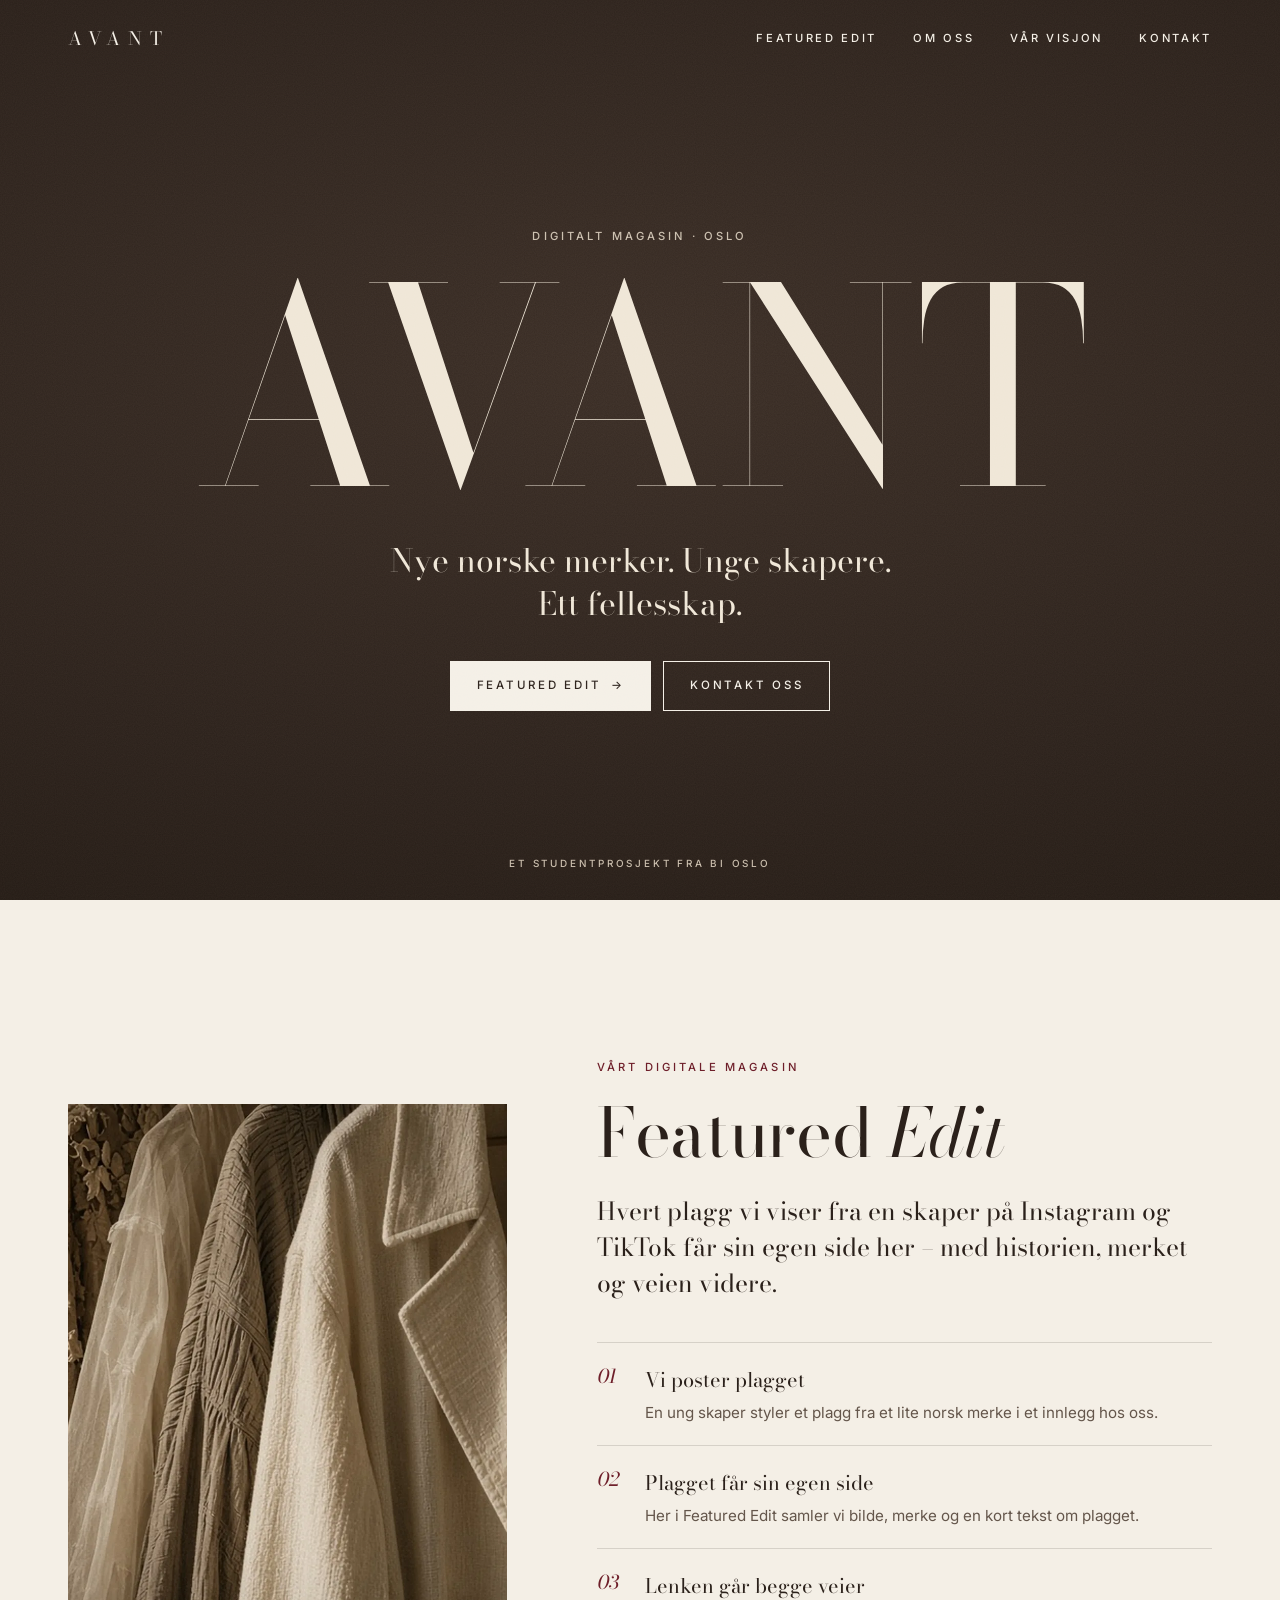
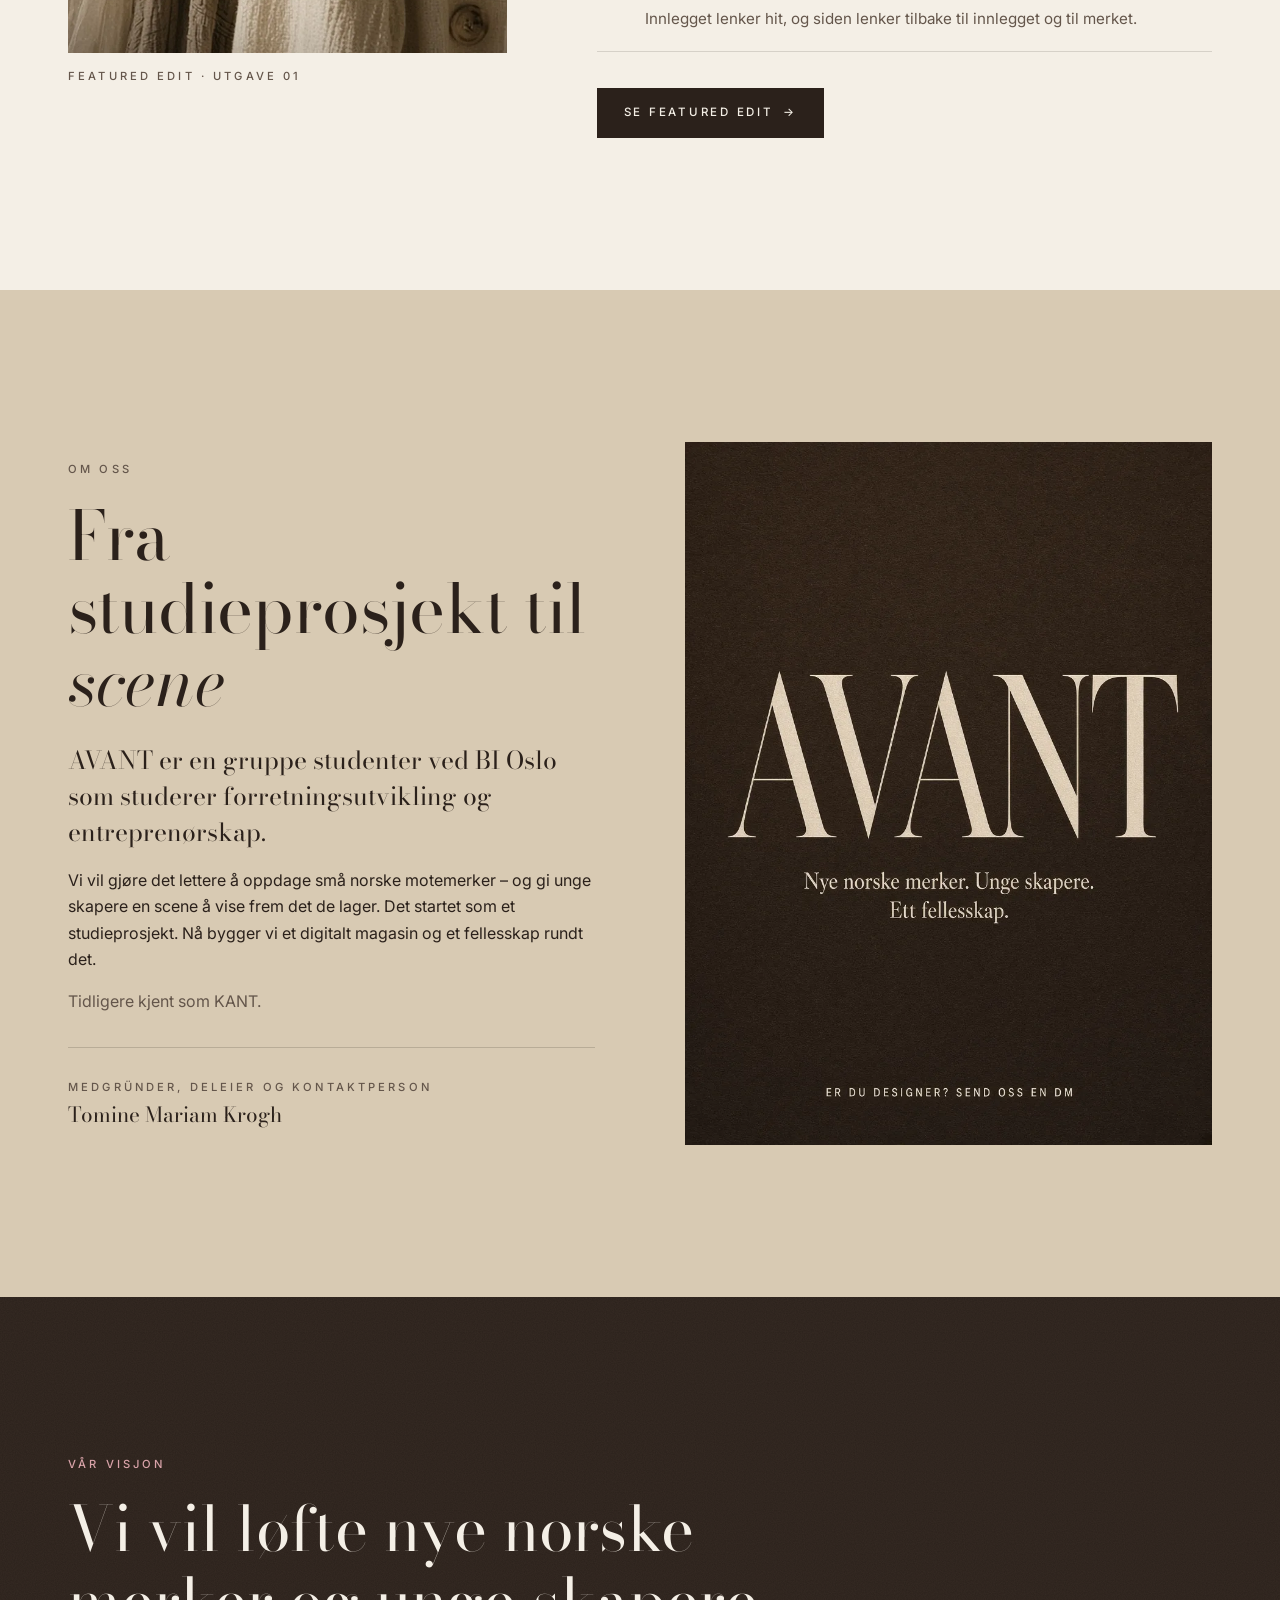
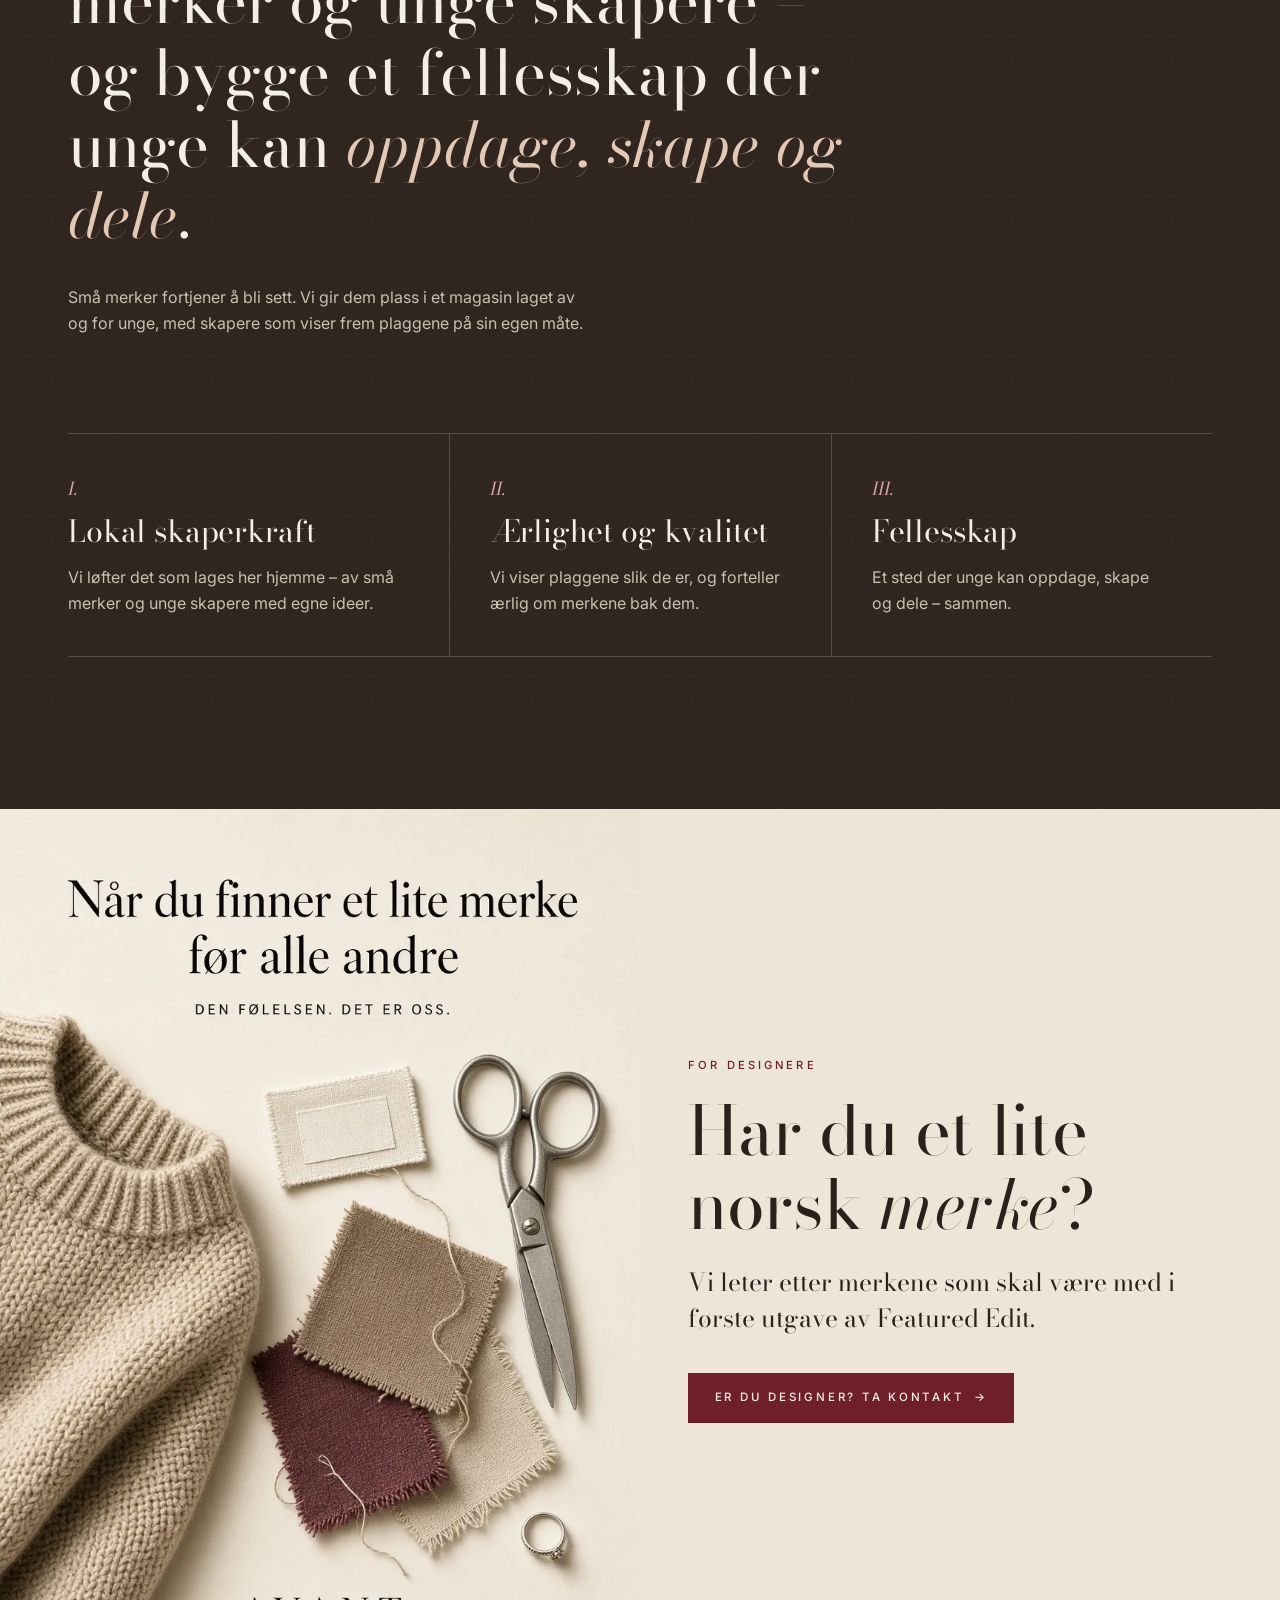
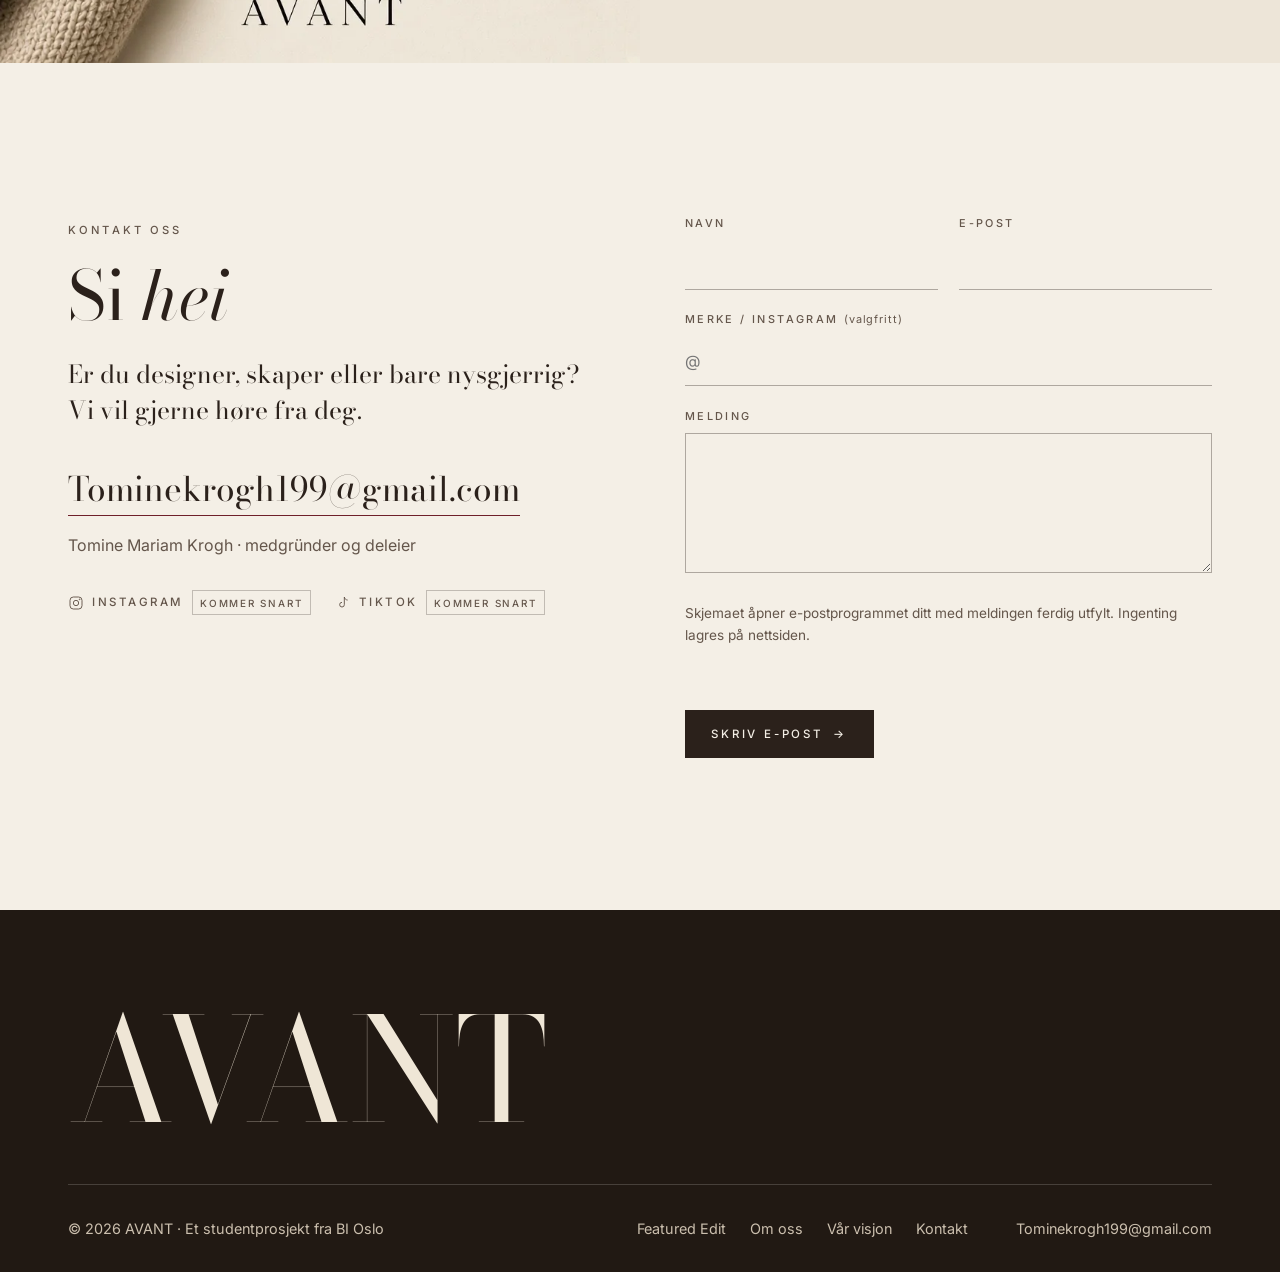
==== index.html @ 55a19618 "AVANT-nettside: forside, Featured Edit, om oss, visjon, kontakt" ====
<!doctype html>
<html lang="no" class="no-js">
<head>
  <meta charset="utf-8">
  <meta name="viewport" content="width=device-width, initial-scale=1, viewport-fit=cover">
  <meta name="theme-color" content="#2B211B">
  <link rel="icon" href="assets/favicon.svg" type="image/svg+xml">
  <link rel="icon" href="assets/favicon-32.png" sizes="32x32" type="image/png">
  <link rel="apple-touch-icon" href="assets/apple-touch-icon.png">
  <link rel="preconnect" href="https://fonts.googleapis.com">
  <link rel="preconnect" href="https://fonts.gstatic.com" crossorigin>
  <link rel="stylesheet" href="https://fonts.googleapis.com/css2?family=Bodoni+Moda:ital,opsz,wght@0,6..96,400..600;1,6..96,400..500&family=Inter:wght@400;500&display=swap">
  <link rel="stylesheet" href="css/style.css">
  <meta property="og:type" content="website">
  <meta property="og:site_name" content="AVANT">
  <meta property="og:locale" content="nb_NO">
  <meta property="og:image" content="https://tominekrogh199-creator.github.io/avant/assets/img/og.jpg">
  <meta property="og:image:width" content="1200">
  <meta property="og:image:height" content="630">
  <meta property="og:image:alt" content="AVANT – Nye norske merker. Unge skapere. Ett fellesskap.">
  <meta name="twitter:card" content="summary_large_image">
  <meta name="twitter:image" content="https://tominekrogh199-creator.github.io/avant/assets/img/og.jpg">
  <script>document.documentElement.classList.remove("no-js")</script>
  <title>AVANT – Nye norske merker. Unge skapere. Ett fellesskap.</title>
  <meta name="description" content="AVANT er et digitalt magasin og et kreativt fellesskap som løfter små og nye norske motemerker og unge skapere. Et studentprosjekt fra BI Oslo.">
  <meta property="og:title" content="AVANT – Nye norske merker. Unge skapere. Ett fellesskap.">
  <meta property="og:description" content="Et digitalt magasin og et kreativt fellesskap for små norske motemerker og unge skapere.">
  <meta property="og:url" content="https://tominekrogh199-creator.github.io/avant/">
  <link rel="canonical" href="https://tominekrogh199-creator.github.io/avant/">
</head>
<body>
  <a class="skip" href="#innhold">Hopp til innhold</a>
  <header class="topp " id="topp">
    <div class="wrap topp__inner">
      <a class="ordmerke-lite" href="index.html" aria-label="AVANT – til forsiden">AVANT</a>
      <button class="meny-knapp" type="button" aria-expanded="false" aria-controls="meny" aria-label="Åpne meny"><span></span></button>
      <nav class="meny" id="meny" aria-label="Hovedmeny">
        <ul>
          <li><a href="featured.html">Featured Edit</a></li>
          <li><a href="index.html#om-oss">Om oss</a></li>
          <li><a href="index.html#visjon">Vår visjon</a></li>
          <li><a href="index.html#kontakt">Kontakt</a></li>
        </ul>
      </nav>
    </div>
  </header>

  <main id="innhold">
    <section class="hero mork papir" aria-labelledby="hero-tittel">
      <div class="wrap">
        <p class="kicker vis">Digitalt magasin · Oslo</p>
        <h1 class="ordmerke vis forsinket-1" id="hero-tittel">AVANT</h1>
        <p class="hero__under vis forsinket-2">Nye norske merker. Unge skapere.<br> Ett fellesskap.</p>
        <div class="knapper vis forsinket-3">
          <a class="knapp knapp--fylt" href="featured.html">Featured Edit <span class="pil" aria-hidden="true">→</span></a>
          <a class="knapp knapp--linje" href="#kontakt">Kontakt oss</a>
        </div>
      </div>
      <div class="hero__fot"><span class="smaa">Et studentprosjekt fra BI Oslo</span></div>
    </section>

    <section class="seksjon lys" id="featured-edit" aria-labelledby="fe-tittel">
      <div class="wrap delt delt--5-7">
        <figure class="vis" style="margin:0">
          <div class="bilde-ramme" style="aspect-ratio:4/5">
            <img src="assets/img/rail-crop.webp" width="872" height="1078" loading="lazy" decoding="async" alt="Lyse plagg i lin, blonder og ull henger på et stativ i varmt lys.">
          </div>
          <figcaption class="bildetekst smaa">Featured Edit · Utgave 01</figcaption>
        </figure>
        <div class="vis forsinket-1">
          <p class="kicker kicker--aksent">Vårt digitale magasin</p>
          <h2 id="fe-tittel">Featured <em>Edit</em></h2>
          <p class="ingress">Hvert plagg vi viser fra en skaper på Instagram og TikTok får sin egen side her – med historien, merket og veien videre.</p>
          <ol class="steg">
            <li><div><strong>Vi poster plagget</strong><span>En ung skaper styler et plagg fra et lite norsk merke i et innlegg hos oss.</span></div></li>
            <li><div><strong>Plagget får sin egen side</strong><span>Her i Featured Edit samler vi bilde, merke og en kort tekst om plagget.</span></div></li>
            <li><div><strong>Lenken går begge veier</strong><span>Innlegget lenker hit, og siden lenker tilbake til innlegget og til merket.</span></div></li>
          </ol>
          <div class="knapper">
            <a class="knapp knapp--mork" href="featured.html">Se Featured Edit <span class="pil" aria-hidden="true">→</span></a>
          </div>
        </div>
      </div>
    </section>

    <section class="seksjon sand" id="om-oss" aria-labelledby="om-tittel">
      <div class="wrap delt delt--snu">
        <figure class="vis" style="margin:0">
          <div class="bilde-ramme" style="aspect-ratio:3/4">
            <img src="assets/img/avant-intro.webp" width="864" height="1152" loading="lazy" decoding="async" alt="AVANT-plakat på mørk brun bakgrunn: Nye norske merker. Unge skapere. Ett fellesskap.">
          </div>
        </figure>
        <div class="vis forsinket-1">
          <p class="kicker">Om oss</p>
          <h2 id="om-tittel">Fra studieprosjekt til <em>scene</em></h2>
          <p class="ingress">AVANT er en gruppe studenter ved BI Oslo som studerer forretningsutvikling og entreprenørskap.</p>
          <p>Vi vil gjøre det lettere å oppdage små norske motemerker – og gi unge skapere en scene å vise frem det de lager. Det startet som et studieprosjekt. Nå bygger vi et digitalt magasin og et fellesskap rundt det.</p>
          <p class="dempet">Tidligere kjent som KANT.</p>
          <div class="signatur">
            <span class="smaa dempet">Medgründer, deleier og kontaktperson</span>
            <strong>Tomine Mariam Krogh</strong>
          </div>
        </div>
      </div>
    </section>

    <section class="seksjon mork papir" id="visjon" aria-labelledby="visjon-tittel">
      <div class="wrap">
        <p class="kicker kicker--aksent vis">Vår visjon</p>
        <h2 class="sr" id="visjon-tittel">Vår visjon</h2>
        <p class="visjon__tekst vis forsinket-1">Vi vil løfte nye norske merker og unge skapere – og bygge et fellesskap der unge kan <em>oppdage, skape og dele</em>.</p>
        <p class="dempet vis forsinket-2" style="max-width:52ch;margin-top:2rem">Små merker fortjener å bli sett. Vi gir dem plass i et magasin laget av og for unge, med skapere som viser frem plaggene på sin egen måte.</p>
        <div class="verdier">
          <div class="verdi vis">
            <span class="verdi__nr">I.</span>
            <h3>Lokal skaperkraft</h3>
            <p>Vi løfter det som lages her hjemme – av små merker og unge skapere med egne ideer.</p>
          </div>
          <div class="verdi vis forsinket-1">
            <span class="verdi__nr">II.</span>
            <h3>Ærlighet og kvalitet</h3>
            <p>Vi viser plaggene slik de er, og forteller ærlig om merkene bak dem.</p>
          </div>
          <div class="verdi vis forsinket-2">
            <span class="verdi__nr">III.</span>
            <h3>Fellesskap</h3>
            <p>Et sted der unge kan oppdage, skape og dele – sammen.</p>
          </div>
        </div>
      </div>
    </section>

    <section class="baand" aria-labelledby="designer-tittel">
      <div class="baand__bilde bilde-ramme">
        <img src="assets/img/craft-poster.webp" width="864" height="1152" loading="lazy" decoding="async" alt="Strikkegenser, stoffprøver og saks med teksten «Når du finner et lite merke før alle andre – den følelsen. Det er oss.»">
      </div>
      <div class="baand__tekst vis">
        <p class="kicker kicker--aksent">For designere</p>
        <h2 id="designer-tittel">Har du et lite norsk <em>merke</em>?</h2>
        <p class="ingress">Vi leter etter merkene som skal være med i første utgave av Featured Edit.</p>
        <div class="knapper lys">
          <a class="knapp knapp--aksent" href="#kontakt">Er du designer? Ta kontakt <span class="pil" aria-hidden="true">→</span></a>
        </div>
      </div>
    </section>

    <section class="seksjon lys" id="kontakt" aria-labelledby="kontakt-tittel">
      <div class="wrap delt" style="align-items:start">
        <div class="vis">
          <p class="kicker">Kontakt oss</p>
          <h2 id="kontakt-tittel">Si <em>hei</em></h2>
          <p class="ingress">Er du designer, skaper eller bare nysgjerrig? Vi vil gjerne høre fra deg.</p>
          <p style="margin-top:2rem"><a class="kontakt-epost" href="mailto:Tominekrogh199@gmail.com">Tominekrogh199@gmail.com</a></p>
          <p class="dempet">Tomine Mariam Krogh · medgründer og deleier</p>
          <div class="sosiale">
            <span data-sosial="instagram" data-navn="Instagram"><svg class="ikon" viewBox="0 0 24 24" aria-hidden="true"><rect x="3" y="3" width="18" height="18" rx="5"/><circle cx="12" cy="12" r="4"/><circle cx="17.5" cy="6.5" r=".6"/></svg> Instagram</span>
            <span data-sosial="tiktok" data-navn="TikTok"><svg class="ikon" viewBox="0 0 24 24" aria-hidden="true"><path d="M14 3v11.5a3.5 3.5 0 1 1-3.5-3.5M14 3c.4 2.6 2.2 4.4 5 4.6"/></svg> TikTok</span>
          </div>
        </div>
        <form class="skjema vis forsinket-1" id="kontaktskjema" novalidate>
          <div class="skjema__rad">
            <div class="felt"><label for="navn">Navn</label><input id="navn" name="navn" type="text" autocomplete="name" required></div>
            <div class="felt"><label for="epost">E-post</label><input id="epost" name="epost" type="email" autocomplete="email" required></div>
          </div>
          <div class="felt"><label for="merke">Merke / Instagram <span>(valgfritt)</span></label><input id="merke" name="merke" type="text" placeholder="@"></div>
          <div class="felt"><label for="melding">Melding</label><textarea id="melding" name="melding" required></textarea></div>
          <p class="skjema__note">Skjemaet åpner e-postprogrammet ditt med meldingen ferdig utfylt. Ingenting lagres på nettsiden.</p>
          <p class="skjema__status" id="skjema-status" role="status" aria-live="polite"></p>
          <div><button class="knapp knapp--mork" type="submit">Skriv e-post <span class="pil" aria-hidden="true">→</span></button></div>
        </form>
      </div>
    </section>
  </main>

  <footer class="bunn">
    <div class="wrap">
      <p class="bunn__ordmerke">AVANT</p>
      <div class="bunn__rad">
        <p style="margin:0">© 2026 AVANT · Et studentprosjekt fra BI Oslo</p>
        <nav aria-label="Bunnmeny">
          <ul>
            <li><a href="featured.html">Featured Edit</a></li>
            <li><a href="index.html#om-oss">Om oss</a></li>
            <li><a href="index.html#visjon">Vår visjon</a></li>
            <li><a href="index.html#kontakt">Kontakt</a></li>
          </ul>
        </nav>
        <a href="mailto:Tominekrogh199@gmail.com">Tominekrogh199@gmail.com</a>
      </div>
    </div>
  </footer>
  <script src="js/config.js"></script>
  <script src="js/main.js"></script>
</body>
</html>
---- css/style.css ----
/* AVANT – stilark. Mobil først. */
:root {
  --krem: #F4EFE6;
  --krem-2: #EDE5D8;
  --sand: #D8CAB3;
  --sand-mork: #B9A88E;
  --espresso: #2B211B;
  --espresso-2: #3A2D25;
  --tekst: #2B211B;
  --tekst-dempet: #64564B;
  --krem-dempet: #CBBFAE;
  --burgunder: #6E1F2A;
  --burgunder-lys: #8A2C39;
  --serif: "Bodoni Moda", "Didot", "Bodoni 72", "Playfair Display", Georgia, serif;
  --sans: "Inter", "Helvetica Neue", Arial, sans-serif;
  --maks: 1240px;
  --pad: clamp(1.25rem, 5vw, 3rem);
  --ease: cubic-bezier(.2,.7,.2,1);
}

*, *::before, *::after { box-sizing: border-box; }
html { scroll-behavior: smooth; -webkit-text-size-adjust: 100%; }
@media (prefers-reduced-motion: reduce) { html { scroll-behavior: auto; } }
body {
  margin: 0;
  background: var(--krem);
  color: var(--tekst);
  font-family: var(--sans);
  font-size: 1rem;
  line-height: 1.65;
  font-weight: 400;
  -webkit-font-smoothing: antialiased;
  text-rendering: optimizeLegibility;
}
img { display: block; max-width: 100%; height: auto; }
a { color: inherit; }
::selection { background: var(--burgunder); color: var(--krem); }
:focus-visible { outline: 2px solid var(--burgunder); outline-offset: 3px; }
.mork :focus-visible { outline-color: var(--sand); }

.skip { position: absolute; left: -999px; top: 0; background: var(--espresso); color: var(--krem); padding: .75rem 1rem; z-index: 100; }
.skip:focus { left: 1rem; top: 1rem; }

.wrap { width: 100%; max-width: var(--maks); margin: 0 auto; padding: 0 var(--pad); }

/* Typografi */
.kicker, .smaa {
  font-family: var(--sans);
  font-size: .7rem;
  font-weight: 500;
  letter-spacing: .28em;
  text-transform: uppercase;
}
.kicker { display: inline-block; margin: 0 0 1.25rem; color: var(--tekst-dempet); }
.mork .kicker { color: var(--krem-dempet); }
.kicker--aksent { color: var(--burgunder); }
.mork .kicker--aksent { color: #D9A3A9; }

h1, h2, h3 { font-family: var(--serif); font-weight: 400; line-height: 1.08; margin: 0; letter-spacing: -.005em; }
h2 { font-size: clamp(2.2rem, 7vw, 4.25rem); }
h2 em, h1 em { font-style: italic; }
h3 { font-size: clamp(1.4rem, 3.4vw, 1.9rem); }
.ingress { font-family: var(--serif); font-size: clamp(1.2rem, 3vw, 1.55rem); line-height: 1.45; margin: 1.5rem 0 0; }
p { margin: 1rem 0 0; }
.dempet { color: var(--tekst-dempet); }
.mork .dempet { color: var(--krem-dempet); }

/* Knapper og lenker */
.knapper { display: flex; flex-wrap: wrap; gap: .75rem; margin-top: 2.25rem; }
.knapp {
  display: inline-flex; align-items: center; justify-content: center; gap: .6rem;
  min-height: 48px; padding: .9rem 1.6rem;
  font-family: var(--sans); font-size: .72rem; font-weight: 500; letter-spacing: .24em; text-transform: uppercase;
  text-decoration: none; border: 1px solid currentColor; border-radius: 0; background: transparent; color: inherit;
  cursor: pointer; transition: background-color .35s var(--ease), color .35s var(--ease), border-color .35s var(--ease);
}
.knapp--fylt { background: var(--krem); color: var(--espresso); border-color: var(--krem); }
.knapp--fylt:hover { background: transparent; color: var(--krem); }
.knapp--linje:hover { background: var(--krem); color: var(--espresso); border-color: var(--krem); }
.lys .knapp--fylt, .knapp--mork { background: var(--espresso); color: var(--krem); border-color: var(--espresso); }
.lys .knapp--fylt:hover, .knapp--mork:hover { background: transparent; color: var(--espresso); }
.lys .knapp--linje:hover { background: var(--espresso); color: var(--krem); border-color: var(--espresso); }
.knapp--aksent { background: var(--burgunder); color: var(--krem); border-color: var(--burgunder); }
.knapp--aksent:hover { background: var(--burgunder-lys); border-color: var(--burgunder-lys); }
.pil { transition: transform .35s var(--ease); }
.knapp:hover .pil, .lenke:hover .pil { transform: translateX(4px); }

.lenke {
  display: inline-flex; align-items: center; gap: .5rem;
  font-size: .72rem; font-weight: 500; letter-spacing: .22em; text-transform: uppercase; text-decoration: none;
  background-image: linear-gradient(currentColor, currentColor); background-size: 100% 1px; background-repeat: no-repeat; background-position: 0 100%;
  padding-bottom: .3rem; transition: background-size .4s var(--ease), color .3s;
}
.lenke:hover { background-size: 35% 1px; }

/* Header */
.topp {
  position: fixed; inset: 0 0 auto 0; z-index: 50;
  color: var(--krem);
  transition: background-color .4s var(--ease), color .4s var(--ease), box-shadow .4s var(--ease);
}
.topp.scrollet, .topp.apen { background: rgba(244,239,230,.96); color: var(--espresso); box-shadow: 0 1px 0 rgba(43,33,27,.08); }
@supports (backdrop-filter: blur(8px)) { .topp.scrollet { background: rgba(244,239,230,.85); backdrop-filter: blur(10px); } }
.topp--lys { color: var(--espresso); }
.topp__inner { display: flex; align-items: center; justify-content: space-between; height: 64px; }
.ordmerke-lite {
  font-family: var(--serif); font-size: 1.15rem; font-weight: 400; letter-spacing: .42em; text-decoration: none; padding-left: .42em; margin-left: -.42em;
}
.meny-knapp {
  appearance: none; border: 0; background: transparent; color: inherit; cursor: pointer;
  width: 48px; height: 48px; margin-right: -12px; display: grid; place-items: center;
}
.meny-knapp span, .meny-knapp span::before, .meny-knapp span::after { display: block; width: 22px; height: 1px; background: currentColor; position: relative; transition: transform .35s var(--ease), background-color .2s; }
.meny-knapp span::before, .meny-knapp span::after { content: ""; position: absolute; left: 0; }
.meny-knapp span::before { top: -7px; } .meny-knapp span::after { top: 7px; }
.apen .meny-knapp span { background: transparent; }
.apen .meny-knapp span::before { transform: translateY(7px) rotate(45deg); }
.apen .meny-knapp span::after { transform: translateY(-7px) rotate(-45deg); }

.meny { display: none; }
.apen .meny {
  display: block; position: absolute; top: 64px; left: 0; right: 0; height: calc(100vh - 64px); height: calc(100dvh - 64px);
  background: var(--krem); padding: 2rem var(--pad);
}
.meny ul { list-style: none; margin: 0; padding: 0; }
.meny li + li { border-top: 1px solid rgba(43,33,27,.12); }
.meny a { display: block; padding: 1.1rem 0; font-family: var(--serif); font-size: 1.9rem; text-decoration: none; }
.meny a[aria-current="page"] { font-style: italic; }

@media (min-width: 880px) {
  .topp__inner { height: 76px; }
  .meny-knapp { display: none; }
  .meny, .apen .meny { display: block; position: static; height: auto; background: none; padding: 0; }
  .meny ul { display: flex; gap: 2.25rem; }
  .meny li + li { border: 0; }
  .meny a {
    padding: .4rem 0; font-family: var(--sans); font-size: .7rem; font-weight: 500; letter-spacing: .24em; text-transform: uppercase;
    background-image: linear-gradient(currentColor, currentColor); background-size: 0 1px; background-repeat: no-repeat; background-position: 0 100%;
    transition: background-size .4s var(--ease);
  }
  .meny a:hover, .meny a[aria-current="page"] { background-size: 100% 1px; font-style: normal; }
}

/* Seksjoner */
.seksjon { padding: clamp(5rem, 14vw, 9.5rem) 0; position: relative; }
.mork { background: var(--espresso); color: var(--krem); }
.sand { background: var(--sand); }
.krem-2 { background: var(--krem-2); }
.papir::before {
  content: ""; position: absolute; inset: 0; pointer-events: none; opacity: .5; mix-blend-mode: soft-light;
  background-image: url("data:image/svg+xml,%3Csvg xmlns='http://www.w3.org/2000/svg' width='160' height='160'%3E%3Cfilter id='n'%3E%3CfeTurbulence type='fractalNoise' baseFrequency='.9' numOctaves='2' stitchTiles='stitch'/%3E%3CfeColorMatrix values='0 0 0 0 1 0 0 0 0 1 0 0 0 0 1 0 0 0 .35 0'/%3E%3C/filter%3E%3Crect width='100%25' height='100%25' filter='url(%23n)'/%3E%3C/svg%3E");
}
.seksjon > .wrap { position: relative; }

/* Hero */
.hero {
  min-height: 100vh; min-height: 100svh; display: flex; flex-direction: column; justify-content: center; align-items: center;
  text-align: center; padding: 6.5rem 0 4.5rem; position: relative; overflow: hidden;
  background: radial-gradient(120% 80% at 50% 40%, #3A2D25 0%, var(--espresso) 60%, #211913 100%);
}
.ordmerke {
  font-family: var(--serif); font-weight: 400; font-optical-sizing: auto; font-variation-settings: "opsz" 96;
  font-size: clamp(5rem, 25vw, 17rem); line-height: .9; letter-spacing: -.01em; margin: 0;
  color: #EFE6D6; text-transform: uppercase;
}
.hero__under { font-family: var(--serif); font-size: clamp(1.25rem, 4.2vw, 2rem); line-height: 1.35; margin: 1.75rem auto 0; max-width: none; color: #EFE6D6; }
.hero .knapper { justify-content: center; }
.hero__fot { position: absolute; bottom: 1.6rem; left: 0; right: 0; color: var(--krem-dempet); }
.hero__fot .smaa { font-size: .62rem; }

/* Animasjon ved inntreden */
.vis { opacity: 0; transform: translateY(18px); transition: opacity 1.1s var(--ease), transform 1.1s var(--ease); }
.vis.synlig { opacity: 1; transform: none; }
.hero .vis { transition-duration: 1.6s; }
.forsinket-1 { transition-delay: .15s !important; } .forsinket-2 { transition-delay: .3s !important; } .forsinket-3 { transition-delay: .45s !important; }
@media (prefers-reduced-motion: reduce) { .vis { opacity: 1; transform: none; transition: none; } }
.no-js .vis { opacity: 1; transform: none; }

/* Todelt layout */
.delt { display: grid; gap: 3rem; align-items: center; }
@media (min-width: 880px) {
  .delt { grid-template-columns: 1fr 1fr; gap: clamp(3rem, 7vw, 7rem); }
  .delt--snu > :first-child { order: 2; }
  .delt--5-7 { grid-template-columns: 5fr 7fr; }
}
.bilde-ramme { position: relative; overflow: hidden; background: var(--sand); }
.bilde-ramme img { width: 100%; height: 100%; object-fit: cover; transition: transform 1.6s var(--ease); }
.bilde-ramme:hover img { transform: scale(1.03); }
.bildetekst { margin-top: .9rem; color: var(--tekst-dempet); }
.mork .bildetekst { color: var(--krem-dempet); }

/* Steg */
.steg { list-style: none; margin: 2.5rem 0 0; padding: 0; counter-reset: steg; }
.steg li { counter-increment: steg; display: grid; grid-template-columns: 3rem 1fr; padding: 1.25rem 0; border-top: 1px solid rgba(43,33,27,.15); }
.steg li:last-child { border-bottom: 1px solid rgba(43,33,27,.15); }
.steg li::before { content: "0" counter(steg); font-family: var(--serif); font-style: italic; font-size: 1.2rem; color: var(--burgunder); line-height: 1.4; }
.steg strong { display: block; font-family: var(--serif); font-weight: 400; font-size: 1.25rem; }
.steg span { display: block; color: var(--tekst-dempet); margin-top: .25rem; font-size: .95rem; }

/* Om oss */
.sitat { font-family: var(--serif); font-style: italic; font-size: clamp(1.5rem, 4vw, 2.2rem); line-height: 1.3; margin: 2.5rem 0 0; padding-left: 1.25rem; border-left: 1px solid var(--burgunder); }
.signatur { margin-top: 2rem; padding-top: 1.5rem; border-top: 1px solid rgba(43,33,27,.18); }
.signatur strong { display: block; font-family: var(--serif); font-weight: 400; font-size: 1.3rem; }

/* Visjon */
.visjon__tekst { font-family: var(--serif); font-size: clamp(1.9rem, 6vw, 3.9rem); line-height: 1.15; max-width: 20ch; margin: 0; }
.visjon__tekst em { color: #E3C9B5; }
.verdier { display: grid; gap: 0; margin-top: clamp(3.5rem, 8vw, 6rem); border-top: 1px solid rgba(244,239,230,.2); }
.verdi { padding: 2rem 0; border-bottom: 1px solid rgba(244,239,230,.2); }
.verdi__nr { font-family: var(--serif); font-style: italic; color: #D9A3A9; font-size: 1.1rem; }
.verdi h3 { margin-top: .75rem; }
.verdi p { color: var(--krem-dempet); max-width: 38ch; }
@media (min-width: 880px) {
  .verdier { grid-template-columns: repeat(3, 1fr); border-bottom: 1px solid rgba(244,239,230,.2); }
  .verdi { padding: 2.5rem 2.5rem 2.5rem 0; border-bottom: 0; }
  .verdi + .verdi { padding-left: 2.5rem; border-left: 1px solid rgba(244,239,230,.2); }
}

/* Designer-bånd */
.baand { display: grid; background: var(--krem-2); }
.baand__bilde { min-height: 340px; }
.baand__bilde img { width: 100%; height: 100%; object-fit: cover; object-position: 50% 0; }
.baand__tekst { padding: clamp(3.5rem, 9vw, 7rem) var(--pad); align-self: center; max-width: 620px; }
@media (min-width: 880px) { .baand { grid-template-columns: 1fr 1fr; } .baand__bilde { min-height: 560px; } }

/* Kontakt */
.kontakt-epost { font-family: var(--serif); font-size: clamp(1.25rem, 4.6vw, 2.1rem); text-decoration: none; word-break: break-word;
  background-image: linear-gradient(var(--burgunder), var(--burgunder)); background-size: 100% 1px; background-repeat: no-repeat; background-position: 0 100%; padding-bottom: .15rem; transition: color .3s; }
.kontakt-epost:hover { color: var(--burgunder); }
.sosiale { display: flex; flex-wrap: wrap; gap: 1.5rem; margin-top: 2rem; }
.sosial-kommer { display: inline-flex; align-items: center; gap: .5rem; font-size: .72rem; font-weight: 500; letter-spacing: .22em; text-transform: uppercase; color: var(--tekst-dempet); }
.sosial-kommer small { font-size: .62rem; letter-spacing: .18em; border: 1px solid rgba(43,33,27,.25); padding: .2rem .45rem; }
.ikon { width: 16px; height: 16px; fill: none; stroke: currentColor; stroke-width: 1.4; }

.skjema { display: grid; gap: 1.35rem; }
.felt label { display: block; font-size: .68rem; font-weight: 500; letter-spacing: .22em; text-transform: uppercase; color: var(--tekst-dempet); margin-bottom: .45rem; }
.felt label span { letter-spacing: .08em; text-transform: none; font-weight: 400; }
.felt input, .felt textarea {
  width: 100%; font: inherit; font-size: 1rem; color: var(--tekst); background: transparent;
  border: 0; border-bottom: 1px solid rgba(43,33,27,.35); border-radius: 0; padding: .7rem 0; transition: border-color .3s;
}
.felt textarea { min-height: 140px; resize: vertical; border: 1px solid rgba(43,33,27,.35); padding: .8rem; }
.felt input:focus, .felt textarea:focus { outline: none; border-color: var(--burgunder); }
.felt input:focus-visible, .felt textarea:focus-visible { box-shadow: 0 2px 0 -1px var(--burgunder); }
.skjema__note { font-size: .85rem; color: var(--tekst-dempet); margin: 0; }
.skjema__status { font-size: .9rem; color: var(--burgunder); margin: 0; min-height: 1.4em; }
@media (min-width: 640px) { .skjema__rad { display: grid; grid-template-columns: 1fr 1fr; gap: 1.35rem; } }
.skjema__rad { display: grid; gap: 1.35rem; }

/* Footer */
.bunn { background: #211913; color: var(--krem); padding: clamp(4rem, 10vw, 6rem) 0 2rem; }
.bunn__ordmerke { font-family: var(--serif); font-size: clamp(3.5rem, 16vw, 9rem); line-height: .9; margin: 0; color: #EFE6D6; }
.bunn__rad { display: grid; gap: 1.5rem; margin-top: 3rem; padding-top: 2rem; border-top: 1px solid rgba(244,239,230,.18); color: var(--krem-dempet); font-size: .9rem; }
.bunn__rad a { text-decoration: none; } .bunn__rad a:hover { color: var(--krem); text-decoration: underline; text-underline-offset: 4px; }
.bunn nav ul { list-style: none; margin: 0; padding: 0; display: flex; flex-wrap: wrap; gap: .5rem 1.5rem; }
@media (min-width: 880px) { .bunn__rad { grid-template-columns: 1fr auto auto; align-items: center; gap: 3rem; } }

/* ============ FEATURED EDIT ============ */
.mag-hero { padding: 8.5rem 0 4rem; background: var(--krem); }
.mag-hero__topp { display: flex; justify-content: space-between; gap: 1rem; flex-wrap: wrap; padding-bottom: 1.1rem; border-bottom: 1px solid var(--espresso); }
.mag-tittel { font-family: var(--serif); font-weight: 400; font-size: clamp(3.6rem, 15vw, 11.5rem); line-height: .9; letter-spacing: -.02em; margin: 2.5rem 0 0; }
.mag-tittel em { font-style: italic; }
.mag-intro { display: grid; gap: 2.5rem; margin-top: 3rem; }
@media (min-width: 880px) { .mag-intro { grid-template-columns: 5fr 7fr; gap: 6rem; } }
.mag-intro .ingress { margin-top: 0; }

.rutenett { display: grid; gap: 3.5rem 2rem; grid-template-columns: 1fr; }
@media (min-width: 640px) { .rutenett { grid-template-columns: repeat(2, 1fr); } }
@media (min-width: 1040px) {
  .rutenett { grid-template-columns: repeat(12, 1fr); gap: 5rem 2.5rem; }
  .kort { grid-column: span 4; }
  .kort:nth-child(4n+1) { grid-column: 1 / span 7; }
  .kort:nth-child(4n+2) { grid-column: 9 / span 4; margin-top: 8rem; }
  .kort:nth-child(4n+3) { grid-column: 2 / span 4; }
  .kort:nth-child(4n+4) { grid-column: 7 / span 6; margin-top: -4rem; }
}
.kort { position: relative; scroll-margin-top: 110px; }
.kort__bilde { aspect-ratio: 4 / 5; }
.kort__flate {
  aspect-ratio: 4 / 5; display: flex; flex-direction: column; justify-content: space-between; padding: 1.75rem;
  background: var(--espresso); color: var(--krem); overflow: hidden; position: relative;
  transition: transform 1.2s var(--ease);
}
.kort__flate--sand { background: var(--sand); color: var(--espresso); }
.kort__flate--burgunder { background: var(--burgunder); color: var(--krem); }
.kort__flate .stor { font-family: var(--serif); font-size: clamp(2.4rem, 7vw, 3.6rem); line-height: 1; }
.kort__flate .stor em { font-style: italic; }
.kort__flate .smaa { opacity: .85; }
.kort__meta { display: flex; justify-content: space-between; gap: 1rem; margin-top: 1.25rem; padding-top: .9rem; border-top: 1px solid rgba(43,33,27,.25); color: var(--tekst-dempet); }
.kort h3 { margin-top: .9rem; }
.kort__merke { font-family: var(--serif); font-style: italic; font-size: 1.1rem; margin: .35rem 0 0; color: var(--tekst-dempet); }
.kort__tekst { margin-top: .9rem; max-width: 46ch; }
.kort__lenker { display: flex; flex-wrap: wrap; gap: 1rem 1.5rem; margin-top: 1.4rem; }
.kopier { appearance: none; border: 0; background-color: transparent; color: var(--tekst-dempet); cursor: pointer; font-family: var(--sans); }
.kort.fremhevet .kort__bilde, .kort.fremhevet .kort__flate { outline: 1px solid var(--burgunder); outline-offset: 10px; }
.merkelapp { position: absolute; top: 1rem; left: 1rem; z-index: 2; background: var(--krem); color: var(--espresso); padding: .4rem .65rem; font-size: .6rem; }
.laster, .feilmelding { grid-column: 1 / -1; color: var(--tekst-dempet); }

.mag-cta { text-align: center; }
.mag-cta h2 { max-width: 16ch; margin: 0 auto; }
.mag-cta p { max-width: 52ch; margin-left: auto; margin-right: auto; }
.mag-cta .knapper { justify-content: center; }

.poster { max-width: 420px; margin: 0 auto; box-shadow: 0 30px 60px -30px rgba(0,0,0,.6); }
.sr { position: absolute; width: 1px; height: 1px; overflow: hidden; clip: rect(0 0 0 0); white-space: nowrap; }
.topp.apen { background: var(--krem); backdrop-filter: none; }
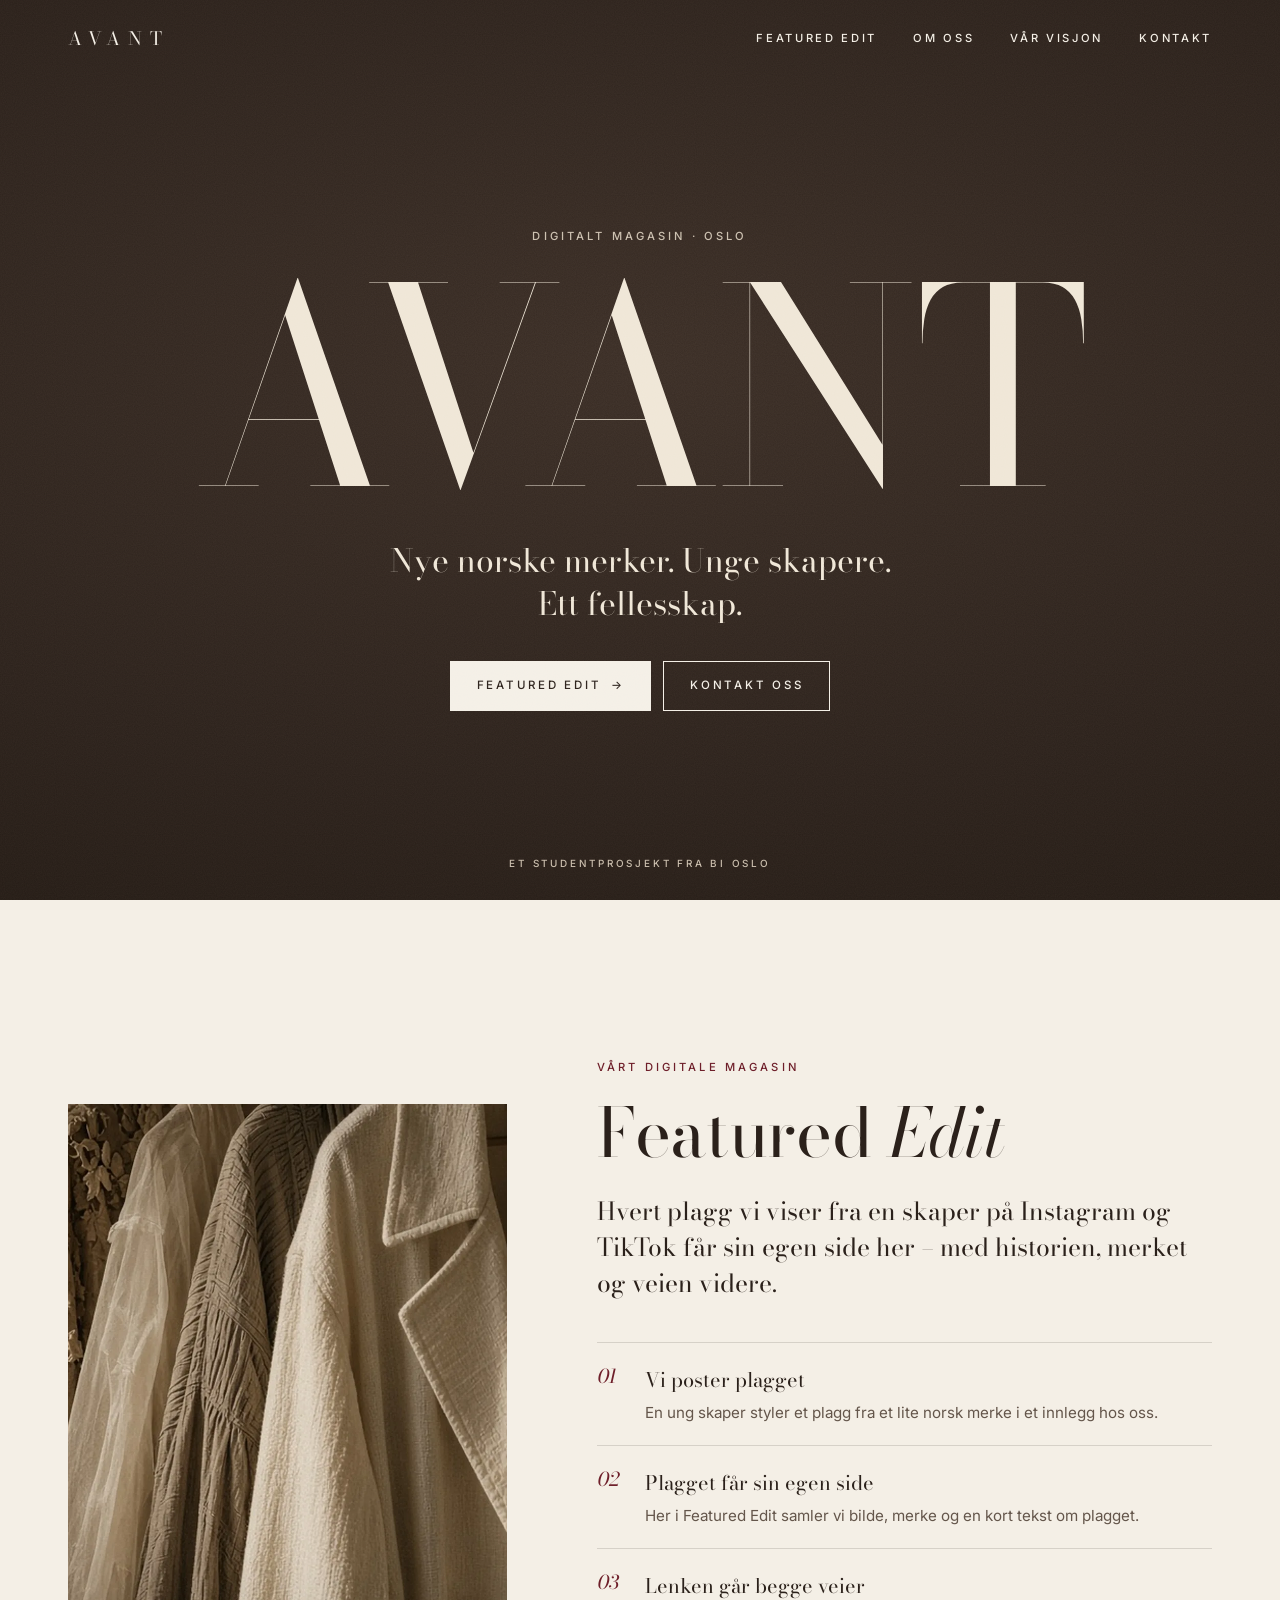
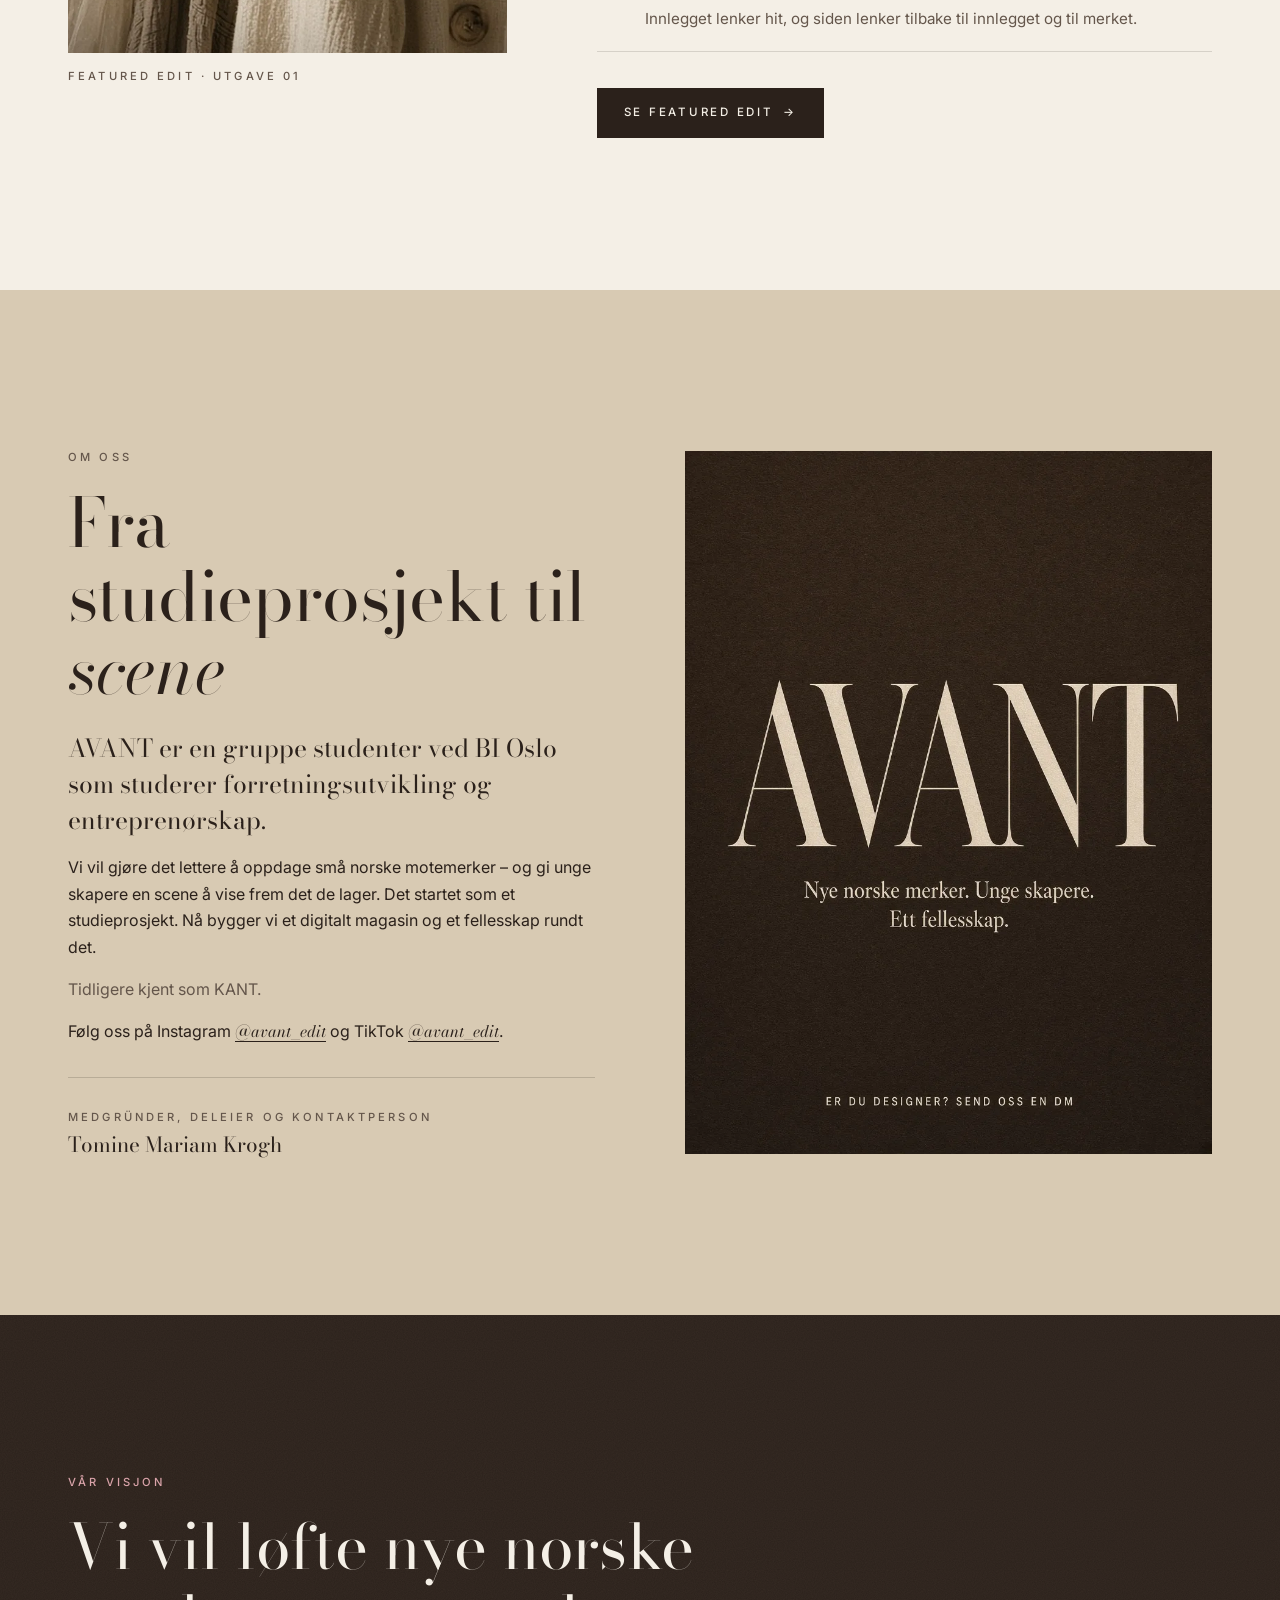
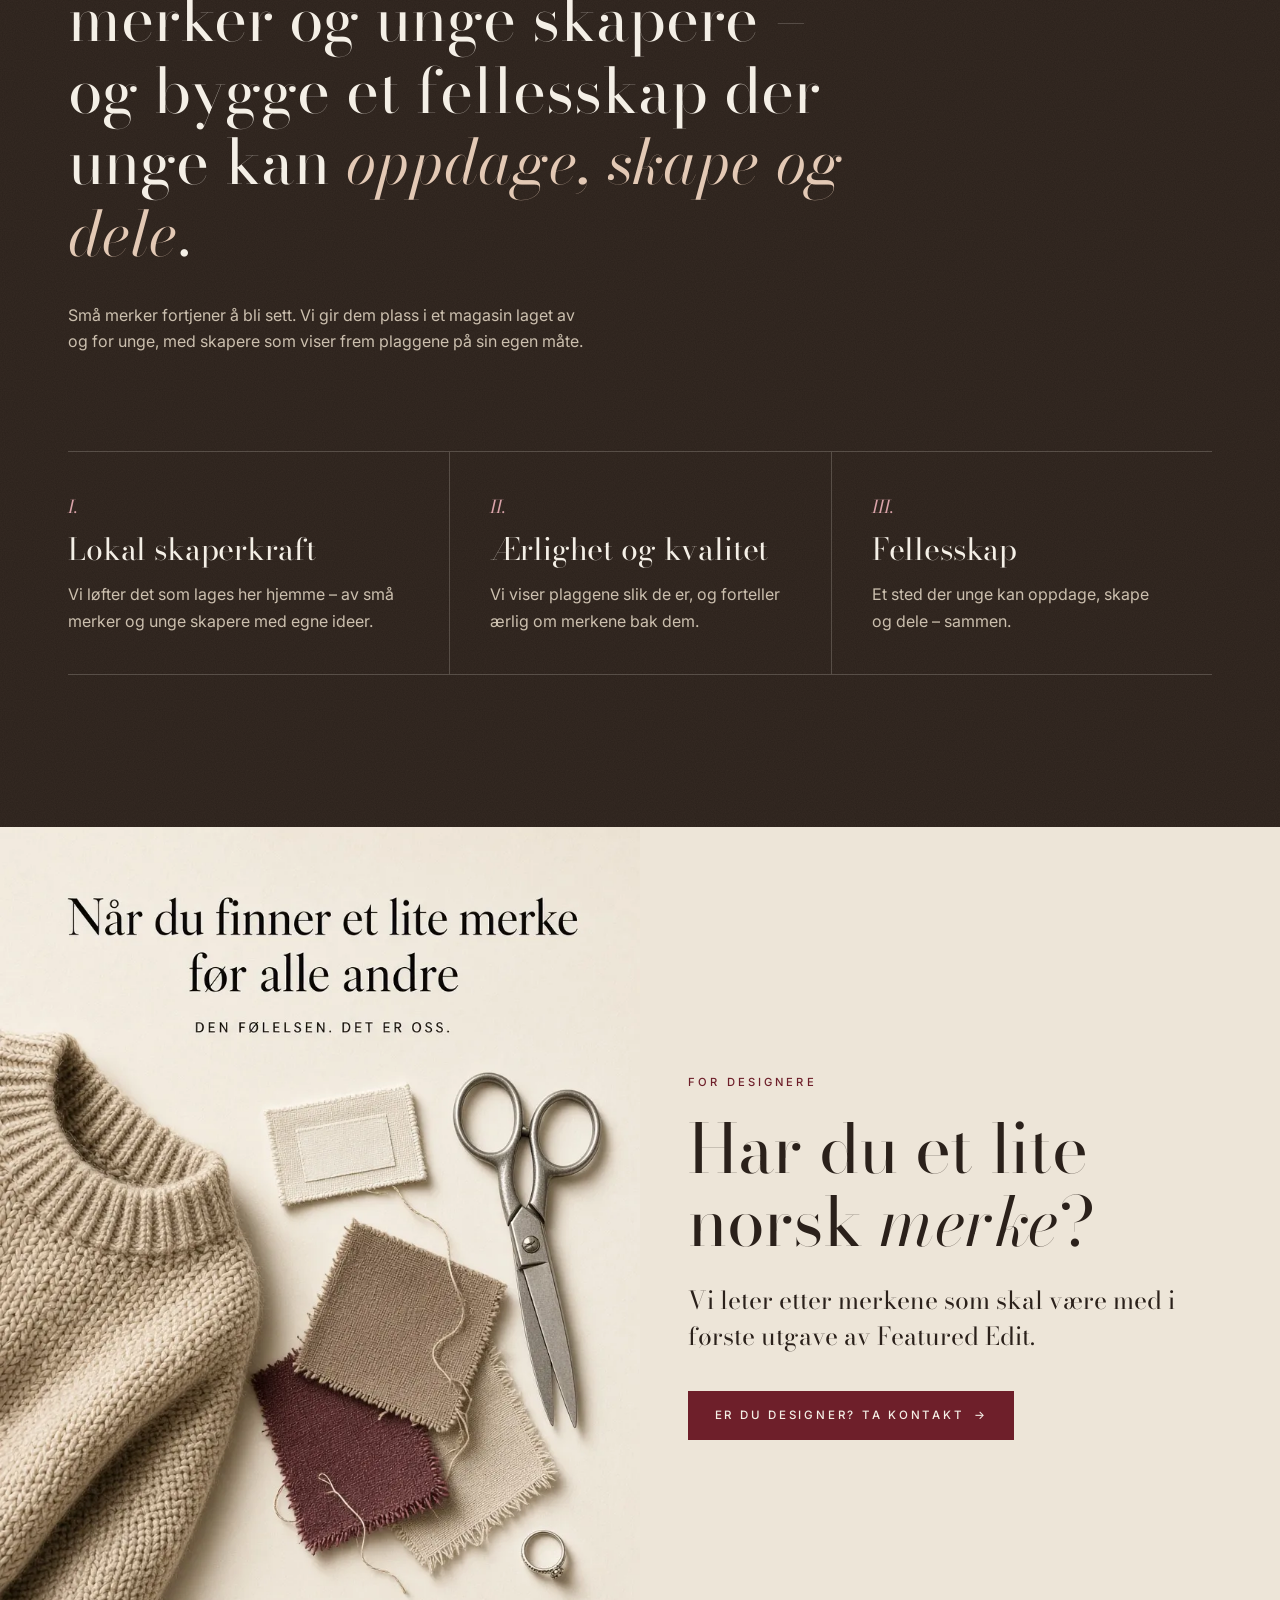
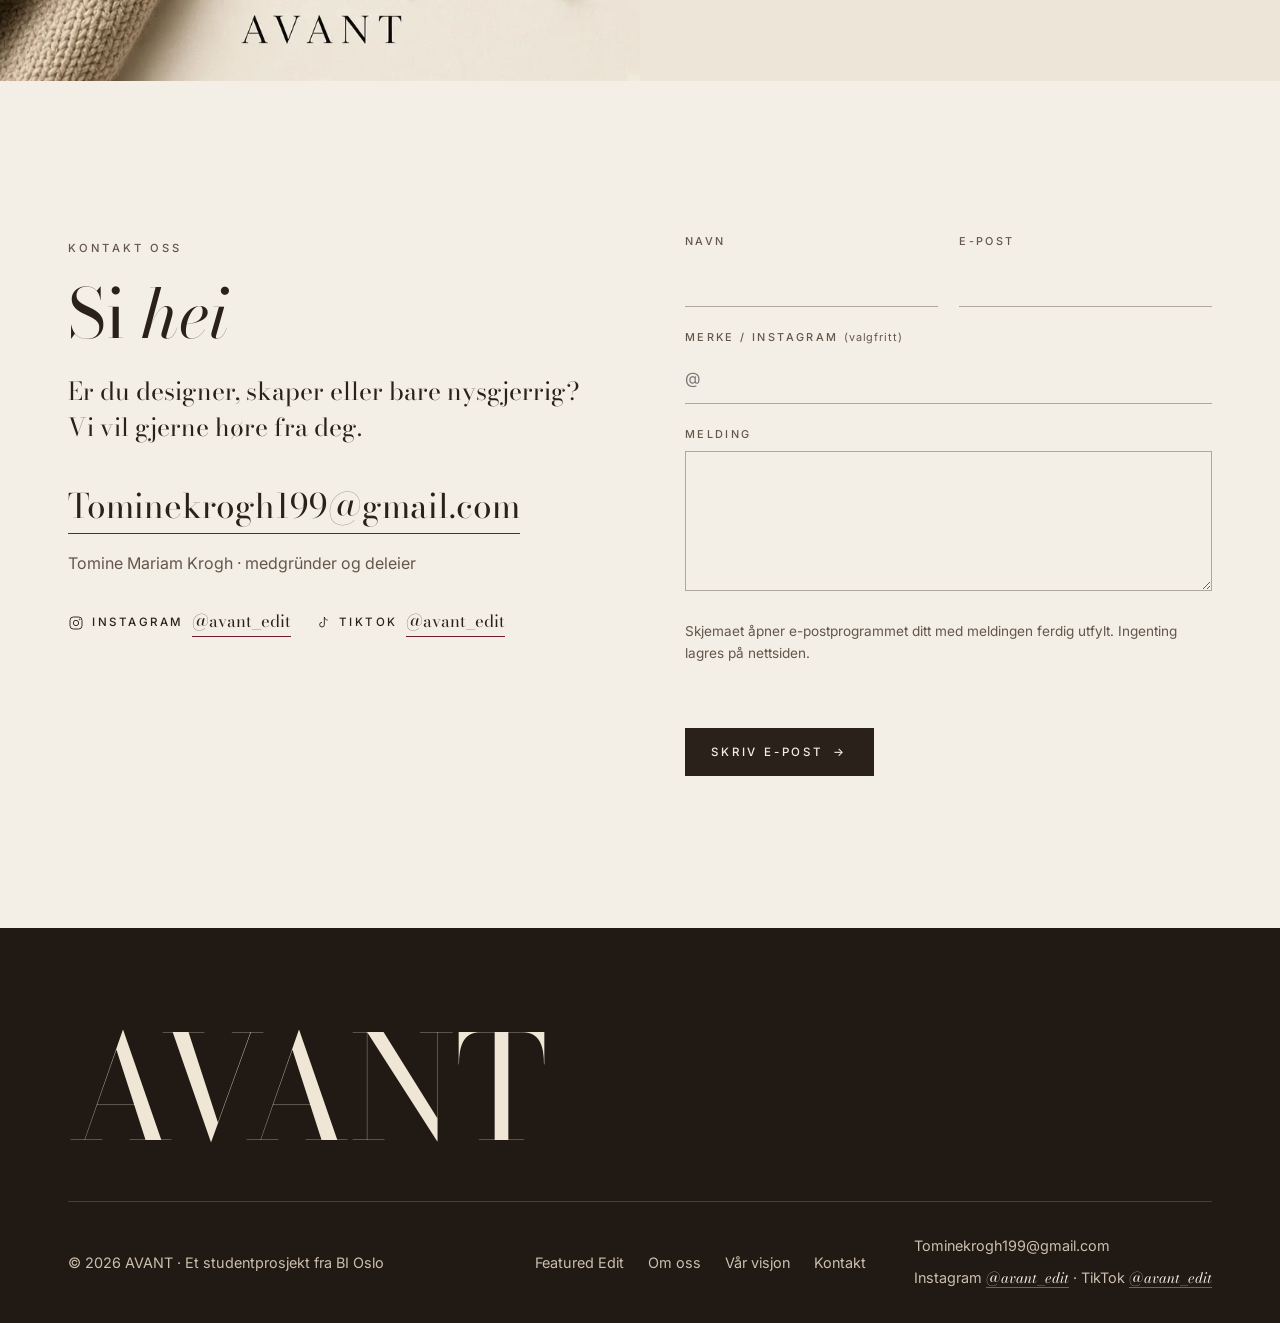
==== commit 79842e15: "Legg inn @avant_edit (Instagram/TikTok) som lenker og bytt til domenet avantedit.no - js/config.js: " ====
--- a/index.html
+++ b/index.html
@@ -14,19 +14,19 @@
   <meta property="og:type" content="website">
   <meta property="og:site_name" content="AVANT">
   <meta property="og:locale" content="nb_NO">
-  <meta property="og:image" content="https://tominekrogh199-creator.github.io/avant/assets/img/og.jpg">
+  <meta property="og:image" content="https://avantedit.no/assets/img/og.jpg">
   <meta property="og:image:width" content="1200">
   <meta property="og:image:height" content="630">
   <meta property="og:image:alt" content="AVANT – Nye norske merker. Unge skapere. Ett fellesskap.">
   <meta name="twitter:card" content="summary_large_image">
-  <meta name="twitter:image" content="https://tominekrogh199-creator.github.io/avant/assets/img/og.jpg">
+  <meta name="twitter:image" content="https://avantedit.no/assets/img/og.jpg">
   <script>document.documentElement.classList.remove("no-js")</script>
   <title>AVANT – Nye norske merker. Unge skapere. Ett fellesskap.</title>
   <meta name="description" content="AVANT er et digitalt magasin og et kreativt fellesskap som løfter små og nye norske motemerker og unge skapere. Et studentprosjekt fra BI Oslo.">
   <meta property="og:title" content="AVANT – Nye norske merker. Unge skapere. Ett fellesskap.">
   <meta property="og:description" content="Et digitalt magasin og et kreativt fellesskap for små norske motemerker og unge skapere.">
-  <meta property="og:url" content="https://tominekrogh199-creator.github.io/avant/">
-  <link rel="canonical" href="https://tominekrogh199-creator.github.io/avant/">
+  <meta property="og:url" content="https://avantedit.no/">
+  <link rel="canonical" href="https://avantedit.no/">
 </head>
 <body>
   <a class="skip" href="#innhold">Hopp til innhold</a>
@@ -96,6 +96,7 @@
           <p class="ingress">AVANT er en gruppe studenter ved BI Oslo som studerer forretningsutvikling og entreprenørskap.</p>
           <p>Vi vil gjøre det lettere å oppdage små norske motemerker – og gi unge skapere en scene å vise frem det de lager. Det startet som et studieprosjekt. Nå bygger vi et digitalt magasin og et fellesskap rundt det.</p>
           <p class="dempet">Tidligere kjent som KANT.</p>
+          <p class="om-sosial">Følg oss på Instagram <a class="handle" data-sosial="instagram" href="https://www.instagram.com/avant_edit/" target="_blank" rel="noopener" aria-label="@avant_edit på Instagram (åpnes i ny fane)">@avant_edit</a> og TikTok <a class="handle" data-sosial="tiktok" href="https://www.tiktok.com/@avant_edit" target="_blank" rel="noopener" aria-label="@avant_edit på TikTok (åpnes i ny fane)">@avant_edit</a>.</p>
           <div class="signatur">
             <span class="smaa dempet">Medgründer, deleier og kontaktperson</span>
             <strong>Tomine Mariam Krogh</strong>
@@ -153,8 +154,8 @@
           <p style="margin-top:2rem"><a class="kontakt-epost" href="mailto:Tominekrogh199@gmail.com">Tominekrogh199@gmail.com</a></p>
           <p class="dempet">Tomine Mariam Krogh · medgründer og deleier</p>
           <div class="sosiale">
-            <span data-sosial="instagram" data-navn="Instagram"><svg class="ikon" viewBox="0 0 24 24" aria-hidden="true"><rect x="3" y="3" width="18" height="18" rx="5"/><circle cx="12" cy="12" r="4"/><circle cx="17.5" cy="6.5" r=".6"/></svg> Instagram</span>
-            <span data-sosial="tiktok" data-navn="TikTok"><svg class="ikon" viewBox="0 0 24 24" aria-hidden="true"><path d="M14 3v11.5a3.5 3.5 0 1 1-3.5-3.5M14 3c.4 2.6 2.2 4.4 5 4.6"/></svg> TikTok</span>
+            <a class="sosial" data-sosial="instagram" href="https://www.instagram.com/avant_edit/" target="_blank" rel="noopener" aria-label="AVANT på Instagram: @avant_edit (åpnes i ny fane)"><svg class="ikon" viewBox="0 0 24 24" aria-hidden="true"><rect x="3" y="3" width="18" height="18" rx="5"/><circle cx="12" cy="12" r="4"/><circle cx="17.5" cy="6.5" r=".6"/></svg> <span class="sosial__navn">Instagram</span> <span class="sosial__handle">@avant_edit</span></a>
+            <a class="sosial" data-sosial="tiktok" href="https://www.tiktok.com/@avant_edit" target="_blank" rel="noopener" aria-label="AVANT på TikTok: @avant_edit (åpnes i ny fane)"><svg class="ikon" viewBox="0 0 24 24" aria-hidden="true"><path d="M14 3v11.5a3.5 3.5 0 1 1-3.5-3.5M14 3c.4 2.6 2.2 4.4 5 4.6"/></svg> <span class="sosial__navn">TikTok</span> <span class="sosial__handle">@avant_edit</span></a>
           </div>
         </div>
         <form class="skjema vis forsinket-1" id="kontaktskjema" novalidate>
@@ -185,7 +186,10 @@
             <li><a href="index.html#kontakt">Kontakt</a></li>
           </ul>
         </nav>
-        <a href="mailto:Tominekrogh199@gmail.com">Tominekrogh199@gmail.com</a>
+        <div class="bunn__kontakt">
+          <a href="mailto:Tominekrogh199@gmail.com">Tominekrogh199@gmail.com</a>
+          <p class="bunn__sosial">Instagram <a class="handle" data-sosial="instagram" href="https://www.instagram.com/avant_edit/" target="_blank" rel="noopener" aria-label="@avant_edit på Instagram (åpnes i ny fane)">@avant_edit</a> <span aria-hidden="true">·</span> TikTok <a class="handle" data-sosial="tiktok" href="https://www.tiktok.com/@avant_edit" target="_blank" rel="noopener" aria-label="@avant_edit på TikTok (åpnes i ny fane)">@avant_edit</a></p>
+        </div>
       </div>
     </div>
   </footer>
--- a/css/style.css
+++ b/css/style.css
@@ -228,8 +228,6 @@
   background-image: linear-gradient(var(--burgunder), var(--burgunder)); background-size: 100% 1px; background-repeat: no-repeat; background-position: 0 100%; padding-bottom: .15rem; transition: color .3s; }
 .kontakt-epost:hover { color: var(--burgunder); }
 .sosiale { display: flex; flex-wrap: wrap; gap: 1.5rem; margin-top: 2rem; }
-.sosial-kommer { display: inline-flex; align-items: center; gap: .5rem; font-size: .72rem; font-weight: 500; letter-spacing: .22em; text-transform: uppercase; color: var(--tekst-dempet); }
-.sosial-kommer small { font-size: .62rem; letter-spacing: .18em; border: 1px solid rgba(43,33,27,.25); padding: .2rem .45rem; }
 .ikon { width: 16px; height: 16px; fill: none; stroke: currentColor; stroke-width: 1.4; }
 
 .skjema { display: grid; gap: 1.35rem; }
@@ -304,3 +302,17 @@
 .poster { max-width: 420px; margin: 0 auto; box-shadow: 0 30px 60px -30px rgba(0,0,0,.6); }
 .sr { position: absolute; width: 1px; height: 1px; overflow: hidden; clip: rect(0 0 0 0); white-space: nowrap; }
 .topp.apen { background: var(--krem); backdrop-filter: none; }
+
+/* Sosiale lenker og @avant_edit-håndtak */
+.sosial { display: inline-flex; align-items: center; gap: .5rem; font-size: .72rem; font-weight: 500; letter-spacing: .22em; text-transform: uppercase; text-decoration: none; transition: color .3s; }
+.sosial__handle { font-family: var(--serif); font-size: 1.05rem; letter-spacing: 0; text-transform: none; font-weight: 400;
+  background-image: linear-gradient(var(--burgunder), var(--burgunder)); background-size: 100% 1px; background-repeat: no-repeat; background-position: 0 100%; padding-bottom: .1rem; transition: background-size .35s var(--ease); }
+.sosial:hover { color: var(--burgunder); }
+.sosial:hover .sosial__handle { background-size: 35% 1px; }
+.handle { font-family: var(--serif); font-style: italic; text-decoration: underline; text-decoration-thickness: 1px; text-underline-offset: 4px; transition: color .3s; }
+.handle:hover { color: var(--burgunder); }
+.om-sosial { margin-top: 1rem; }
+.bunn__kontakt { display: grid; gap: .5rem; }
+.bunn__sosial { margin: 0; }
+.bunn__rad .bunn__sosial a.handle { text-decoration: underline; text-decoration-color: rgba(244,239,230,.35); color: var(--krem); }
+.bunn__rad .bunn__sosial a.handle:hover { text-decoration-color: currentColor; color: #fff; }
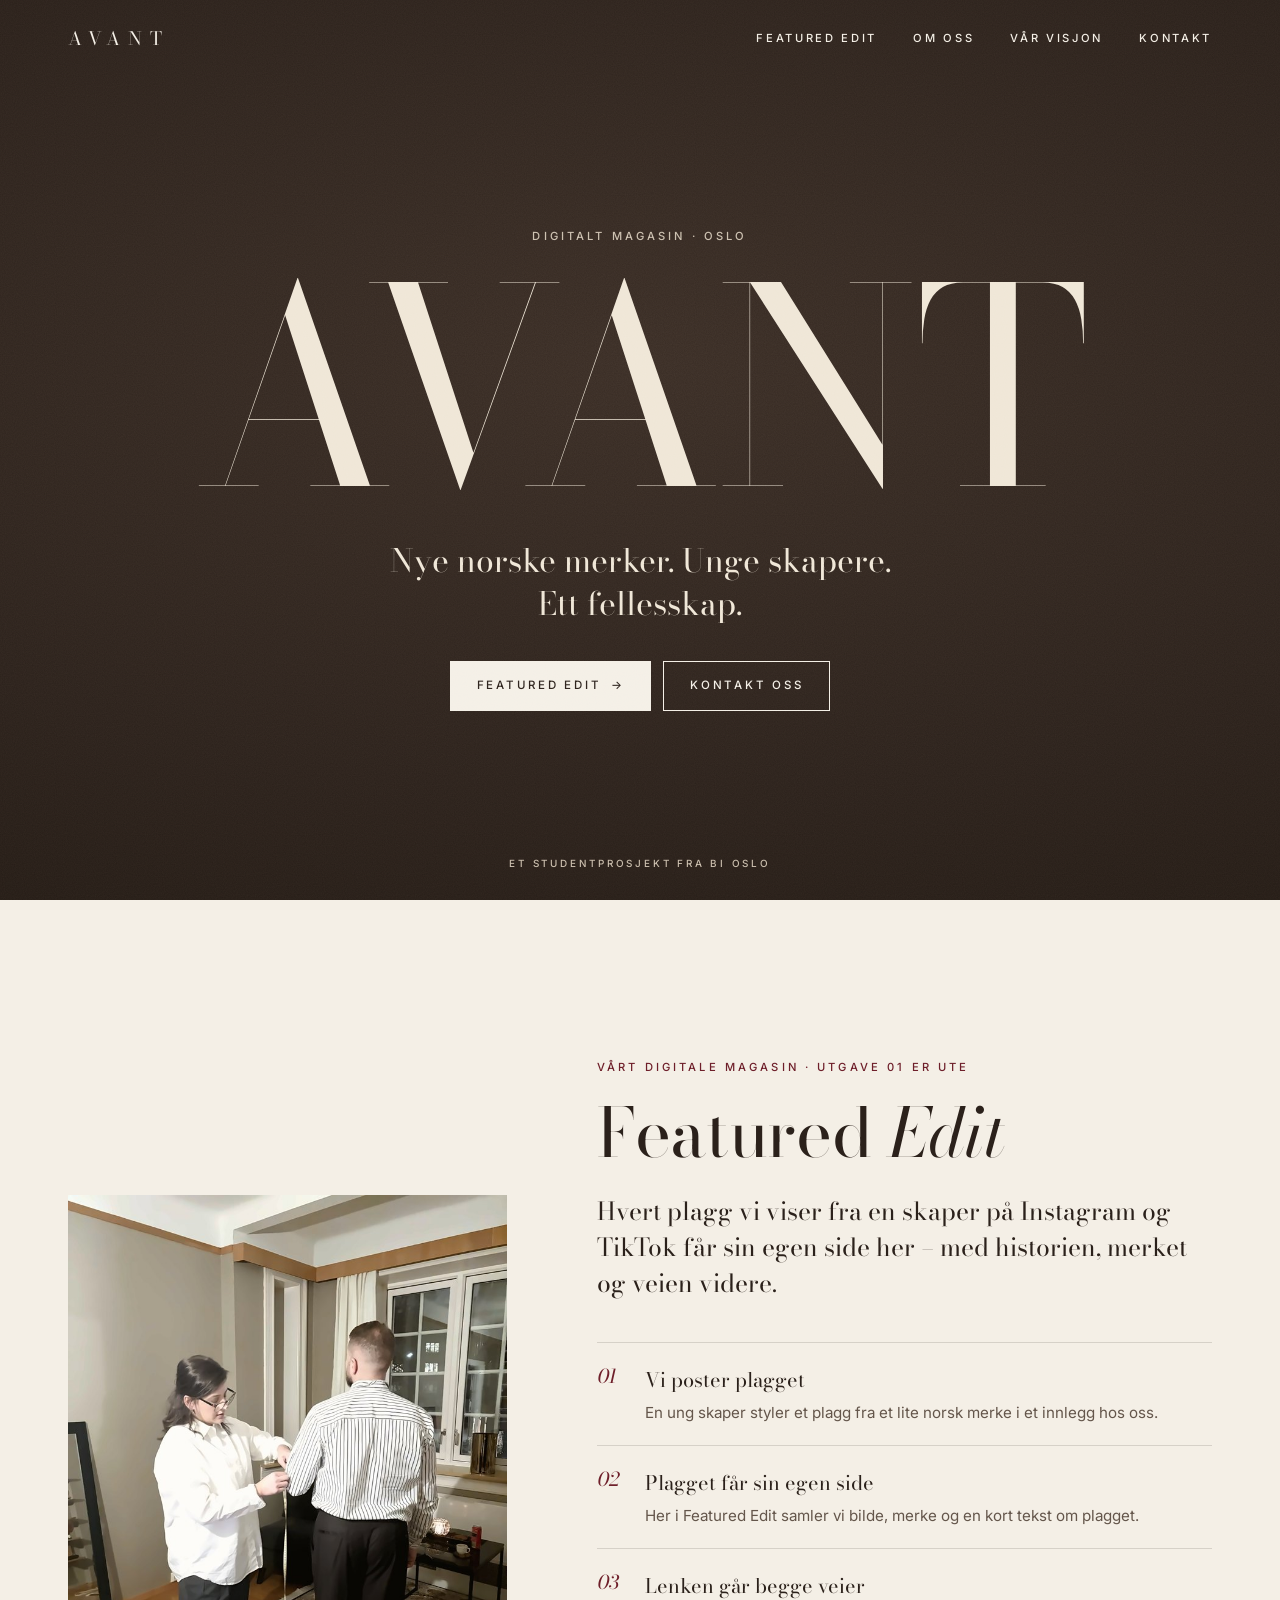
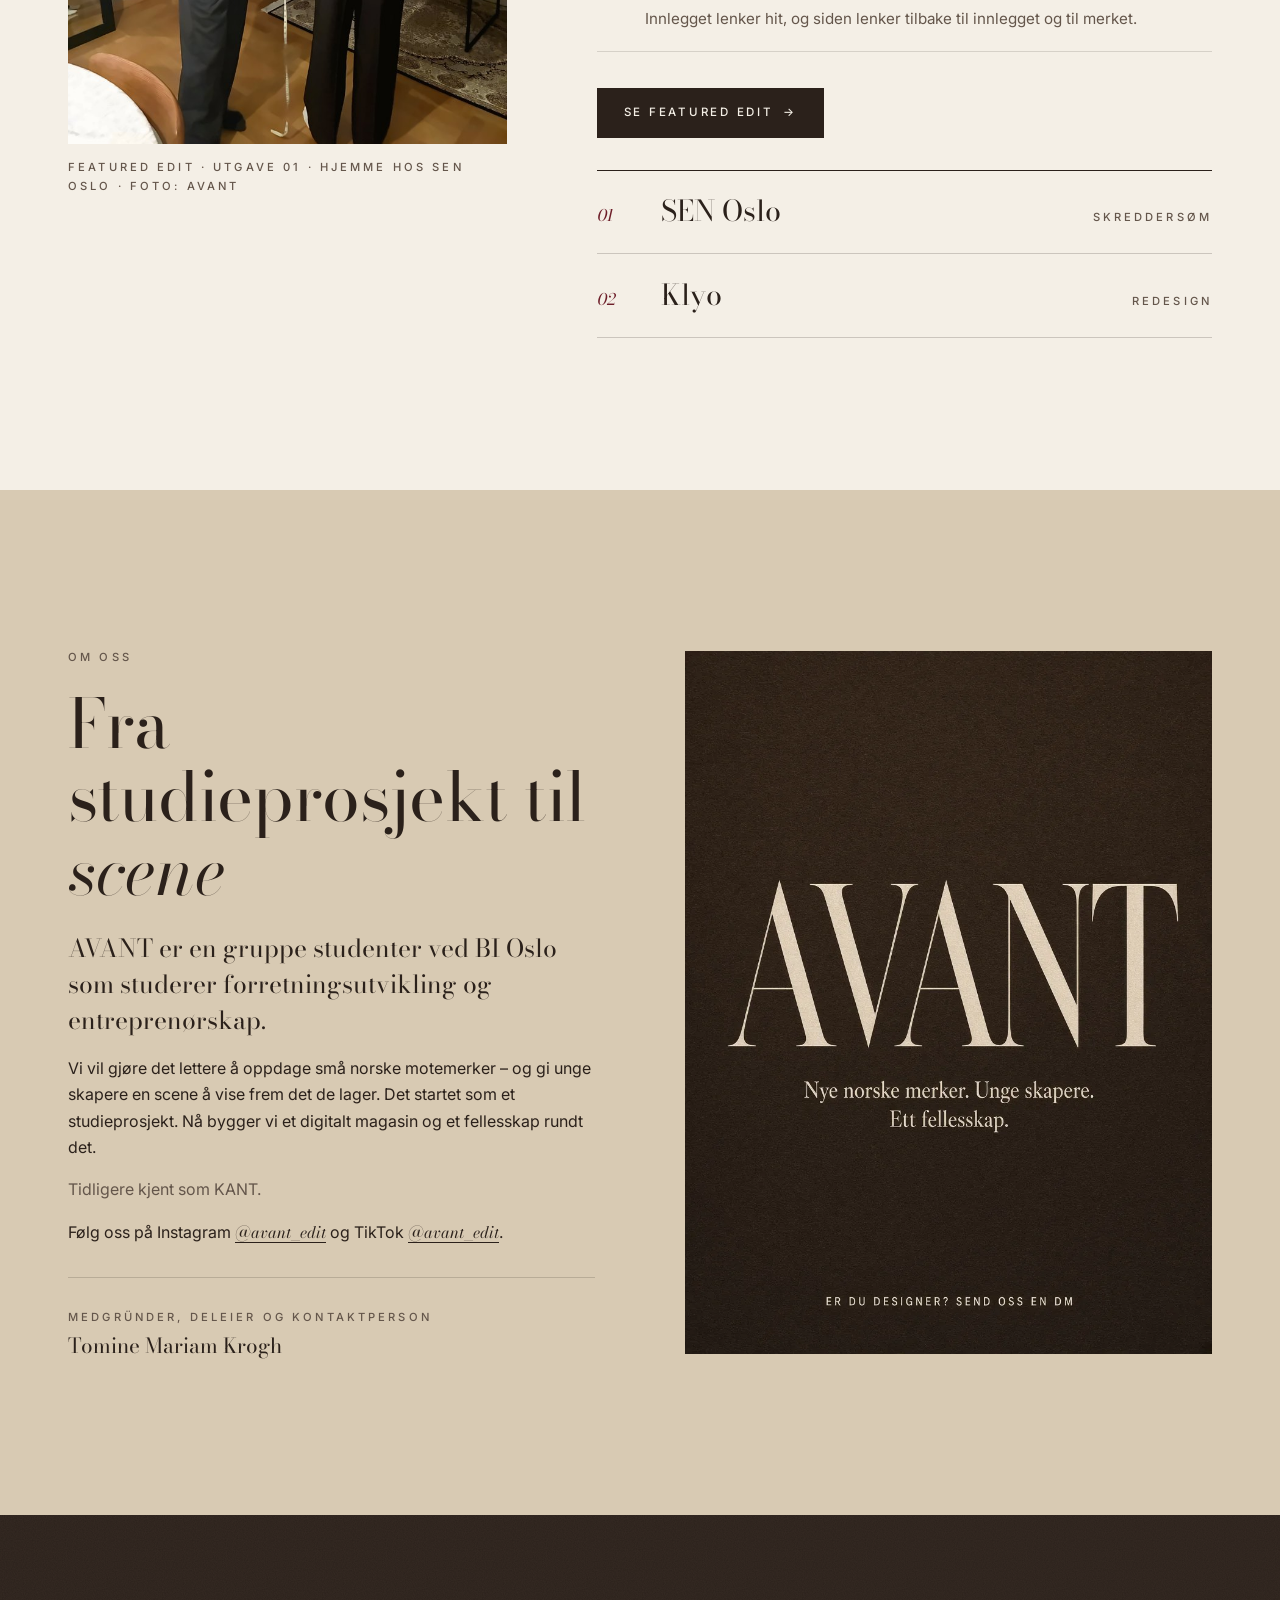
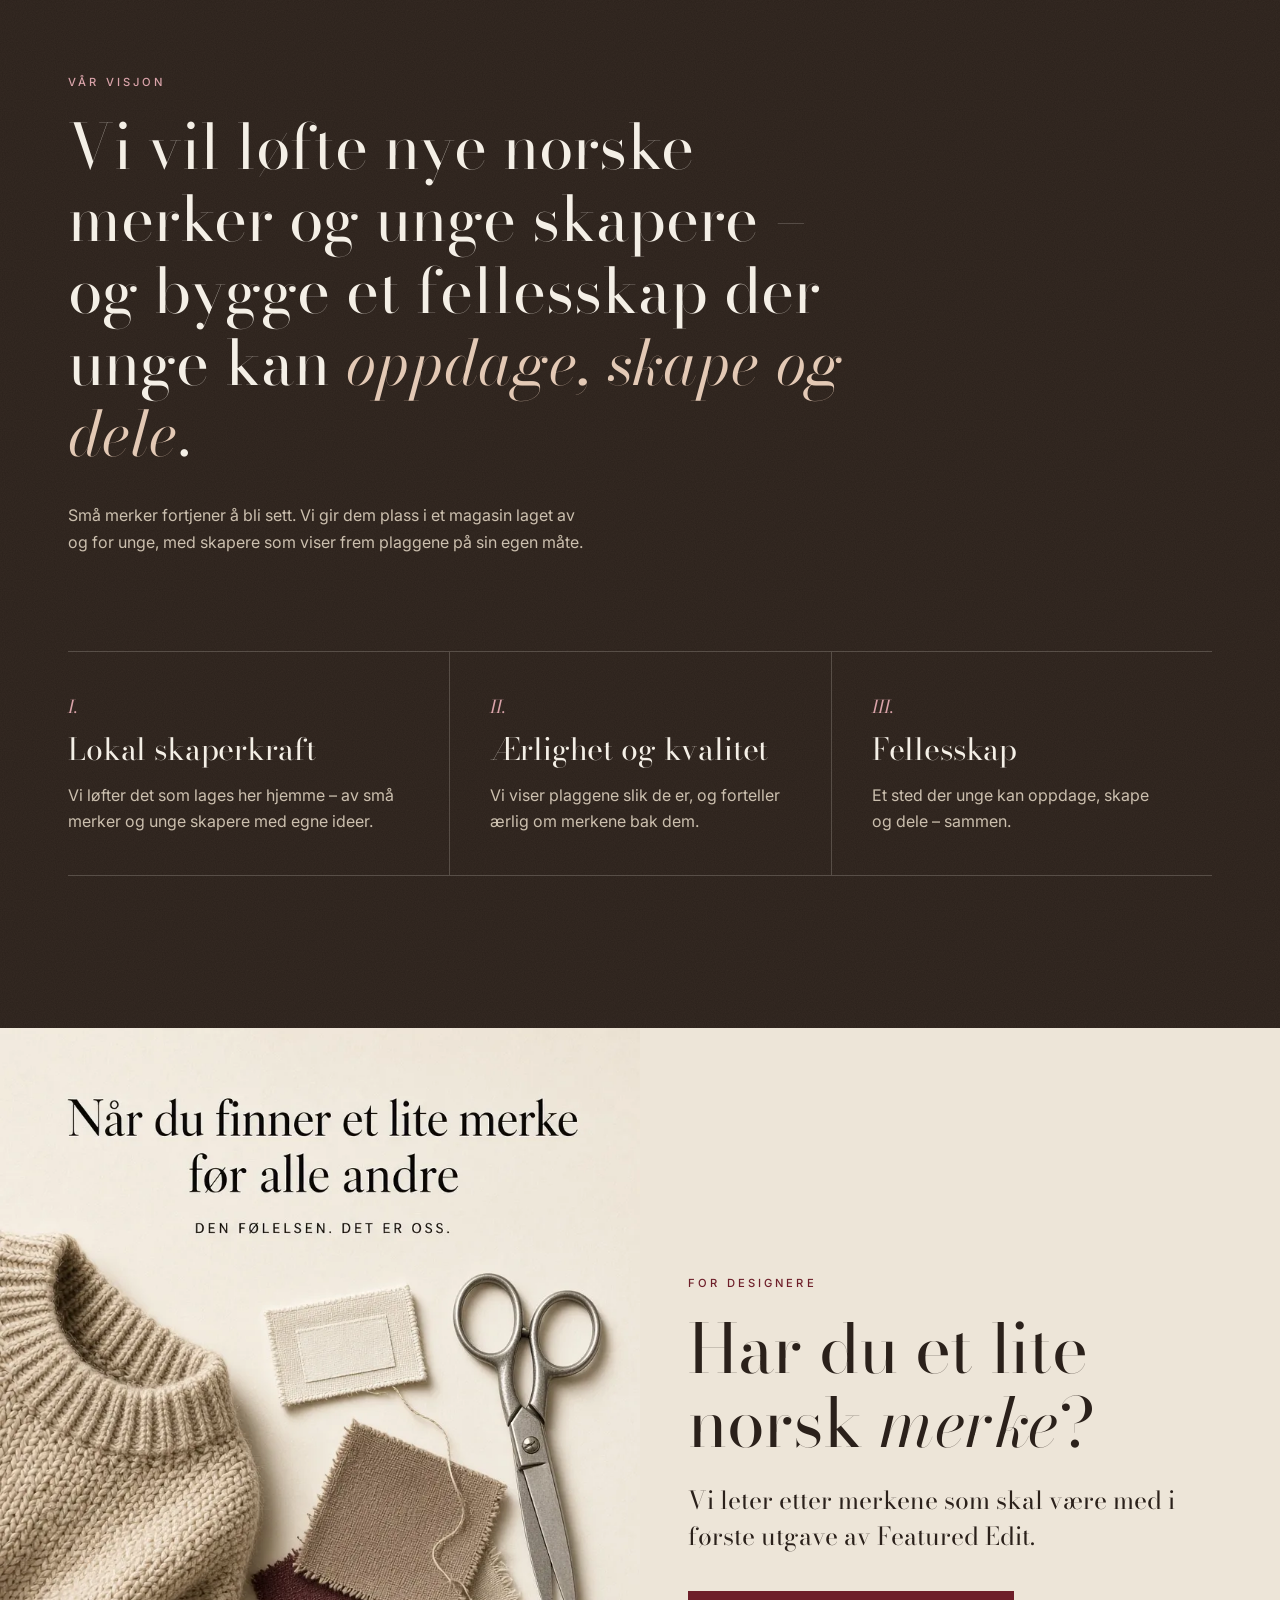
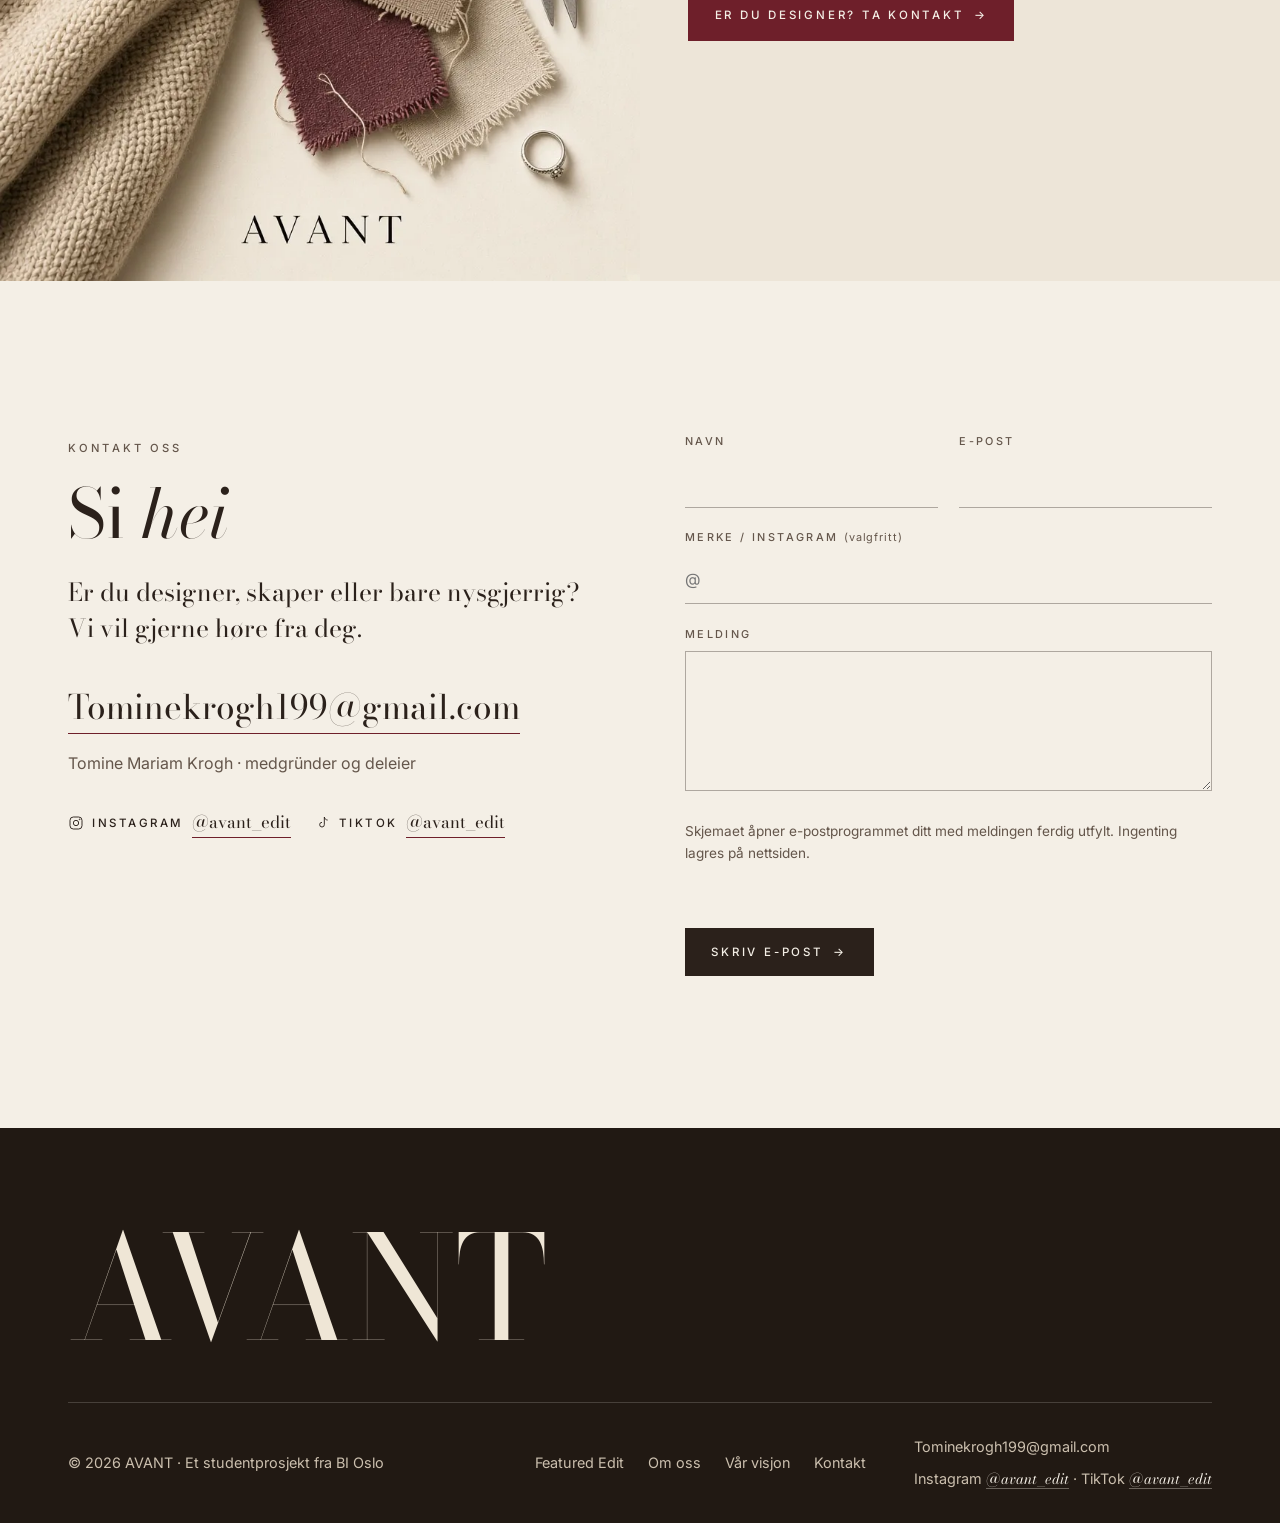
==== commit d0360a67: "Featured Edit utgave 01: SEN Oslo og Klyo med egne bilder" ====
--- a/index.html
+++ b/index.html
@@ -63,12 +63,12 @@
       <div class="wrap delt delt--5-7">
         <figure class="vis" style="margin:0">
           <div class="bilde-ramme" style="aspect-ratio:4/5">
-            <img src="assets/img/rail-crop.webp" width="872" height="1078" loading="lazy" decoding="async" alt="Lyse plagg i lin, blonder og ull henger på et stativ i varmt lys.">
-          </div>
-          <figcaption class="bildetekst smaa">Featured Edit · Utgave 01</figcaption>
+            <img src="assets/magasin/sen/sen-02-rom-900.jpg" srcset="assets/magasin/sen/sen-02-rom-900.jpg 720w, assets/magasin/sen/sen-02-rom.jpg 1600w" sizes="(min-width: 880px) 40vw, 100vw" width="1600" height="1999" loading="lazy" decoding="async" alt="Sheila Brox i SEN Oslo tar mål av en kunde i stua.">
+          </div>
+          <figcaption class="bildetekst smaa">Featured Edit · Utgave 01 · Hjemme hos SEN Oslo · Foto: AVANT</figcaption>
         </figure>
         <div class="vis forsinket-1">
-          <p class="kicker kicker--aksent">Vårt digitale magasin</p>
+          <p class="kicker kicker--aksent">Vårt digitale magasin · Utgave 01 er ute</p>
           <h2 id="fe-tittel">Featured <em>Edit</em></h2>
           <p class="ingress">Hvert plagg vi viser fra en skaper på Instagram og TikTok får sin egen side her – med historien, merket og veien videre.</p>
           <ol class="steg">
@@ -79,6 +79,10 @@
           <div class="knapper">
             <a class="knapp knapp--mork" href="featured.html">Se Featured Edit <span class="pil" aria-hidden="true">→</span></a>
           </div>
+          <ol class="innhold-liste" aria-label="I utgave 01">
+            <li><span class="nr">01</span><a href="featured-sen-oslo.html">SEN Oslo</a><span class="smaa dempet">Skreddersøm</span></li>
+            <li><span class="nr">02</span><a href="featured-klyo.html">Klyo</a><span class="smaa dempet">Redesign</span></li>
+          </ol>
         </div>
       </div>
     </section>
--- a/css/style.css
+++ b/css/style.css
@@ -316,3 +316,141 @@
 .bunn__sosial { margin: 0; }
 .bunn__rad .bunn__sosial a.handle { text-decoration: underline; text-decoration-color: rgba(244,239,230,.35); color: var(--krem); }
 .bunn__rad .bunn__sosial a.handle:hover { text-decoration-color: currentColor; color: #fff; }
+
+/* ============ MAGASIN · Featured Edit Utgave 01 ============ */
+.lesefremdrift { position: fixed; top: 0; left: 0; height: 2px; width: 100%; transform-origin: 0 50%; transform: scaleX(0); background: var(--burgunder); z-index: 60; pointer-events: none; }
+
+/* Åpningsoppslag */
+.mag-aapning { position: relative; min-height: 100vh; min-height: 100svh; display: flex; flex-direction: column; justify-content: space-between; color: #F7F2EA; background: var(--espresso); overflow: hidden; }
+.mag-aapning__bilde, .mag-aapning__bilde img, .mag-aapning__bilde picture { position: absolute; inset: 0; width: 100%; height: 100%; }
+.mag-aapning__bilde img { object-fit: cover; }
+.mag-aapning::after { content: ""; position: absolute; inset: 0; background: linear-gradient(180deg, rgba(33,25,19,.45) 0%, rgba(33,25,19,0) 28%, rgba(33,25,19,0) 45%, rgba(33,25,19,.82) 100%); pointer-events: none; }
+.mag-aapning > .wrap { position: relative; z-index: 1; }
+.mag-aapning__logo { font-family: var(--serif); font-weight: 400; font-variation-settings: "opsz" 96; font-size: clamp(4.2rem, 21vw, 14rem); line-height: .85; letter-spacing: .02em; margin: 0; padding-top: 5.5rem; text-align: center; color: #F7F2EA; }
+.mag-aapning__fot { padding-bottom: clamp(2.5rem, 7vw, 4.5rem); }
+.mag-aapning .kicker { color: #F7F2EA; opacity: .9; margin-bottom: 1rem; }
+.mag-aapning h1 { font-size: clamp(2.6rem, 9vw, 6.2rem); line-height: 1; max-width: 13ch; }
+.mag-aapning h1 em { font-style: italic; }
+.mag-aapning__meta { display: flex; justify-content: space-between; gap: 1rem; flex-wrap: wrap; margin-top: 1.75rem; padding-top: .9rem; border-top: 1px solid rgba(247,242,234,.55); }
+
+/* Ingress og byline */
+.mag-ingress { font-family: var(--serif); font-size: clamp(1.45rem, 4.2vw, 2.35rem); line-height: 1.3; max-width: 30ch; margin: 0; }
+.mag-ingress::first-letter { font-size: 3.1em; float: left; line-height: .82; padding: .06em .08em 0 0; color: var(--burgunder); }
+.byline { display: flex; flex-wrap: wrap; gap: .4rem 2rem; margin-top: 2.25rem; padding-top: 1rem; border-top: 1px solid rgba(43,33,27,.2); color: var(--tekst-dempet); }
+
+/* Tekstspalte */
+.spalte { max-width: 40rem; }
+.spalte p { font-size: 1.05rem; }
+.spalte h2 { font-size: clamp(2rem, 6vw, 3.2rem); }
+.mellomtittel { font-family: var(--serif); font-style: italic; font-size: clamp(1.35rem, 3.6vw, 1.75rem); line-height: 1.3; margin: 3rem 0 0; padding-top: 1.25rem; border-top: 1px solid rgba(43,33,27,.18); }
+.mellomtittel:first-of-type { margin-top: 2rem; }
+.mellomtittel + p { margin-top: .75rem; }
+.mag-sporsmal { list-style: none; margin: 0; padding: 0; }
+
+/* Bildeoppsett */
+.mag-figur { margin: 0; }
+.mag-figur .bilde-ramme img { aspect-ratio: inherit; }
+.mag-figur figcaption { margin-top: .8rem; color: var(--tekst-dempet); }
+.mag-par { display: grid; gap: 1.25rem; }
+.mag-par--forskjovet > :nth-child(2) { margin-top: 0; }
+@media (min-width: 720px) {
+  .mag-par { grid-template-columns: 1fr 1fr; gap: clamp(1.5rem, 3vw, 3rem); align-items: start; }
+  .mag-par--forskjovet > :nth-child(2) { margin-top: 18%; }
+  .mag-par--7-5 { grid-template-columns: 7fr 5fr; }
+}
+.mag-fullbredde { position: relative; }
+.mag-fullbredde img { width: 100%; height: auto; display: block; }
+.mag-fullbredde figcaption { padding: .8rem var(--pad) 0; color: var(--tekst-dempet); }
+
+/* Oppslag: tekst + bilde */
+.mag-oppslag { display: grid; gap: 2.5rem; align-items: start; }
+@media (min-width: 880px) {
+  .mag-oppslag { grid-template-columns: 6fr 5fr; gap: clamp(3rem, 7vw, 7rem); }
+  .mag-oppslag--snu > :first-child { order: 2; }
+  .mag-oppslag .klistre { position: sticky; top: 110px; }
+}
+
+/* Sitat oppå bilde (Emmas mal) */
+.sitat-bilde { position: relative; min-height: 88vh; min-height: 88svh; display: flex; align-items: flex-end; color: #F7F2EA; overflow: hidden; background: var(--espresso); }
+.sitat-bilde img { position: absolute; inset: 0; width: 100%; height: 100%; object-fit: cover; }
+.sitat-bilde::after { content: ""; position: absolute; inset: 0; background: linear-gradient(180deg, rgba(33,25,19,0) 35%, rgba(33,25,19,.78) 100%); }
+.sitat-bilde .wrap { position: relative; z-index: 1; padding-bottom: clamp(3rem, 8vw, 5.5rem); }
+.sitat-stor { font-family: var(--serif); font-style: italic; font-weight: 400; font-size: clamp(1.9rem, 6.2vw, 4.4rem); line-height: 1.12; margin: 0; max-width: 20ch; }
+.sitat-stor::after { content: ""; display: block; width: 4.5rem; height: 1px; background: currentColor; margin-top: 1.75rem; }
+.sitat-kilde { margin: 1rem 0 0; opacity: .85; }
+.sitat-lys { padding: clamp(4.5rem, 12vw, 8rem) 0; text-align: center; }
+.sitat-lys .sitat-stor { margin: 0 auto; color: var(--espresso); }
+.sitat-lys .sitat-stor::after { margin: 1.75rem auto 0; background: var(--burgunder); }
+
+/* Video */
+.mag-video { position: relative; background: var(--espresso); overflow: hidden; }
+.mag-video video { display: block; width: 100%; height: 100%; object-fit: cover; }
+
+/* Takeaways */
+.laerdom { list-style: none; margin: 2.5rem 0 0; padding: 0; counter-reset: laer; border-top: 1px solid rgba(244,239,230,.25); }
+.laerdom li { counter-increment: laer; display: grid; grid-template-columns: 3.25rem 1fr; gap: .25rem; padding: 1.6rem 0; border-bottom: 1px solid rgba(244,239,230,.25); }
+.laerdom li::before { content: counter(laer, upper-roman) "."; font-family: var(--serif); font-style: italic; color: #D9A3A9; font-size: 1.15rem; line-height: 1.5; }
+.laerdom strong { display: block; font-family: var(--serif); font-weight: 400; font-size: clamp(1.3rem, 3.4vw, 1.6rem); line-height: 1.25; }
+.laerdom span { display: block; margin-top: .4rem; color: var(--krem-dempet); }
+@media (min-width: 880px) { .laerdom { display: grid; grid-template-columns: 1fr 1fr; column-gap: 4rem; } }
+
+/* Stylingtips */
+.tips { text-align: center; }
+.tips__tekst { font-family: var(--serif); font-style: italic; font-size: clamp(2.6rem, 11vw, 7.5rem); line-height: 1; margin: .5rem 0 0; color: var(--burgunder); }
+.tips p:not(.tips__tekst):not(.kicker) { max-width: 46ch; margin-left: auto; margin-right: auto; }
+
+/* Galleri */
+.galleri { columns: 2; column-gap: .75rem; }
+.galleri figure { margin: 0 0 .75rem; break-inside: avoid; }
+.galleri figcaption { font-size: .6rem; margin-top: .45rem; color: var(--tekst-dempet); }
+@media (min-width: 880px) { .galleri { columns: 3; column-gap: 1.5rem; } .galleri figure { margin-bottom: 1.5rem; } }
+
+/* Kreditering og neste */
+.kreditering { display: grid; gap: 1.5rem; padding-top: 1.5rem; border-top: 1px solid rgba(43,33,27,.2); }
+.kreditering dl { margin: 0; display: grid; grid-template-columns: max-content 1fr; gap: .5rem 1.5rem; font-size: .95rem; }
+.kreditering dt { color: var(--tekst-dempet); }
+.kreditering dd { margin: 0; }
+.neste { display: grid; text-decoration: none; color: var(--krem); background: var(--espresso); position: relative; overflow: hidden; min-height: 70vh; align-items: end; }
+.neste img { position: absolute; inset: 0; width: 100%; height: 100%; object-fit: cover; opacity: .62; transition: transform 1.6s var(--ease), opacity .6s; }
+.neste:hover img { transform: scale(1.03); opacity: .72; }
+.neste .wrap { position: relative; z-index: 1; padding-top: 4rem; padding-bottom: clamp(3rem, 8vw, 5rem); }
+.neste__tittel { font-family: var(--serif); font-size: clamp(3rem, 12vw, 8rem); line-height: .95; margin: .5rem 0 0; }
+.neste__tittel em { font-style: italic; }
+
+/* Landing: innganger */
+.innganger { display: grid; gap: 4.5rem; }
+@media (min-width: 880px) { .innganger { grid-template-columns: 1fr 1fr; gap: clamp(2.5rem, 5vw, 5rem); } .innganger > :nth-child(2) { margin-top: 9rem; } }
+.inngang { display: block; text-decoration: none; }
+.inngang .bilde-ramme { aspect-ratio: 4 / 5; }
+.inngang__meta { display: flex; justify-content: space-between; margin-top: 1.1rem; padding-top: .8rem; border-top: 1px solid rgba(43,33,27,.3); color: var(--tekst-dempet); }
+.inngang h2 { font-size: clamp(2.6rem, 8vw, 4.6rem); margin-top: .8rem; }
+.inngang h2 em { font-style: italic; }
+.inngang p { max-width: 42ch; color: var(--tekst-dempet); }
+.inngang .lenke { margin-top: 1.25rem; }
+.inngang:hover .bilde-ramme img { transform: scale(1.03); }
+.filmstripe { display: grid; grid-template-columns: repeat(2, 1fr); gap: .75rem; }
+@media (min-width: 880px) { .filmstripe { grid-template-columns: repeat(4, 1fr); gap: 1.5rem; } }
+.filmstripe .bilde-ramme { aspect-ratio: 4 / 5; }
+.innhold-liste { list-style: none; margin: 2rem 0 0; padding: 0; border-top: 1px solid var(--espresso); }
+.innhold-liste li { display: grid; grid-template-columns: 3rem 1fr auto; gap: 1rem; align-items: baseline; padding: 1.1rem 0; border-bottom: 1px solid rgba(43,33,27,.2); }
+.innhold-liste a { font-family: var(--serif); font-size: clamp(1.3rem, 3.5vw, 1.8rem); text-decoration: none; }
+.innhold-liste a:hover { color: var(--burgunder); }
+.innhold-liste .nr { font-family: var(--serif); font-style: italic; color: var(--burgunder); }
+/* Åpningsoppslag: sterkere toning på mobil, todelt oppslag på desktop (Emmas omslag) */
+.mag-aapning::after { background: linear-gradient(180deg, rgba(33,25,19,.55) 0%, rgba(33,25,19,0) 26%, rgba(33,25,19,0) 38%, rgba(33,25,19,.9) 88%); }
+.sitat-bilde::after { background: linear-gradient(180deg, rgba(33,25,19,0) 30%, rgba(33,25,19,.86) 100%); }
+@media (min-width: 880px) {
+  .mag-aapning { display: grid; grid-template-columns: 7fr 5fr; grid-template-rows: auto 1fr; background: var(--krem); color: var(--espresso); }
+  .mag-aapning::after { display: none; }
+  .mag-aapning__bilde { position: relative; grid-column: 1; grid-row: 1 / span 2; min-height: 100vh; min-height: 100svh; }
+  .mag-aapning > .wrap { grid-column: 2; padding-left: clamp(2.5rem, 4vw, 4.5rem); padding-right: clamp(2rem, 4vw, 4rem); }
+  .mag-aapning__logo { color: var(--espresso); font-size: clamp(4rem, 9.5vw, 9.5rem); text-align: left; padding-top: 7rem; }
+  .mag-aapning__fot { align-self: end; }
+  .mag-aapning .kicker { color: var(--tekst-dempet); }
+  .mag-aapning h1 { font-size: clamp(2.6rem, 4.6vw, 4.6rem); }
+  .mag-aapning h1 em { color: var(--burgunder); }
+  .mag-aapning__meta { border-top-color: var(--espresso); }
+  .topp--magasin:not(.scrollet) .ordmerke-lite { color: #F7F2EA; }
+}
+@media (min-width: 880px) { .topp--magasin { color: var(--espresso); } }
+.sitat-bilde--mork::after { background: linear-gradient(180deg, rgba(33,25,19,.3) 0%, rgba(33,25,19,.45) 40%, rgba(33,25,19,.88) 100%); }
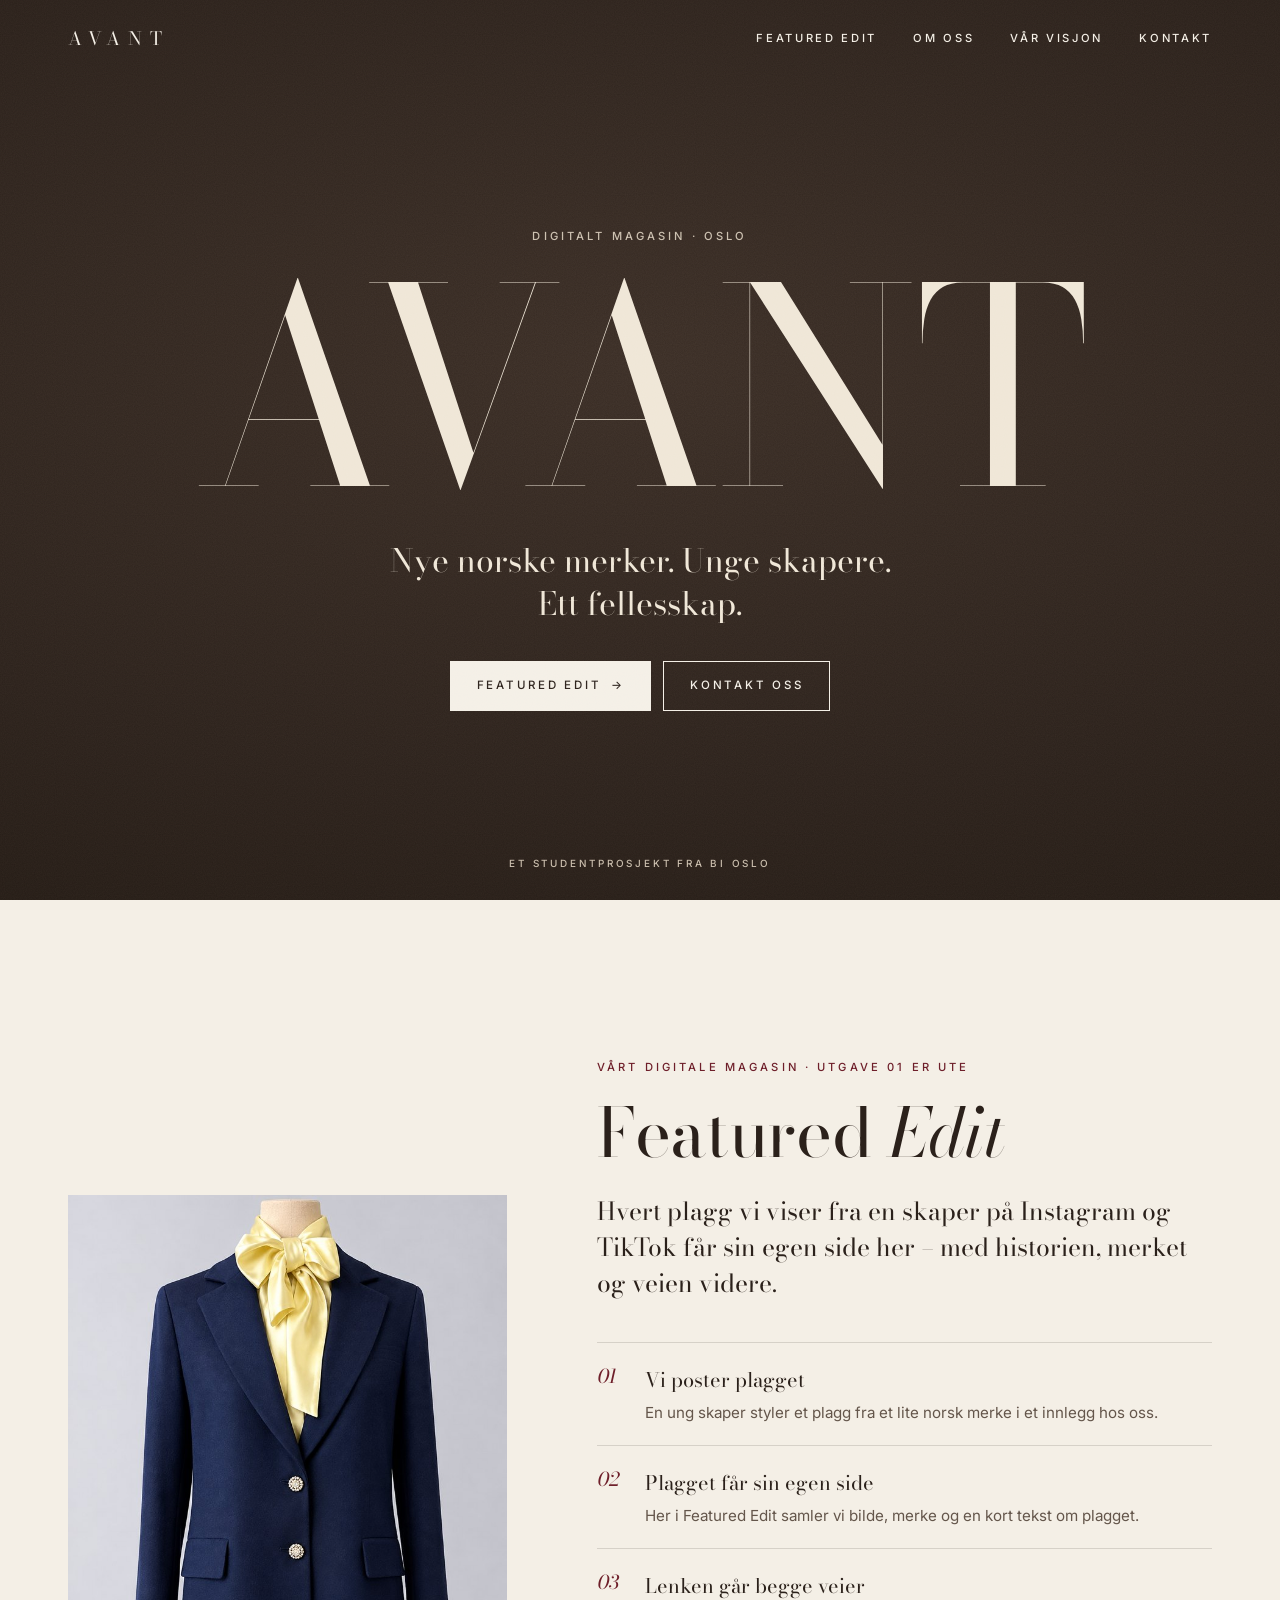
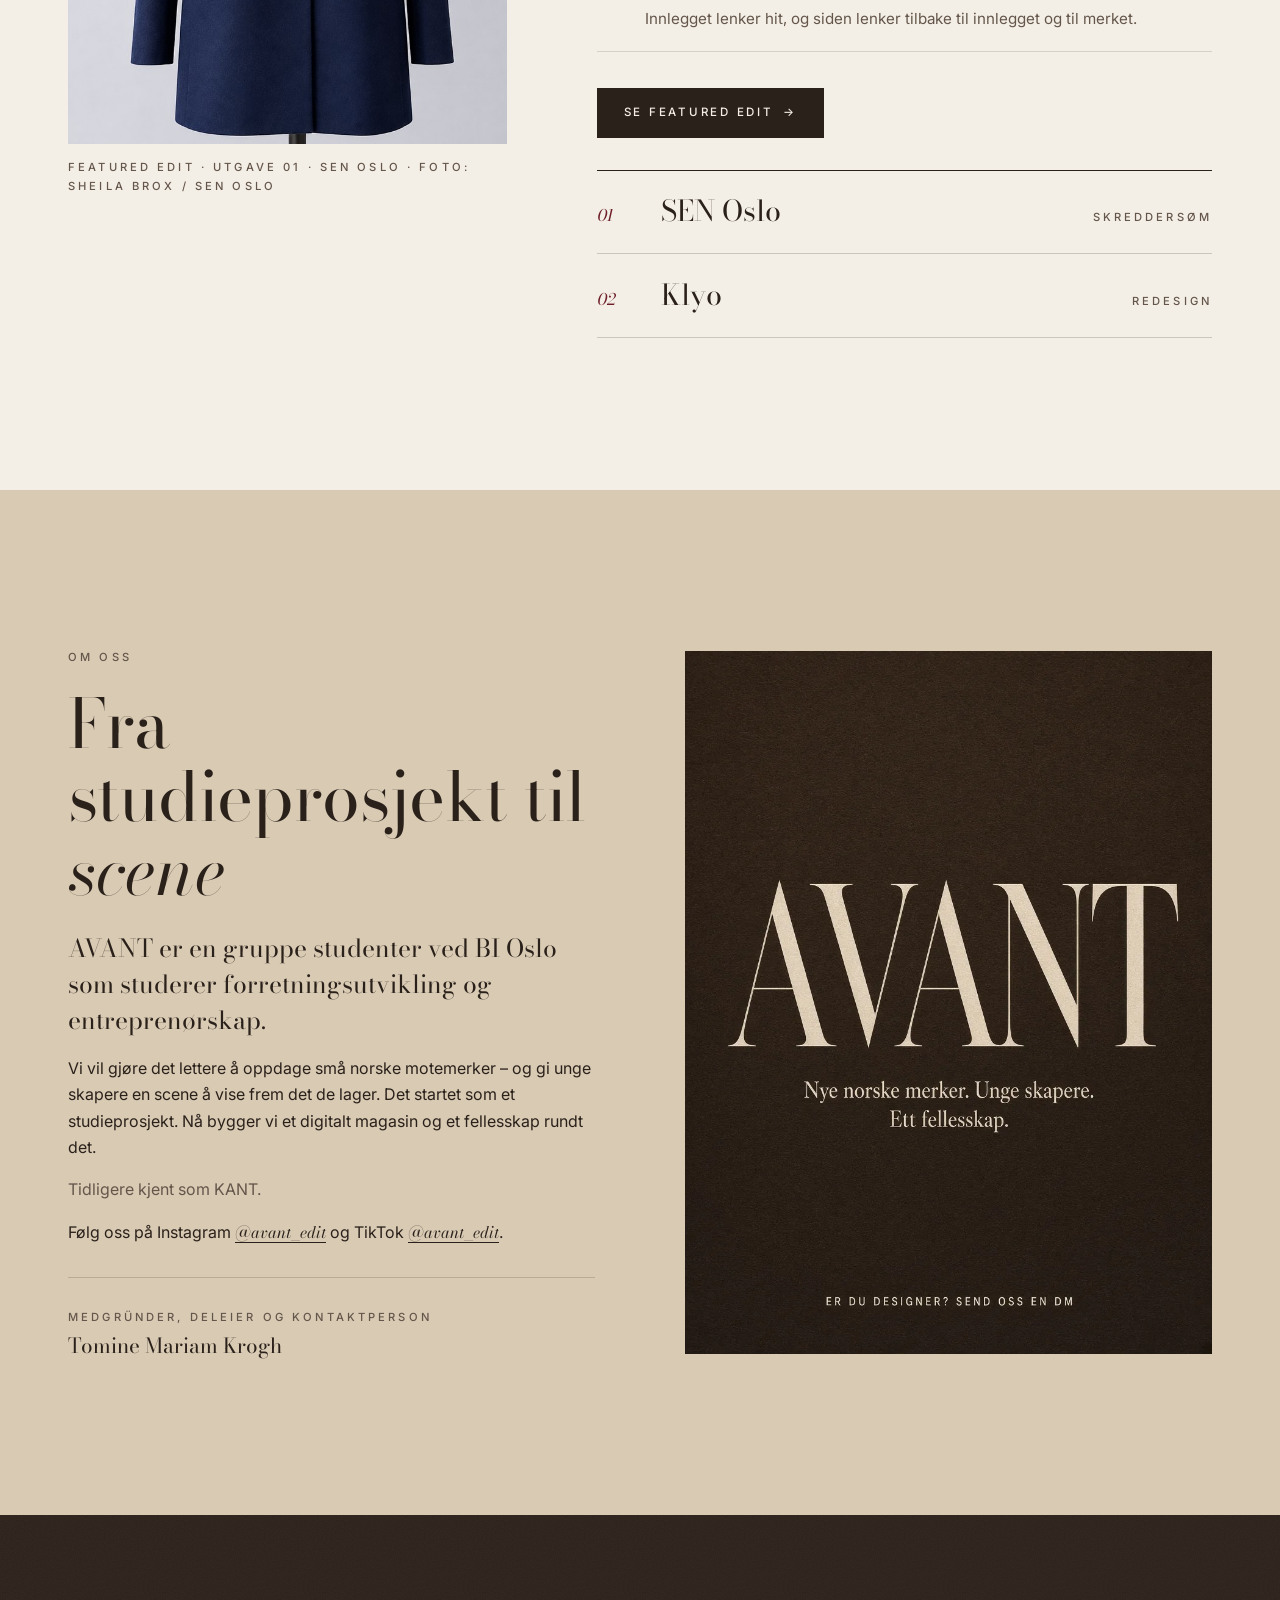
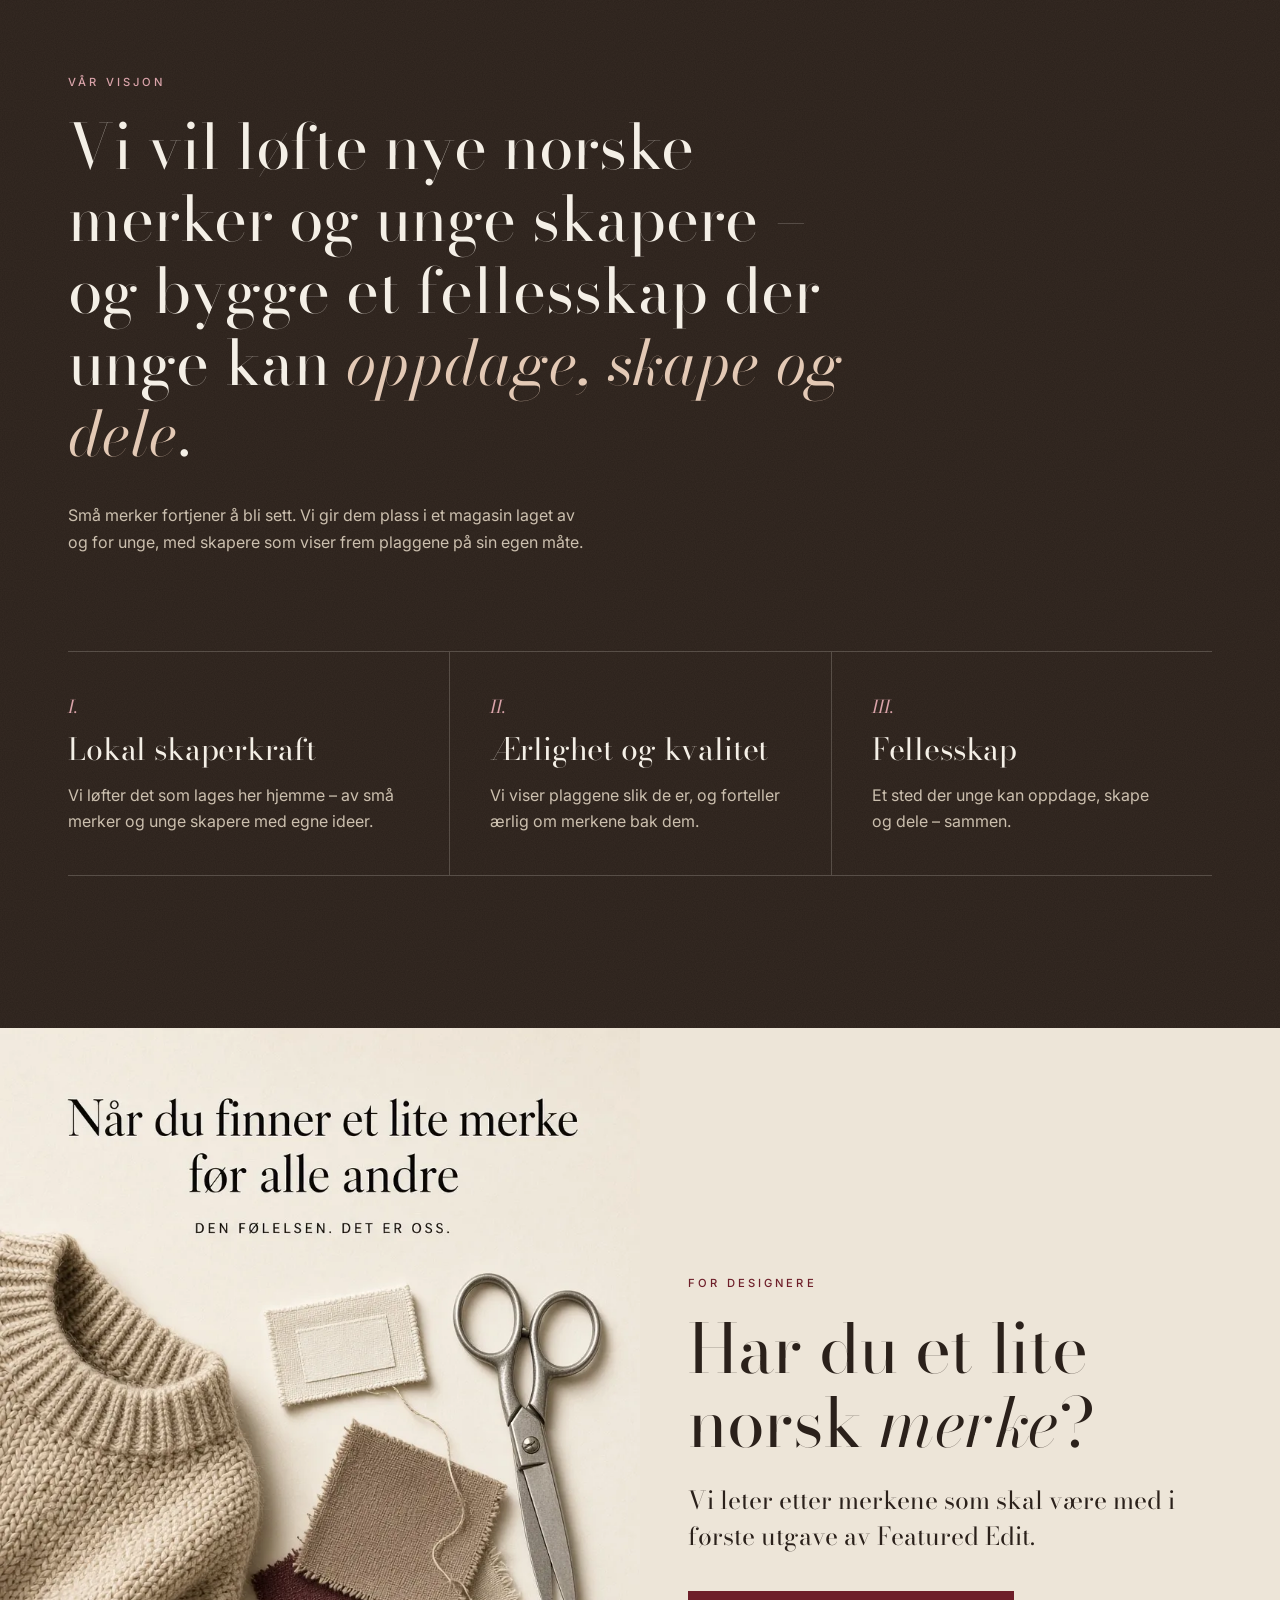
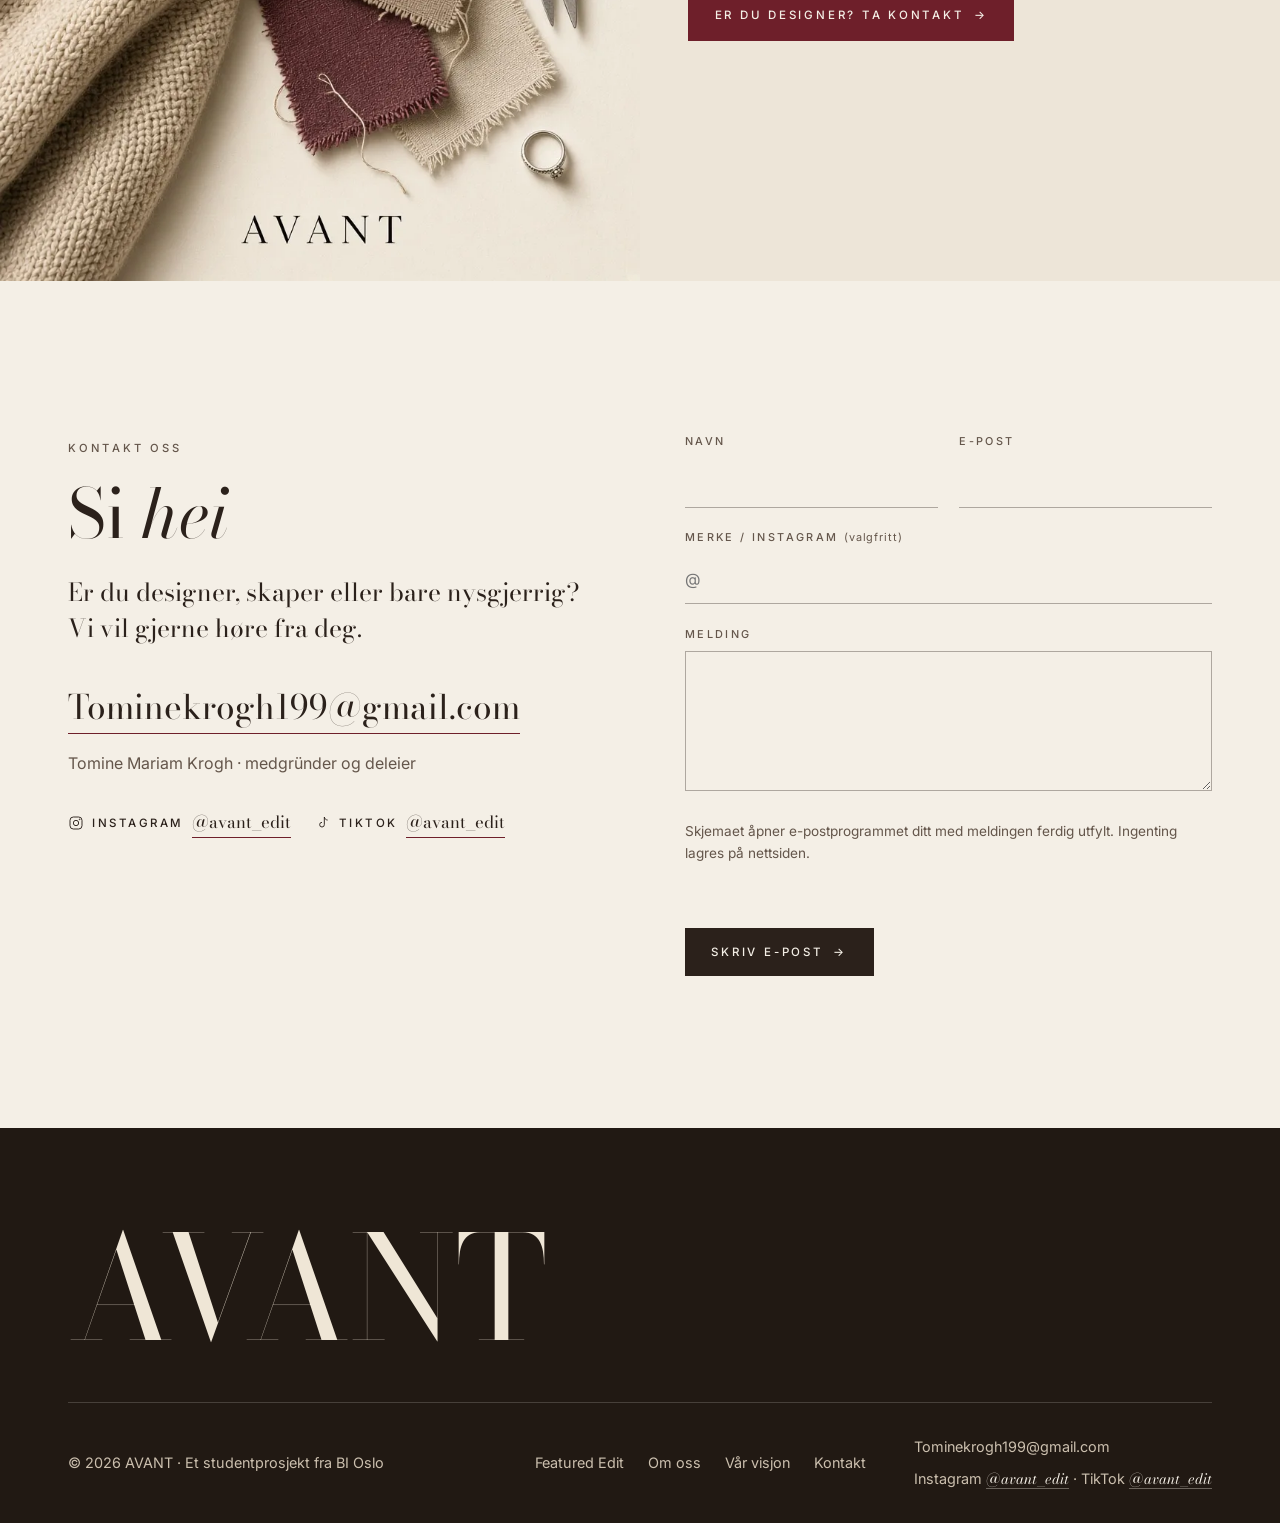
==== commit d28ae1ea: "SEN: dressen som hovedbilde, detaljer tidlig, sterkere retusj av hjemmeshooten" ====
--- a/index.html
+++ b/index.html
@@ -63,9 +63,9 @@
       <div class="wrap delt delt--5-7">
         <figure class="vis" style="margin:0">
           <div class="bilde-ramme" style="aspect-ratio:4/5">
-            <img src="assets/magasin/sen/sen-02-rom-900.jpg" srcset="assets/magasin/sen/sen-02-rom-900.jpg 720w, assets/magasin/sen/sen-02-rom.jpg 1600w" sizes="(min-width: 880px) 40vw, 100vw" width="1600" height="1999" loading="lazy" decoding="async" alt="Sheila Brox i SEN Oslo tar mål av en kunde i stua.">
-          </div>
-          <figcaption class="bildetekst smaa">Featured Edit · Utgave 01 · Hjemme hos SEN Oslo · Foto: AVANT</figcaption>
+            <img src="assets/magasin/sen/design-marine-sloyfe-900.jpg" srcset="assets/magasin/sen/design-marine-sloyfe-900.jpg 720w, assets/magasin/sen/design-marine-sloyfe.jpg 1086w" sizes="(min-width: 880px) 40vw, 100vw" width="1086" height="1357" loading="lazy" decoding="async" alt="Marineblå skreddersydd blazer med gul sløyfe fra SEN Oslo.">
+          </div>
+          <figcaption class="bildetekst smaa">Featured Edit · Utgave 01 · SEN Oslo · Foto: Sheila Brox / SEN Oslo</figcaption>
         </figure>
         <div class="vis forsinket-1">
           <p class="kicker kicker--aksent">Vårt digitale magasin · Utgave 01 er ute</p>
--- a/css/style.css
+++ b/css/style.css
@@ -454,3 +454,8 @@
 }
 @media (min-width: 880px) { .topp--magasin { color: var(--espresso); } }
 .sitat-bilde--mork::after { background: linear-gradient(180deg, rgba(33,25,19,.3) 0%, rgba(33,25,19,.45) 40%, rgba(33,25,19,.88) 100%); }
+/* Detaljene: plaggene først */
+.detaljer { display: grid; grid-template-columns: 1fr 1fr; gap: .75rem; }
+.detaljer > :first-child { grid-column: 1 / -1; }
+@media (min-width: 880px) { .detaljer { grid-template-columns: 1.3fr 1fr 1fr; gap: 1.5rem; } .detaljer > :first-child { grid-column: auto; } }
+.mag-aapning__bilde img { object-position: 50% 0; }
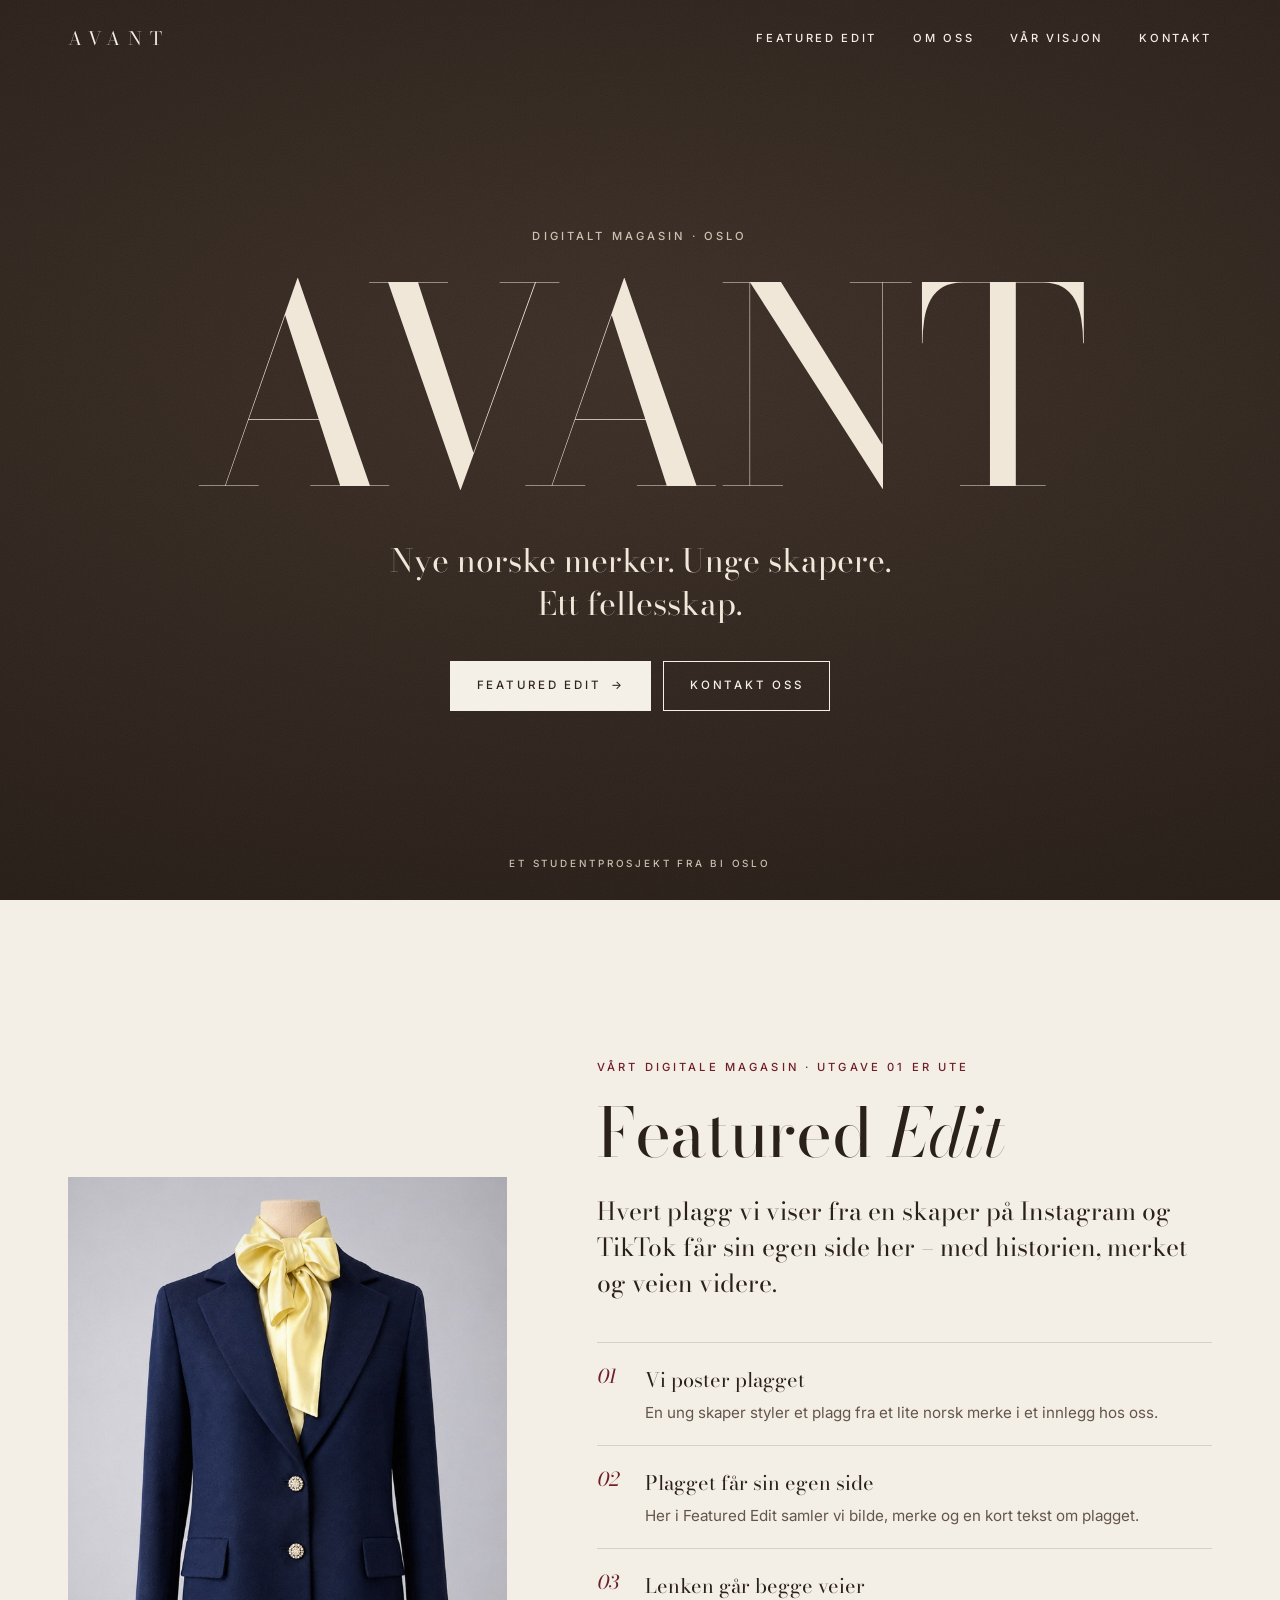
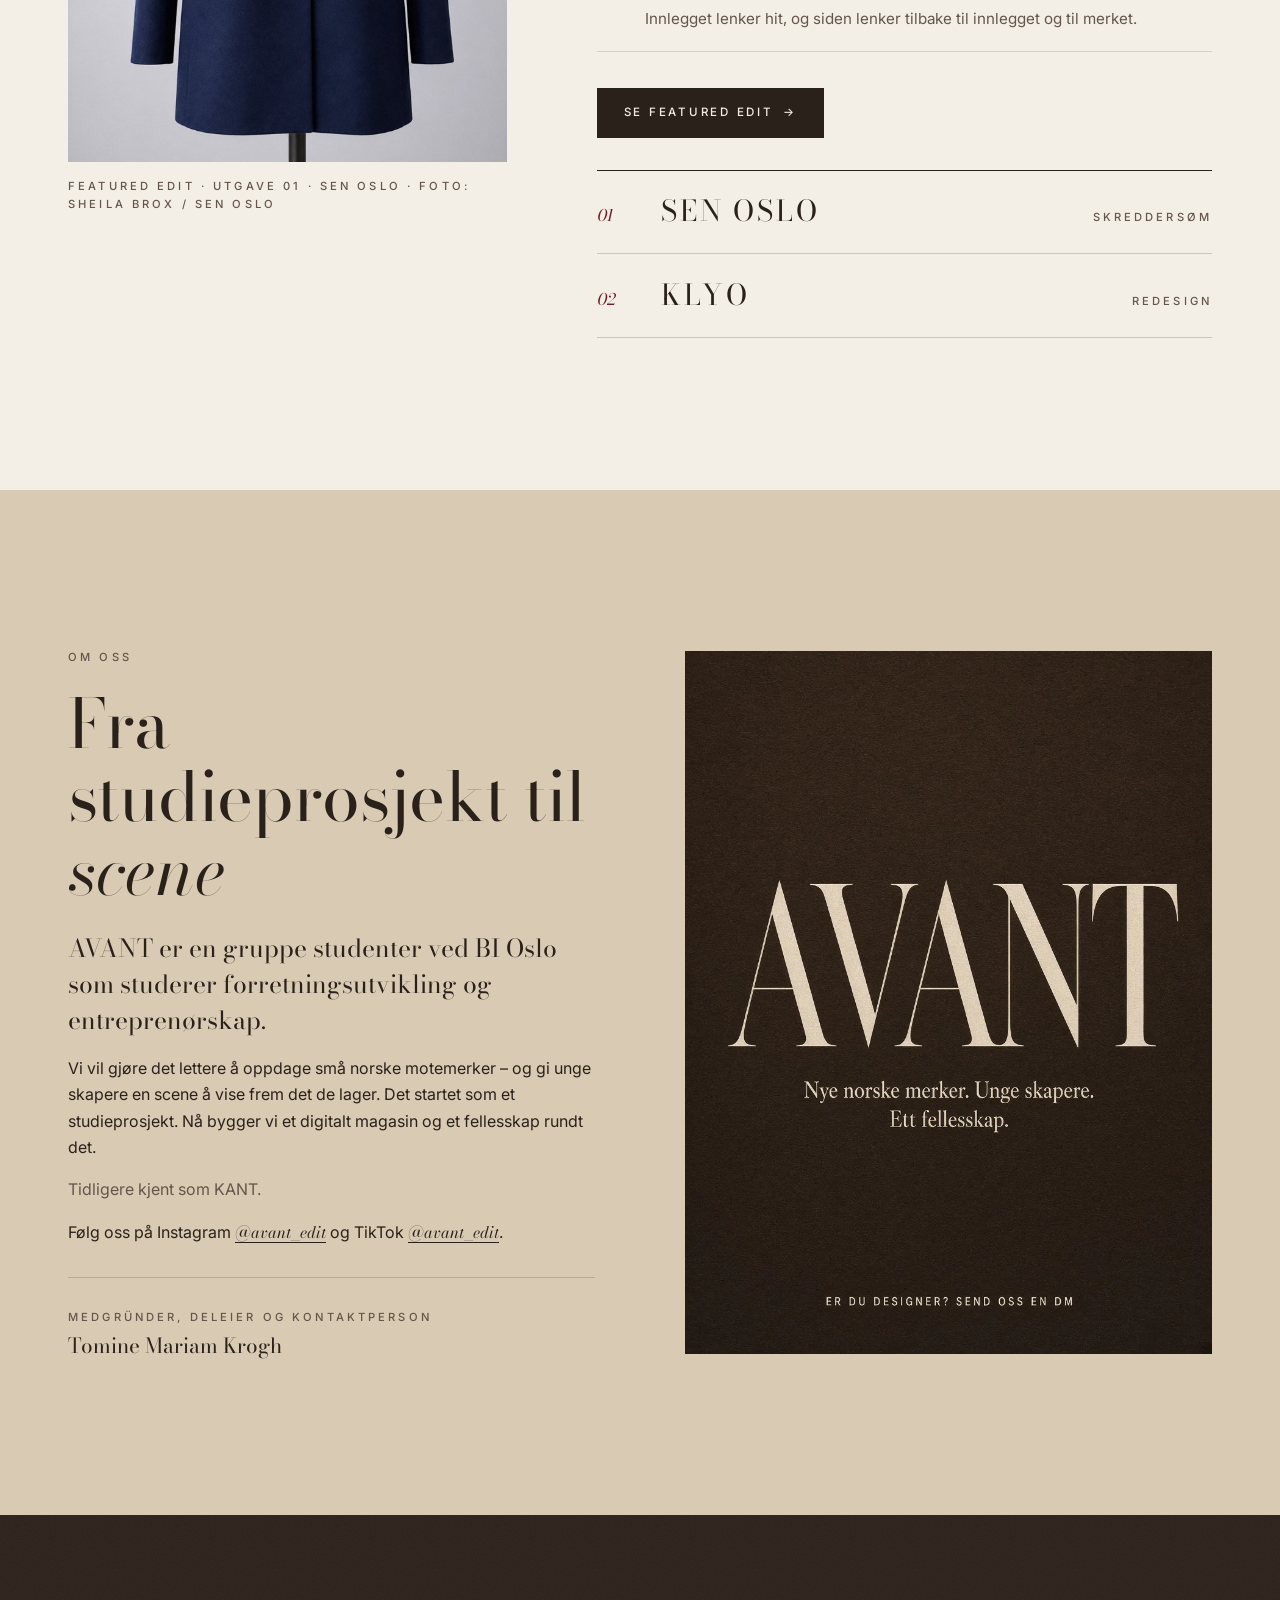
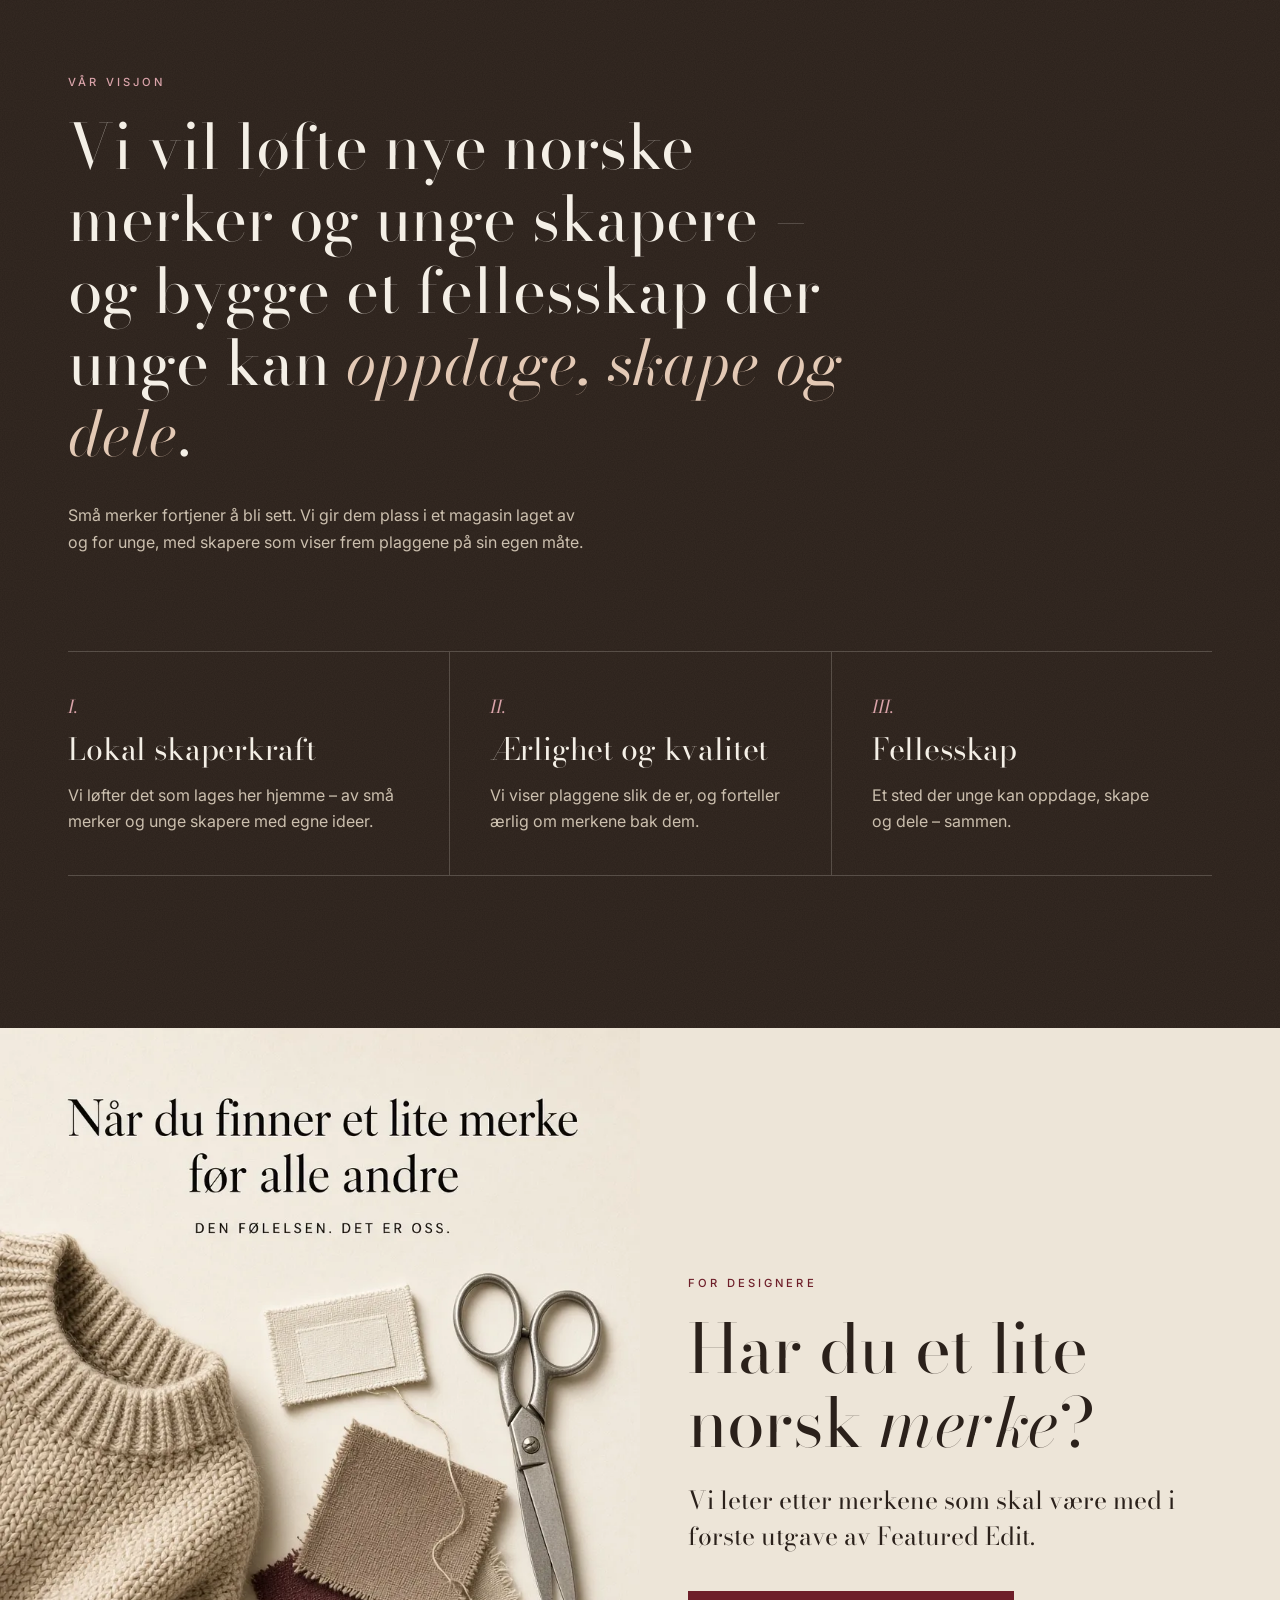
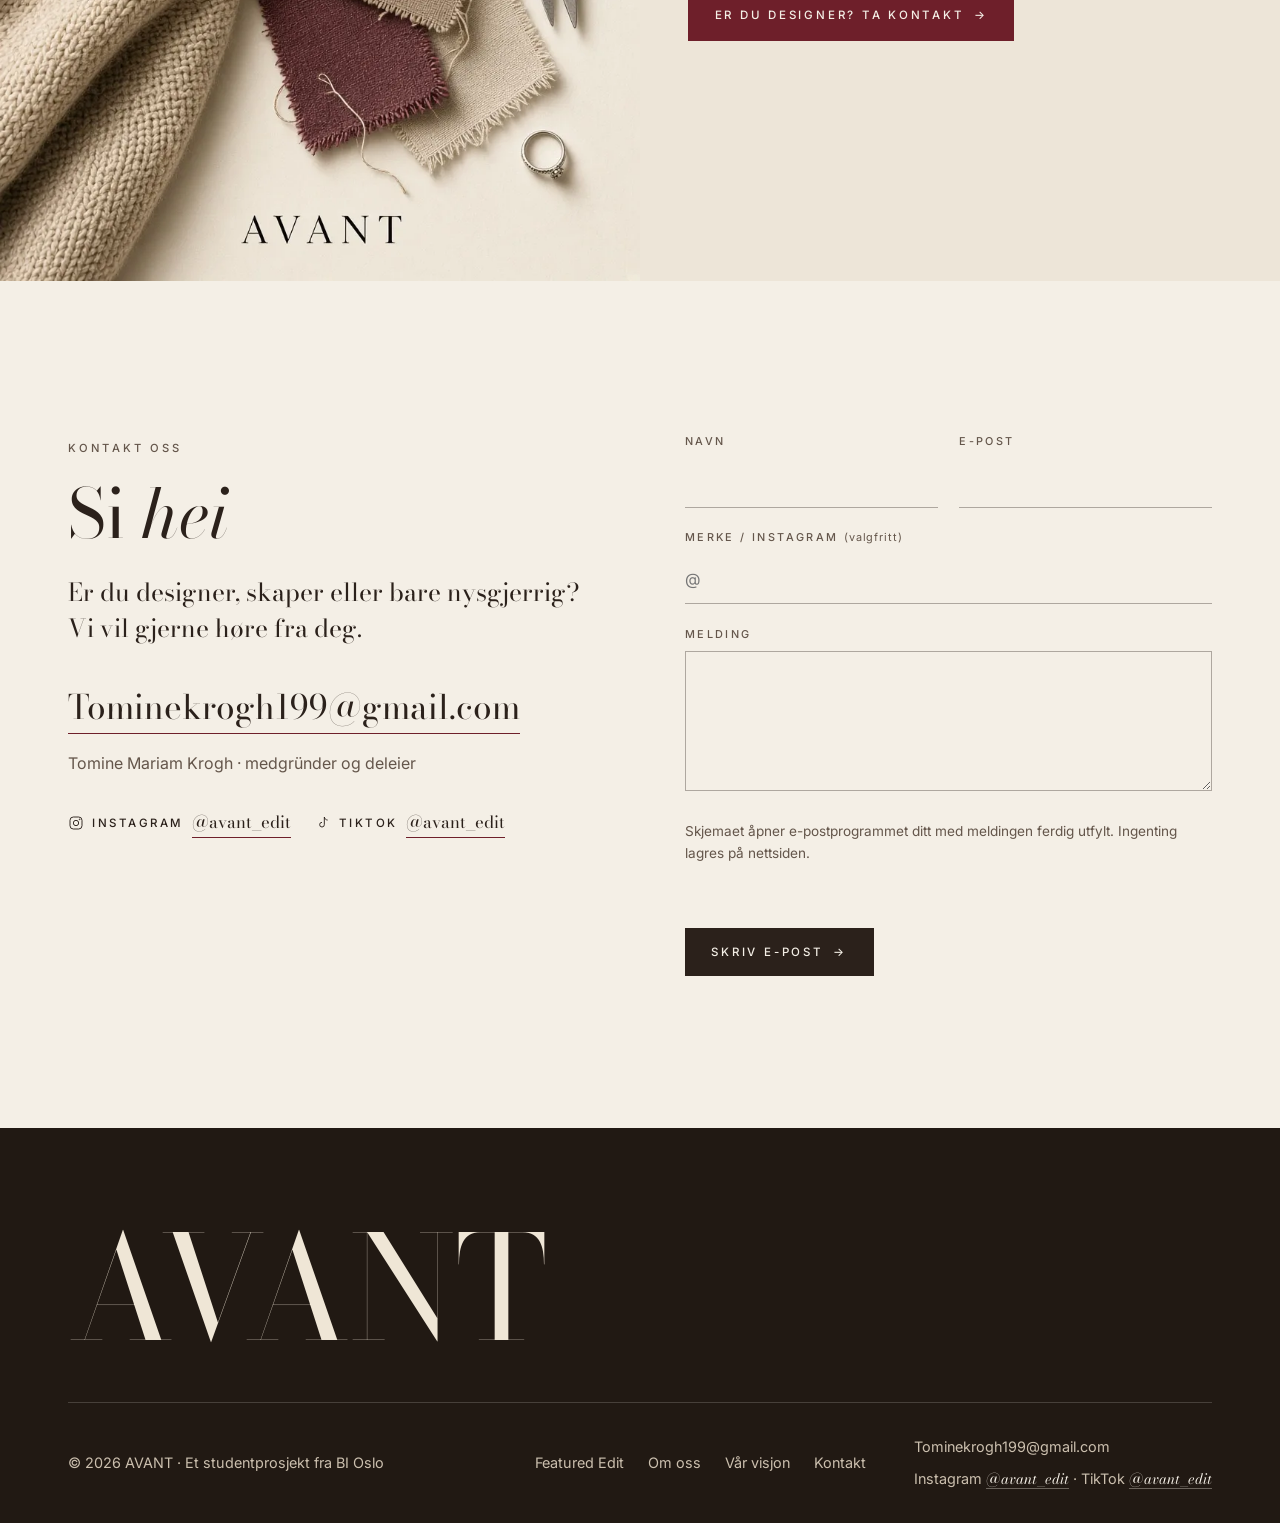
==== commit 24ca4cfc: "Featured Edit: magasinomslag, redaksjonelle features med kapitler/Q&A, ny utvalgt og sterkere retusj" ====
--- a/index.html
+++ b/index.html
@@ -11,6 +11,7 @@
   <link rel="preconnect" href="https://fonts.gstatic.com" crossorigin>
   <link rel="stylesheet" href="https://fonts.googleapis.com/css2?family=Bodoni+Moda:ital,opsz,wght@0,6..96,400..600;1,6..96,400..500&family=Inter:wght@400;500&display=swap">
   <link rel="stylesheet" href="css/style.css">
+  <link rel="stylesheet" href="css/magasin.css">
   <meta property="og:type" content="website">
   <meta property="og:site_name" content="AVANT">
   <meta property="og:locale" content="nb_NO">
@@ -62,8 +63,8 @@
     <section class="seksjon lys" id="featured-edit" aria-labelledby="fe-tittel">
       <div class="wrap delt delt--5-7">
         <figure class="vis" style="margin:0">
-          <div class="bilde-ramme" style="aspect-ratio:4/5">
-            <img src="assets/magasin/sen/design-marine-sloyfe-900.jpg" srcset="assets/magasin/sen/design-marine-sloyfe-900.jpg 720w, assets/magasin/sen/design-marine-sloyfe.jpg 1086w" sizes="(min-width: 880px) 40vw, 100vw" width="1086" height="1357" loading="lazy" decoding="async" alt="Marineblå skreddersydd blazer med gul sløyfe fra SEN Oslo.">
+          <div class="bilde-ramme" style="aspect-ratio:3/4">
+            <img src="assets/magasin/sen-oslo/design-marine-sloyfe-900.jpg" srcset="assets/magasin/sen-oslo/design-marine-sloyfe-900.jpg 675w, assets/magasin/sen-oslo/design-marine-sloyfe.jpg 1086w" sizes="(min-width: 880px) 40vw, 100vw" width="1086" height="1448" loading="lazy" decoding="async" alt="Marineblå skreddersydd blazer med gul sløyfe fra SEN Oslo.">
           </div>
           <figcaption class="bildetekst smaa">Featured Edit · Utgave 01 · SEN Oslo · Foto: Sheila Brox / SEN Oslo</figcaption>
         </figure>
--- a/css/style.css
+++ b/css/style.css
@@ -316,146 +316,3 @@
 .bunn__sosial { margin: 0; }
 .bunn__rad .bunn__sosial a.handle { text-decoration: underline; text-decoration-color: rgba(244,239,230,.35); color: var(--krem); }
 .bunn__rad .bunn__sosial a.handle:hover { text-decoration-color: currentColor; color: #fff; }
-
-/* ============ MAGASIN · Featured Edit Utgave 01 ============ */
-.lesefremdrift { position: fixed; top: 0; left: 0; height: 2px; width: 100%; transform-origin: 0 50%; transform: scaleX(0); background: var(--burgunder); z-index: 60; pointer-events: none; }
-
-/* Åpningsoppslag */
-.mag-aapning { position: relative; min-height: 100vh; min-height: 100svh; display: flex; flex-direction: column; justify-content: space-between; color: #F7F2EA; background: var(--espresso); overflow: hidden; }
-.mag-aapning__bilde, .mag-aapning__bilde img, .mag-aapning__bilde picture { position: absolute; inset: 0; width: 100%; height: 100%; }
-.mag-aapning__bilde img { object-fit: cover; }
-.mag-aapning::after { content: ""; position: absolute; inset: 0; background: linear-gradient(180deg, rgba(33,25,19,.45) 0%, rgba(33,25,19,0) 28%, rgba(33,25,19,0) 45%, rgba(33,25,19,.82) 100%); pointer-events: none; }
-.mag-aapning > .wrap { position: relative; z-index: 1; }
-.mag-aapning__logo { font-family: var(--serif); font-weight: 400; font-variation-settings: "opsz" 96; font-size: clamp(4.2rem, 21vw, 14rem); line-height: .85; letter-spacing: .02em; margin: 0; padding-top: 5.5rem; text-align: center; color: #F7F2EA; }
-.mag-aapning__fot { padding-bottom: clamp(2.5rem, 7vw, 4.5rem); }
-.mag-aapning .kicker { color: #F7F2EA; opacity: .9; margin-bottom: 1rem; }
-.mag-aapning h1 { font-size: clamp(2.6rem, 9vw, 6.2rem); line-height: 1; max-width: 13ch; }
-.mag-aapning h1 em { font-style: italic; }
-.mag-aapning__meta { display: flex; justify-content: space-between; gap: 1rem; flex-wrap: wrap; margin-top: 1.75rem; padding-top: .9rem; border-top: 1px solid rgba(247,242,234,.55); }
-
-/* Ingress og byline */
-.mag-ingress { font-family: var(--serif); font-size: clamp(1.45rem, 4.2vw, 2.35rem); line-height: 1.3; max-width: 30ch; margin: 0; }
-.mag-ingress::first-letter { font-size: 3.1em; float: left; line-height: .82; padding: .06em .08em 0 0; color: var(--burgunder); }
-.byline { display: flex; flex-wrap: wrap; gap: .4rem 2rem; margin-top: 2.25rem; padding-top: 1rem; border-top: 1px solid rgba(43,33,27,.2); color: var(--tekst-dempet); }
-
-/* Tekstspalte */
-.spalte { max-width: 40rem; }
-.spalte p { font-size: 1.05rem; }
-.spalte h2 { font-size: clamp(2rem, 6vw, 3.2rem); }
-.mellomtittel { font-family: var(--serif); font-style: italic; font-size: clamp(1.35rem, 3.6vw, 1.75rem); line-height: 1.3; margin: 3rem 0 0; padding-top: 1.25rem; border-top: 1px solid rgba(43,33,27,.18); }
-.mellomtittel:first-of-type { margin-top: 2rem; }
-.mellomtittel + p { margin-top: .75rem; }
-.mag-sporsmal { list-style: none; margin: 0; padding: 0; }
-
-/* Bildeoppsett */
-.mag-figur { margin: 0; }
-.mag-figur .bilde-ramme img { aspect-ratio: inherit; }
-.mag-figur figcaption { margin-top: .8rem; color: var(--tekst-dempet); }
-.mag-par { display: grid; gap: 1.25rem; }
-.mag-par--forskjovet > :nth-child(2) { margin-top: 0; }
-@media (min-width: 720px) {
-  .mag-par { grid-template-columns: 1fr 1fr; gap: clamp(1.5rem, 3vw, 3rem); align-items: start; }
-  .mag-par--forskjovet > :nth-child(2) { margin-top: 18%; }
-  .mag-par--7-5 { grid-template-columns: 7fr 5fr; }
-}
-.mag-fullbredde { position: relative; }
-.mag-fullbredde img { width: 100%; height: auto; display: block; }
-.mag-fullbredde figcaption { padding: .8rem var(--pad) 0; color: var(--tekst-dempet); }
-
-/* Oppslag: tekst + bilde */
-.mag-oppslag { display: grid; gap: 2.5rem; align-items: start; }
-@media (min-width: 880px) {
-  .mag-oppslag { grid-template-columns: 6fr 5fr; gap: clamp(3rem, 7vw, 7rem); }
-  .mag-oppslag--snu > :first-child { order: 2; }
-  .mag-oppslag .klistre { position: sticky; top: 110px; }
-}
-
-/* Sitat oppå bilde (Emmas mal) */
-.sitat-bilde { position: relative; min-height: 88vh; min-height: 88svh; display: flex; align-items: flex-end; color: #F7F2EA; overflow: hidden; background: var(--espresso); }
-.sitat-bilde img { position: absolute; inset: 0; width: 100%; height: 100%; object-fit: cover; }
-.sitat-bilde::after { content: ""; position: absolute; inset: 0; background: linear-gradient(180deg, rgba(33,25,19,0) 35%, rgba(33,25,19,.78) 100%); }
-.sitat-bilde .wrap { position: relative; z-index: 1; padding-bottom: clamp(3rem, 8vw, 5.5rem); }
-.sitat-stor { font-family: var(--serif); font-style: italic; font-weight: 400; font-size: clamp(1.9rem, 6.2vw, 4.4rem); line-height: 1.12; margin: 0; max-width: 20ch; }
-.sitat-stor::after { content: ""; display: block; width: 4.5rem; height: 1px; background: currentColor; margin-top: 1.75rem; }
-.sitat-kilde { margin: 1rem 0 0; opacity: .85; }
-.sitat-lys { padding: clamp(4.5rem, 12vw, 8rem) 0; text-align: center; }
-.sitat-lys .sitat-stor { margin: 0 auto; color: var(--espresso); }
-.sitat-lys .sitat-stor::after { margin: 1.75rem auto 0; background: var(--burgunder); }
-
-/* Video */
-.mag-video { position: relative; background: var(--espresso); overflow: hidden; }
-.mag-video video { display: block; width: 100%; height: 100%; object-fit: cover; }
-
-/* Takeaways */
-.laerdom { list-style: none; margin: 2.5rem 0 0; padding: 0; counter-reset: laer; border-top: 1px solid rgba(244,239,230,.25); }
-.laerdom li { counter-increment: laer; display: grid; grid-template-columns: 3.25rem 1fr; gap: .25rem; padding: 1.6rem 0; border-bottom: 1px solid rgba(244,239,230,.25); }
-.laerdom li::before { content: counter(laer, upper-roman) "."; font-family: var(--serif); font-style: italic; color: #D9A3A9; font-size: 1.15rem; line-height: 1.5; }
-.laerdom strong { display: block; font-family: var(--serif); font-weight: 400; font-size: clamp(1.3rem, 3.4vw, 1.6rem); line-height: 1.25; }
-.laerdom span { display: block; margin-top: .4rem; color: var(--krem-dempet); }
-@media (min-width: 880px) { .laerdom { display: grid; grid-template-columns: 1fr 1fr; column-gap: 4rem; } }
-
-/* Stylingtips */
-.tips { text-align: center; }
-.tips__tekst { font-family: var(--serif); font-style: italic; font-size: clamp(2.6rem, 11vw, 7.5rem); line-height: 1; margin: .5rem 0 0; color: var(--burgunder); }
-.tips p:not(.tips__tekst):not(.kicker) { max-width: 46ch; margin-left: auto; margin-right: auto; }
-
-/* Galleri */
-.galleri { columns: 2; column-gap: .75rem; }
-.galleri figure { margin: 0 0 .75rem; break-inside: avoid; }
-.galleri figcaption { font-size: .6rem; margin-top: .45rem; color: var(--tekst-dempet); }
-@media (min-width: 880px) { .galleri { columns: 3; column-gap: 1.5rem; } .galleri figure { margin-bottom: 1.5rem; } }
-
-/* Kreditering og neste */
-.kreditering { display: grid; gap: 1.5rem; padding-top: 1.5rem; border-top: 1px solid rgba(43,33,27,.2); }
-.kreditering dl { margin: 0; display: grid; grid-template-columns: max-content 1fr; gap: .5rem 1.5rem; font-size: .95rem; }
-.kreditering dt { color: var(--tekst-dempet); }
-.kreditering dd { margin: 0; }
-.neste { display: grid; text-decoration: none; color: var(--krem); background: var(--espresso); position: relative; overflow: hidden; min-height: 70vh; align-items: end; }
-.neste img { position: absolute; inset: 0; width: 100%; height: 100%; object-fit: cover; opacity: .62; transition: transform 1.6s var(--ease), opacity .6s; }
-.neste:hover img { transform: scale(1.03); opacity: .72; }
-.neste .wrap { position: relative; z-index: 1; padding-top: 4rem; padding-bottom: clamp(3rem, 8vw, 5rem); }
-.neste__tittel { font-family: var(--serif); font-size: clamp(3rem, 12vw, 8rem); line-height: .95; margin: .5rem 0 0; }
-.neste__tittel em { font-style: italic; }
-
-/* Landing: innganger */
-.innganger { display: grid; gap: 4.5rem; }
-@media (min-width: 880px) { .innganger { grid-template-columns: 1fr 1fr; gap: clamp(2.5rem, 5vw, 5rem); } .innganger > :nth-child(2) { margin-top: 9rem; } }
-.inngang { display: block; text-decoration: none; }
-.inngang .bilde-ramme { aspect-ratio: 4 / 5; }
-.inngang__meta { display: flex; justify-content: space-between; margin-top: 1.1rem; padding-top: .8rem; border-top: 1px solid rgba(43,33,27,.3); color: var(--tekst-dempet); }
-.inngang h2 { font-size: clamp(2.6rem, 8vw, 4.6rem); margin-top: .8rem; }
-.inngang h2 em { font-style: italic; }
-.inngang p { max-width: 42ch; color: var(--tekst-dempet); }
-.inngang .lenke { margin-top: 1.25rem; }
-.inngang:hover .bilde-ramme img { transform: scale(1.03); }
-.filmstripe { display: grid; grid-template-columns: repeat(2, 1fr); gap: .75rem; }
-@media (min-width: 880px) { .filmstripe { grid-template-columns: repeat(4, 1fr); gap: 1.5rem; } }
-.filmstripe .bilde-ramme { aspect-ratio: 4 / 5; }
-.innhold-liste { list-style: none; margin: 2rem 0 0; padding: 0; border-top: 1px solid var(--espresso); }
-.innhold-liste li { display: grid; grid-template-columns: 3rem 1fr auto; gap: 1rem; align-items: baseline; padding: 1.1rem 0; border-bottom: 1px solid rgba(43,33,27,.2); }
-.innhold-liste a { font-family: var(--serif); font-size: clamp(1.3rem, 3.5vw, 1.8rem); text-decoration: none; }
-.innhold-liste a:hover { color: var(--burgunder); }
-.innhold-liste .nr { font-family: var(--serif); font-style: italic; color: var(--burgunder); }
-/* Åpningsoppslag: sterkere toning på mobil, todelt oppslag på desktop (Emmas omslag) */
-.mag-aapning::after { background: linear-gradient(180deg, rgba(33,25,19,.55) 0%, rgba(33,25,19,0) 26%, rgba(33,25,19,0) 38%, rgba(33,25,19,.9) 88%); }
-.sitat-bilde::after { background: linear-gradient(180deg, rgba(33,25,19,0) 30%, rgba(33,25,19,.86) 100%); }
-@media (min-width: 880px) {
-  .mag-aapning { display: grid; grid-template-columns: 7fr 5fr; grid-template-rows: auto 1fr; background: var(--krem); color: var(--espresso); }
-  .mag-aapning::after { display: none; }
-  .mag-aapning__bilde { position: relative; grid-column: 1; grid-row: 1 / span 2; min-height: 100vh; min-height: 100svh; }
-  .mag-aapning > .wrap { grid-column: 2; padding-left: clamp(2.5rem, 4vw, 4.5rem); padding-right: clamp(2rem, 4vw, 4rem); }
-  .mag-aapning__logo { color: var(--espresso); font-size: clamp(4rem, 9.5vw, 9.5rem); text-align: left; padding-top: 7rem; }
-  .mag-aapning__fot { align-self: end; }
-  .mag-aapning .kicker { color: var(--tekst-dempet); }
-  .mag-aapning h1 { font-size: clamp(2.6rem, 4.6vw, 4.6rem); }
-  .mag-aapning h1 em { color: var(--burgunder); }
-  .mag-aapning__meta { border-top-color: var(--espresso); }
-  .topp--magasin:not(.scrollet) .ordmerke-lite { color: #F7F2EA; }
-}
-@media (min-width: 880px) { .topp--magasin { color: var(--espresso); } }
-.sitat-bilde--mork::after { background: linear-gradient(180deg, rgba(33,25,19,.3) 0%, rgba(33,25,19,.45) 40%, rgba(33,25,19,.88) 100%); }
-/* Detaljene: plaggene først */
-.detaljer { display: grid; grid-template-columns: 1fr 1fr; gap: .75rem; }
-.detaljer > :first-child { grid-column: 1 / -1; }
-@media (min-width: 880px) { .detaljer { grid-template-columns: 1.3fr 1fr 1fr; gap: 1.5rem; } .detaljer > :first-child { grid-column: auto; } }
-.mag-aapning__bilde img { object-position: 50% 0; }
--- a/css/magasin.css
+++ b/css/magasin.css
@@ -0,0 +1,168 @@
+/* AVANT – Featured Edit (magasin). Lenkes inn etter style.css. */
+.lesefremdrift { position: fixed; top: 0; left: 0; height: 2px; width: 100%; transform-origin: 0 50%; transform: scaleX(0); background: var(--burgunder); z-index: 60; pointer-events: none; }
+.topp--fast { background: rgba(244,239,230,.94); color: var(--espresso); box-shadow: 0 1px 0 rgba(43,33,27,.1); }
+@supports (backdrop-filter: blur(8px)) { .topp--fast { background: rgba(244,239,230,.82); backdrop-filter: blur(12px); } }
+.mag { padding-top: 64px; }
+@media (min-width: 880px) { .mag { padding-top: 76px; } }
+.mag img { display: block; width: 100%; height: auto; }
+.mag figure { margin: 0; }
+.bt { margin-top: .75rem; color: var(--tekst-dempet); font-size: .62rem; letter-spacing: .22em; }
+.mork .bt { color: var(--krem-dempet); }
+.ramme { position: relative; overflow: hidden; background: var(--sand); }
+.ramme img { width: 100%; height: 100%; object-fit: cover; }
+.hairline { border: 0; border-top: 1px solid rgba(43,33,27,.22); margin: 0; }
+
+/* ---------- Omslag (featured.html) ---------- */
+.omslag-wrap { display: grid; gap: 3rem; padding: clamp(1.5rem, 4vw, 3rem) 0 clamp(4rem, 10vw, 7rem); }
+@media (min-width: 980px) { .omslag-wrap { grid-template-columns: minmax(0, 6fr) minmax(0, 5fr); gap: clamp(3rem, 6vw, 6rem); align-items: start; } }
+.omslag { position: relative; aspect-ratio: 3 / 4; overflow: hidden; background: #C9CBD0; color: var(--espresso); box-shadow: 0 40px 80px -50px rgba(43,33,27,.55); }
+.omslag > img { position: absolute; inset: 0; width: 100%; height: 100%; object-fit: cover; object-position: 50% 35%; }
+.omslag::after { content: ""; position: absolute; inset: 0; pointer-events: none; background: linear-gradient(180deg, rgba(244,239,230,.0) 60%, rgba(33,25,19,.55) 100%); }
+.omslag__topp { position: absolute; top: 0; left: 0; right: 0; z-index: 1; padding: 4% 6% 0; text-align: center; }
+.omslag__masthead { font-family: var(--serif); font-weight: 400; font-variation-settings: "opsz" 96; font-size: clamp(4.4rem, 19vw, 11rem); line-height: .82; letter-spacing: .02em; margin: 0; }
+.omslag__under { display: flex; justify-content: space-between; align-items: baseline; margin-top: .6rem; padding-top: .45rem; border-top: 1px solid currentColor; font-size: .58rem; }
+.omslag__under em { font-family: var(--serif); font-style: italic; font-size: 1.25rem; letter-spacing: 0; text-transform: none; }
+.omslag__linjer { position: absolute; z-index: 1; left: 6%; right: 6%; bottom: 5%; color: #F7F2EA; display: grid; gap: .9rem; }
+.omslag__linjer p { margin: 0; }
+.coverlinje b { display: block; font-family: var(--sans); font-weight: 500; font-size: .6rem; letter-spacing: .3em; text-transform: uppercase; }
+.coverlinje span { font-family: var(--serif); font-style: italic; font-size: clamp(1.1rem, 3.6vw, 1.7rem); line-height: 1.15; }
+.omslag__sitat { position: absolute; z-index: 1; right: 6%; top: 46%; max-width: 30%; text-align: right; font-family: var(--serif); font-style: italic; font-size: clamp(1rem, 2.6vw, 1.5rem); line-height: 1.1; color: var(--espresso); }
+.redaksjon h2 { font-size: clamp(2rem, 5vw, 3rem); }
+.redaksjon .dropcap::first-letter { font-family: var(--serif); float: left; font-size: 4.2em; line-height: .78; padding: .08em .1em 0 0; color: var(--burgunder); }
+.register { list-style: none; margin: 2.5rem 0 0; padding: 0; border-top: 1px solid var(--espresso); }
+.register li { border-bottom: 1px solid rgba(43,33,27,.2); }
+.register a { display: grid; grid-template-columns: 2.6rem 1fr auto; gap: 1rem; align-items: baseline; padding: 1.15rem 0; text-decoration: none; }
+.register .nr { font-family: var(--serif); font-style: italic; color: var(--burgunder); }
+.register strong { display: block; font-family: var(--serif); font-weight: 400; font-size: clamp(1.4rem, 3.6vw, 2rem); letter-spacing: .14em; text-transform: uppercase; line-height: 1.1; }
+.register span.t { display: block; font-family: var(--serif); font-style: italic; color: var(--tekst-dempet); margin-top: .2rem; }
+.register a:hover strong { color: var(--burgunder); }
+.register .pil { align-self: center; }
+.innhold-liste { list-style: none; margin: 2rem 0 0; padding: 0; border-top: 1px solid var(--espresso); }
+.innhold-liste li { display: grid; grid-template-columns: 3rem 1fr auto; gap: 1rem; align-items: baseline; padding: 1.1rem 0; border-bottom: 1px solid rgba(43,33,27,.2); }
+.innhold-liste a { font-family: var(--serif); font-size: clamp(1.3rem, 3.5vw, 1.8rem); text-decoration: none; letter-spacing: .1em; text-transform: uppercase; }
+.innhold-liste a:hover { color: var(--burgunder); }
+.innhold-liste .nr { font-family: var(--serif); font-style: italic; color: var(--burgunder); }
+
+/* Inngangsoppslag på landing */
+.aapnere { display: grid; gap: 5rem; }
+.aapner { display: grid; gap: 1.75rem; text-decoration: none; }
+@media (min-width: 880px) { .aapner { grid-template-columns: 7fr 5fr; gap: clamp(2.5rem, 5vw, 5rem); align-items: end; } .aapner--snu > :first-child { order: 2; } }
+.aapner .ramme { aspect-ratio: 4 / 5; }
+.aapner:hover img { transform: scale(1.025); }
+.aapner img { transition: transform 1.6s var(--ease); }
+.ordmerke-merke { font-family: var(--serif); font-weight: 400; font-variation-settings: "opsz" 96; text-transform: uppercase; letter-spacing: .12em; line-height: .9; margin: 0; font-size: clamp(3.4rem, 13vw, 8.5rem); }
+.aapner .ordmerke-merke { font-size: clamp(3rem, 10vw, 6.5rem); }
+.aapner__tittel { font-family: var(--serif); font-style: italic; font-size: clamp(1.5rem, 3.6vw, 2.2rem); line-height: 1.2; margin: 1rem 0 0; }
+.aapner p { color: var(--tekst-dempet); max-width: 42ch; }
+
+/* ---------- Feature-åpning ---------- */
+.f-aapning { display: grid; }
+@media (min-width: 980px) { .f-aapning { grid-template-columns: 1fr 1fr; min-height: calc(100svh - 76px); } }
+.f-aapning__bilde { position: relative; min-height: 70svh; background: var(--sand); }
+.f-aapning__bilde img { position: absolute; inset: 0; width: 100%; height: 100%; object-fit: cover; object-position: 50% 20%; }
+@media (min-width: 980px) { .f-aapning__bilde { min-height: 0; } }
+.f-aapning__tekst { display: flex; flex-direction: column; justify-content: space-between; gap: 2.5rem; padding: clamp(2.5rem, 6vw, 4.5rem) var(--pad); }
+.f-meta { display: flex; justify-content: space-between; gap: 1rem; padding-bottom: .9rem; border-bottom: 1px solid var(--espresso); }
+.f-aapning .ordmerke-merke { margin-top: auto; }
+.f-tittel { font-family: var(--serif); font-style: italic; font-weight: 400; font-size: clamp(1.9rem, 4.4vw, 3.3rem); line-height: 1.08; margin: 1.1rem 0 0; color: var(--burgunder); }
+.standfirst { font-family: var(--serif); font-size: clamp(1.15rem, 2.4vw, 1.4rem); line-height: 1.45; margin: 1.5rem 0 0; max-width: 34ch; }
+.byline { display: grid; gap: .35rem; margin-top: 2rem; padding-top: 1rem; border-top: 1px solid rgba(43,33,27,.25); color: var(--tekst-dempet); }
+
+/* ---------- Kapitler og tekst ---------- */
+.kapittel { padding: clamp(4.5rem, 11vw, 8rem) 0; }
+.kap-hode { display: grid; gap: .5rem; margin-bottom: clamp(2rem, 5vw, 3.5rem); }
+.kap-nr { font-family: var(--serif); font-style: italic; color: var(--burgunder); font-size: 1.15rem; }
+.kap-hode h2 { font-size: clamp(2.3rem, 6.5vw, 4.4rem); }
+.kap-hode h2 em { font-style: italic; }
+.tekst { max-width: 37rem; }
+.tekst p { font-size: 1.06rem; line-height: 1.75; }
+.dropcap::first-letter { font-family: var(--serif); float: left; font-size: 4.6em; line-height: .78; padding: .09em .1em 0 0; color: var(--burgunder); }
+.to-spalter { display: grid; gap: 3rem; }
+@media (min-width: 980px) { .to-spalter { grid-template-columns: 5fr 7fr; gap: clamp(3rem, 7vw, 7rem); align-items: start; } .to-spalter--snu > :first-child { order: 2; } .klistre { position: sticky; top: 110px; } }
+
+/* Q&A */
+.qa { margin: 0; }
+.qa dt { margin-top: 2.6rem; padding-top: 1.1rem; border-top: 1px solid rgba(43,33,27,.18); font-family: var(--serif); font-style: italic; font-size: clamp(1.3rem, 3vw, 1.6rem); line-height: 1.3; }
+.qa dt:first-child { margin-top: 0; }
+.qa dd { margin: .8rem 0 0; font-size: 1.06rem; line-height: 1.75; }
+.qa .hvem { display: block; font-family: var(--sans); font-style: normal; font-size: .6rem; font-weight: 500; letter-spacing: .3em; text-transform: uppercase; color: var(--burgunder); margin-bottom: .45rem; }
+.qa dd .hvem { color: var(--tekst-dempet); }
+.notis { font-size: .85rem; color: var(--tekst-dempet); border-left: 1px solid var(--burgunder); padding-left: 1rem; margin-bottom: 2.5rem; max-width: 34rem; }
+
+/* Bildeoppsett */
+.spread { position: relative; }
+.spread img { width: 100%; height: auto; }
+.spread .bt { padding: 0 var(--pad); }
+.spread--hoy img { height: 92svh; object-fit: cover; }
+.grid-asym { display: grid; gap: 1rem; grid-template-columns: 1fr 1fr; }
+.grid-asym > .stor { grid-column: 1 / -1; }
+@media (min-width: 880px) {
+  .grid-asym { grid-template-columns: repeat(12, 1fr); gap: 1.5rem; align-items: start; }
+  .grid-asym > .a { grid-column: 1 / span 7; }
+  .grid-asym > .b { grid-column: 9 / span 4; margin-top: 12rem; }
+  .grid-asym > .c { grid-column: 3 / span 4; margin-top: -6rem; }
+  .grid-asym > .d { grid-column: 8 / span 5; margin-top: 4rem; }
+  .grid-asym > .stor { grid-column: 1 / -1; }
+}
+.trio { display: grid; grid-template-columns: 1fr 1fr; gap: .75rem; }
+.trio > :first-child { grid-column: 1 / -1; }
+@media (min-width: 880px) { .trio { grid-template-columns: 1.25fr 1fr 1fr; gap: 1.5rem; align-items: end; } .trio > :first-child { grid-column: auto; } .trio > :nth-child(2) { margin-bottom: 4rem; } }
+
+/* Pull quotes */
+.pq { padding: clamp(5rem, 13vw, 9rem) 0; text-align: center; }
+.pq blockquote { margin: 0 auto; max-width: 18ch; font-family: var(--serif); font-style: italic; font-weight: 400; font-size: clamp(2.2rem, 7.4vw, 5.6rem); line-height: 1.05; }
+.pq .kilde { margin-top: 2rem; }
+.pq .strek { display: block; width: 3.5rem; height: 1px; background: var(--burgunder); margin: 2rem auto 0; }
+.pq-spread { display: grid; background: var(--espresso); color: var(--krem); }
+@media (min-width: 880px) { .pq-spread { grid-template-columns: 1fr 1fr; min-height: 100svh; } }
+.pq-spread .ramme { min-height: 70svh; }
+.pq-spread .ramme img { position: absolute; inset: 0; }
+.pq-spread__tekst { display: flex; flex-direction: column; justify-content: center; padding: clamp(3.5rem, 9vw, 6rem) var(--pad); }
+.pq-spread blockquote { margin: 0; font-family: var(--serif); font-style: italic; font-size: clamp(3.4rem, 11vw, 8.5rem); line-height: .95; color: #F3E3D3; }
+.pq-spread p { color: var(--krem-dempet); max-width: 36ch; }
+
+/* Takeaways */
+.takeaways { background: var(--espresso); color: var(--krem); }
+.takeaways__inner { display: grid; }
+@media (min-width: 980px) { .takeaways__inner { grid-template-columns: 5fr 7fr; } }
+.takeaways video { display: block; width: 100%; height: 100%; object-fit: cover; aspect-ratio: 9 / 16; max-height: 100svh; }
+.takeaways__tekst { padding: clamp(3.5rem, 9vw, 6.5rem) var(--pad); align-self: center; }
+.takeaways__boks { border: 1px solid rgba(244,239,230,.35); padding: clamp(1.5rem, 4vw, 2.75rem); margin-top: 2rem; }
+.takeaways h2 { font-size: clamp(2.2rem, 6vw, 3.8rem); }
+.takeaways h2 em { font-style: italic; color: #E3C9B5; }
+.tk { list-style: none; margin: 0; padding: 0; counter-reset: tk; }
+.tk li { counter-increment: tk; display: grid; grid-template-columns: 2.75rem 1fr; padding: 1.15rem 0; border-bottom: 1px solid rgba(244,239,230,.18); }
+.tk li:first-child { padding-top: 0; } .tk li:last-child { border-bottom: 0; padding-bottom: 0; }
+.tk li::before { content: counter(tk, upper-roman) "."; font-family: var(--serif); font-style: italic; color: #D9A3A9; font-size: 1.1rem; line-height: 1.45; }
+.tk strong { display: block; font-family: var(--serif); font-weight: 400; font-size: clamp(1.2rem, 3vw, 1.45rem); line-height: 1.3; }
+.tk span { display: block; margin-top: .3rem; color: var(--krem-dempet); font-size: .95rem; }
+
+/* Kontaktark-galleri */
+.kontaktark { columns: 2; column-gap: .75rem; }
+.kontaktark figure { break-inside: avoid; margin-bottom: .75rem; }
+@media (min-width: 880px) { .kontaktark { columns: 3; column-gap: 1.5rem; } .kontaktark figure { margin-bottom: 1.5rem; } }
+
+/* Kreditering */
+.kred { display: grid; gap: 2.5rem; padding: clamp(3.5rem, 9vw, 6rem) 0; }
+@media (min-width: 880px) { .kred { grid-template-columns: 1fr 1fr; } }
+.kred dl { margin: 0; display: grid; grid-template-columns: max-content 1fr; gap: .65rem 1.75rem; border-top: 1px solid var(--espresso); padding-top: 1.1rem; }
+.kred dt { font-size: .62rem; letter-spacing: .26em; text-transform: uppercase; color: var(--tekst-dempet); padding-top: .25rem; }
+.kred dd { margin: 0; font-family: var(--serif); font-size: 1.1rem; }
+.neste { display: grid; position: relative; min-height: 78svh; align-items: end; text-decoration: none; color: #F7F2EA; background: var(--espresso); overflow: hidden; }
+.neste img { position: absolute; inset: 0; width: 100%; height: 100%; object-fit: cover; opacity: .58; transition: transform 1.6s var(--ease), opacity .6s; }
+.neste:hover img { transform: scale(1.03); opacity: .7; }
+.neste .wrap { position: relative; padding-bottom: clamp(3rem, 8vw, 5rem); }
+.neste .ordmerke-merke { color: #F7F2EA; }
+
+/* Video, bilder inn */
+.bilde-inn { opacity: 0; transform: translateY(14px); transition: opacity 1.2s var(--ease), transform 1.2s var(--ease); }
+.bilde-inn.synlig, .no-js .bilde-inn { opacity: 1; transform: none; }
+@media (prefers-reduced-motion: reduce) { .bilde-inn { opacity: 1; transform: none; transition: none; } }
+/* Justeringer: omslag og asymmetrisk grid */
+.omslag { background: #BEBDC3; }
+.omslag > img { top: 19%; height: 81%; object-position: 50% 0; -webkit-mask-image: linear-gradient(to bottom, transparent 0, #000 10%); mask-image: linear-gradient(to bottom, transparent 0, #000 10%); }
+@media (min-width: 880px) { .grid-asym > .c { margin-top: 3rem; } }
+.omslag { container-type: inline-size; }
+.omslag__masthead { font-size: 24cqw; }
+.omslag::after { background: linear-gradient(180deg, rgba(33,25,19,0) 55%, rgba(33,25,19,.7) 100%); }
+.coverlinje span { font-size: clamp(1.05rem, 4.6cqw, 1.7rem); }
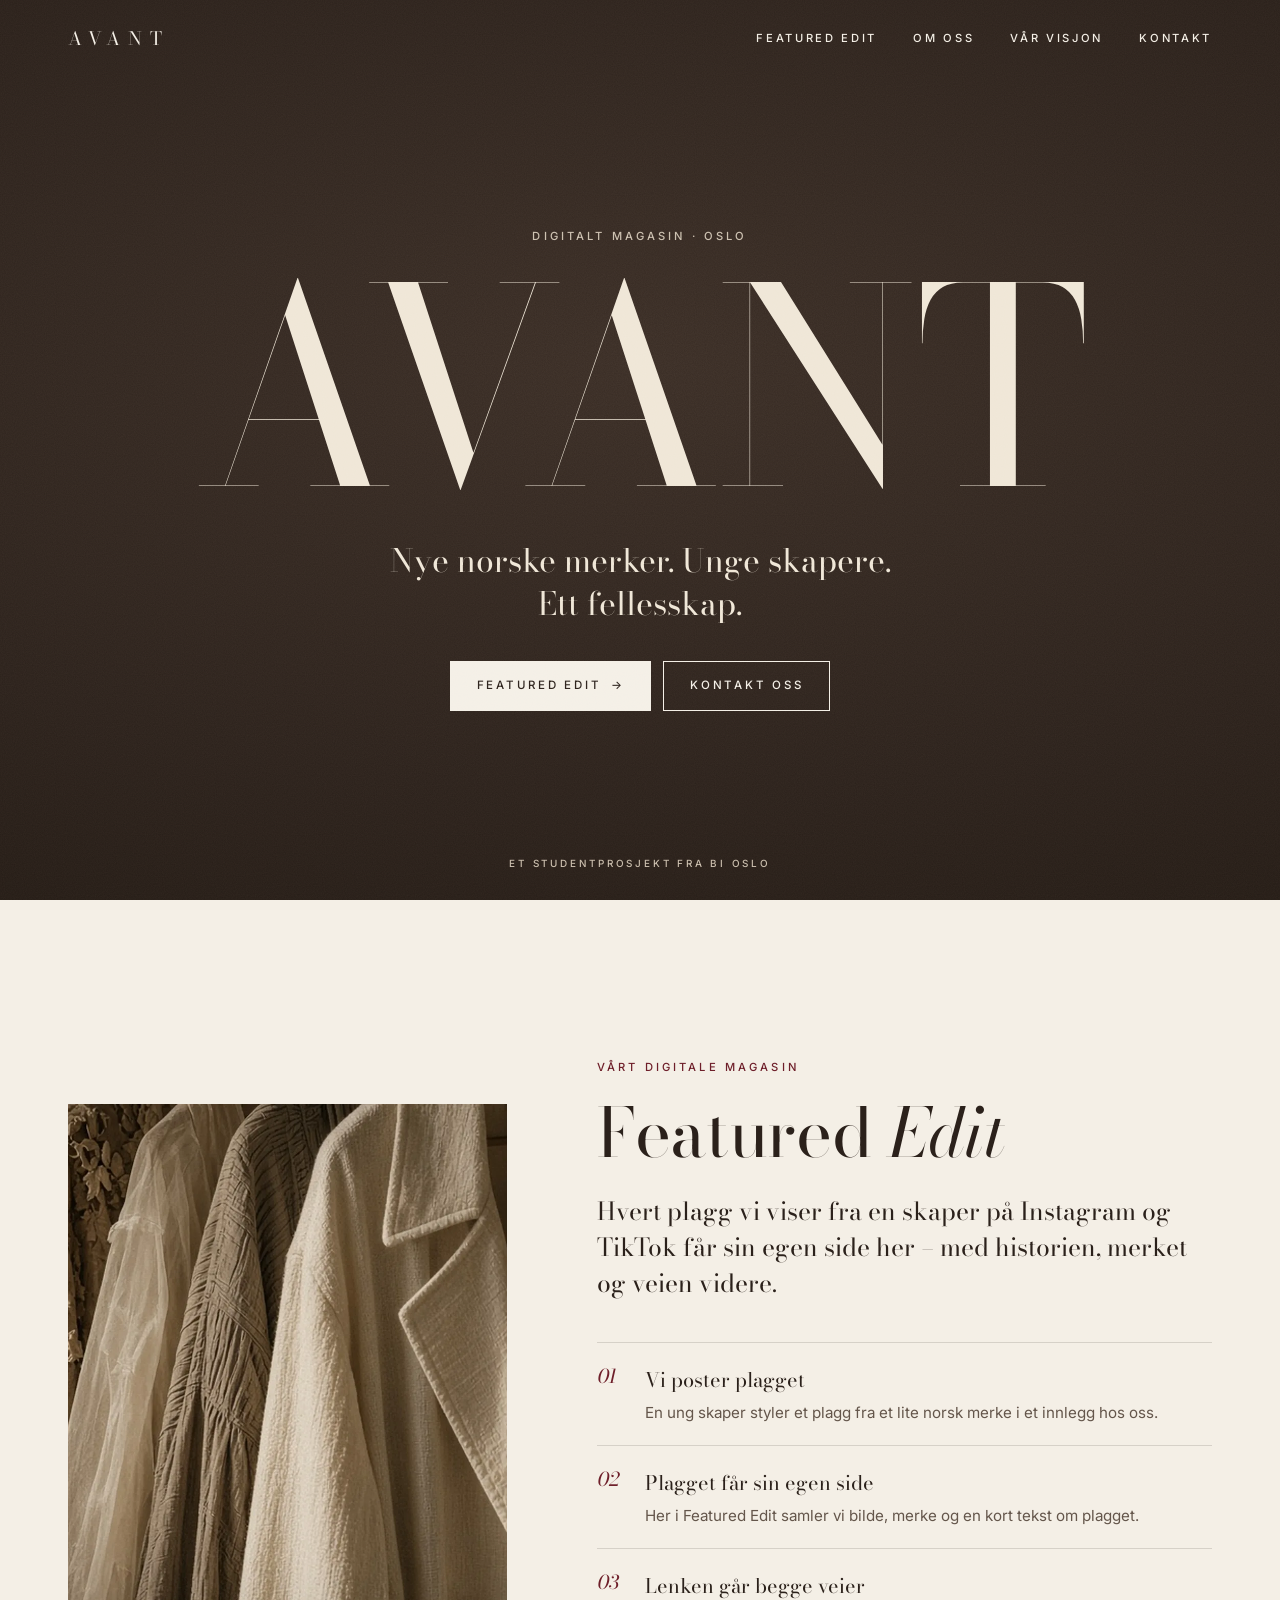
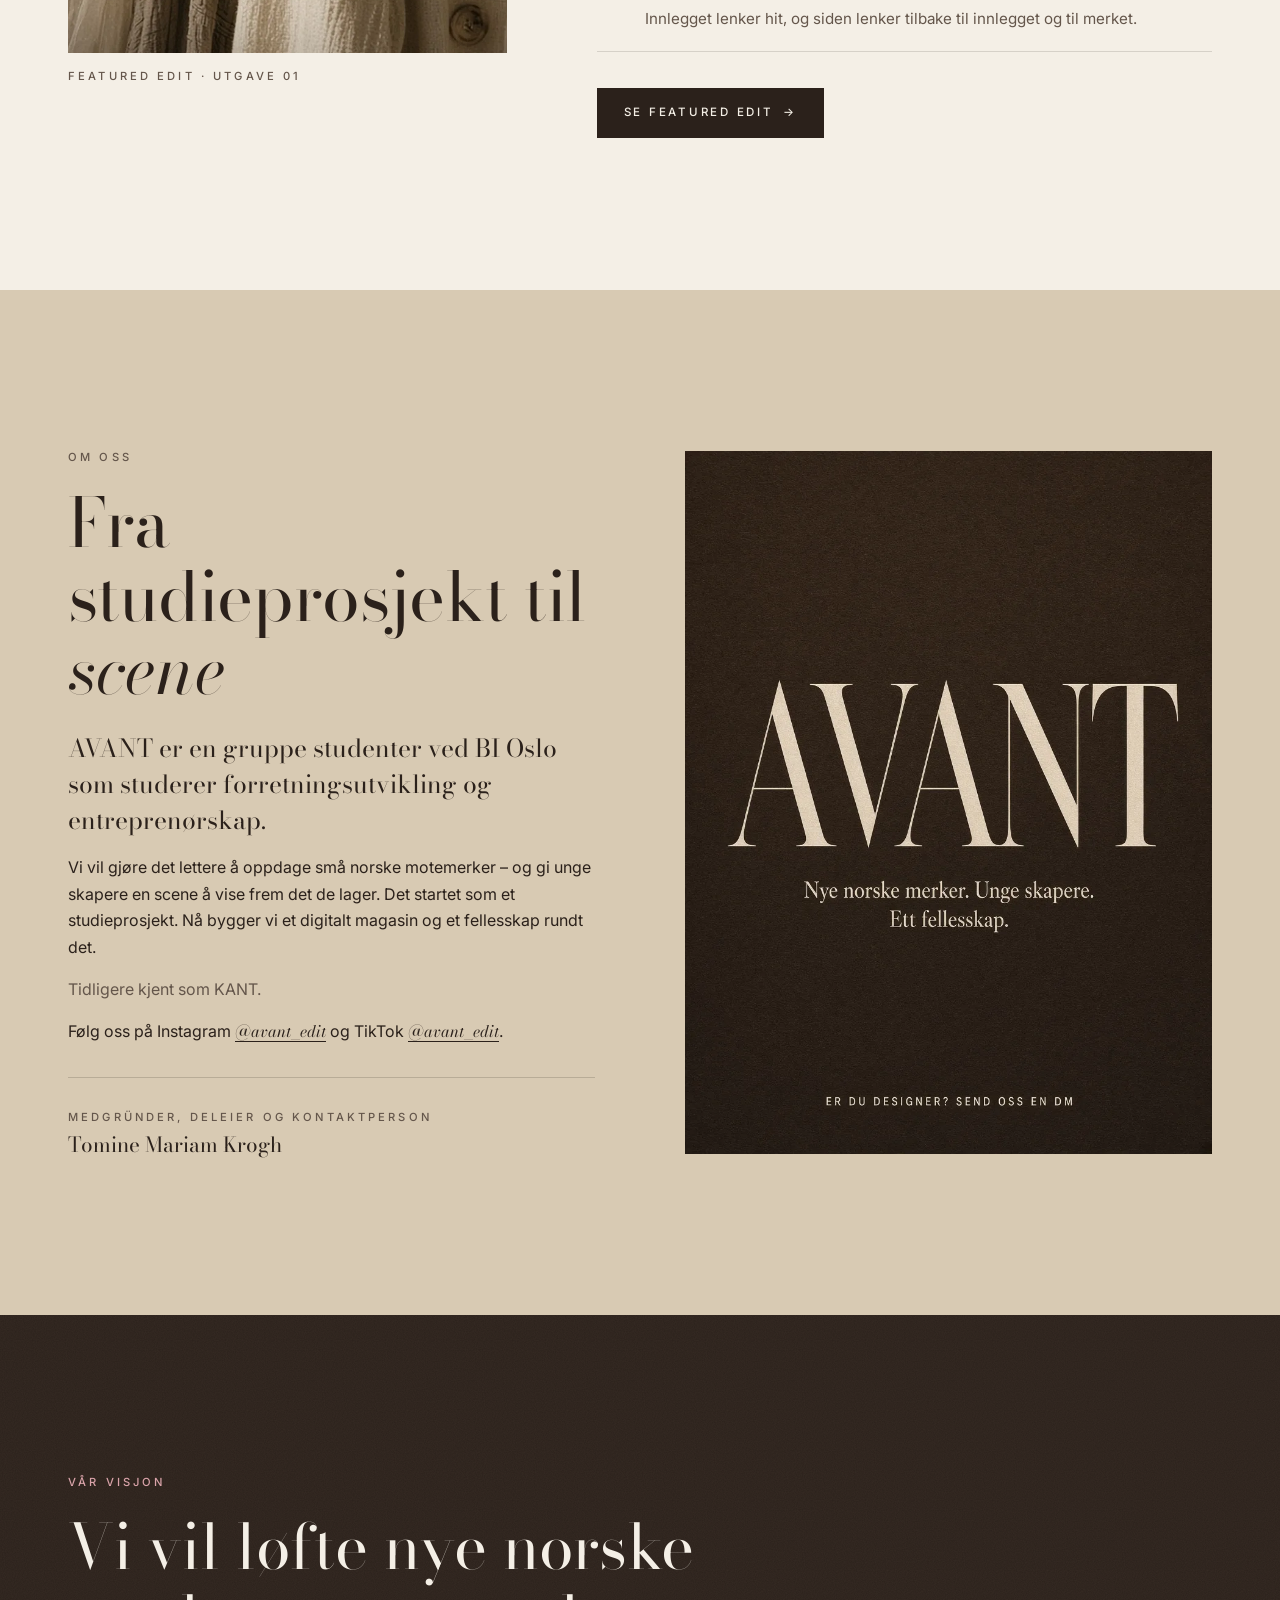
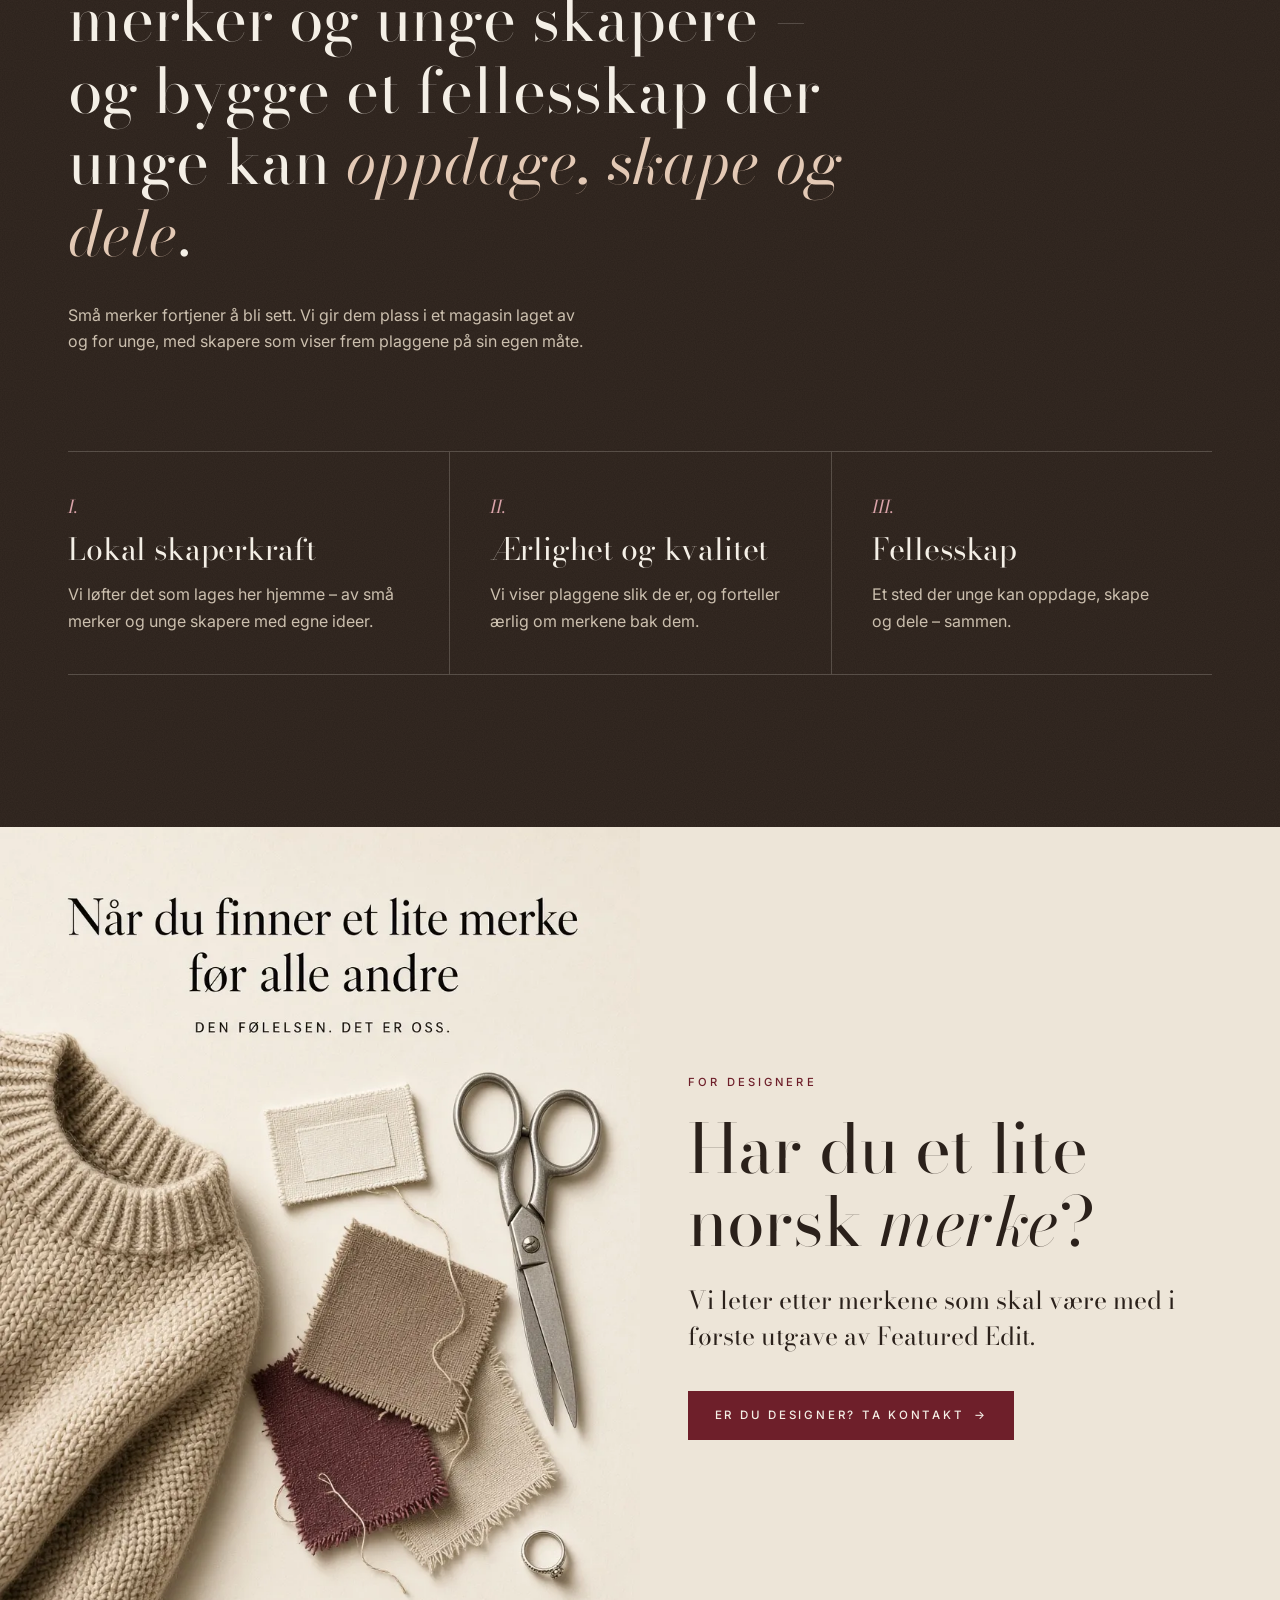
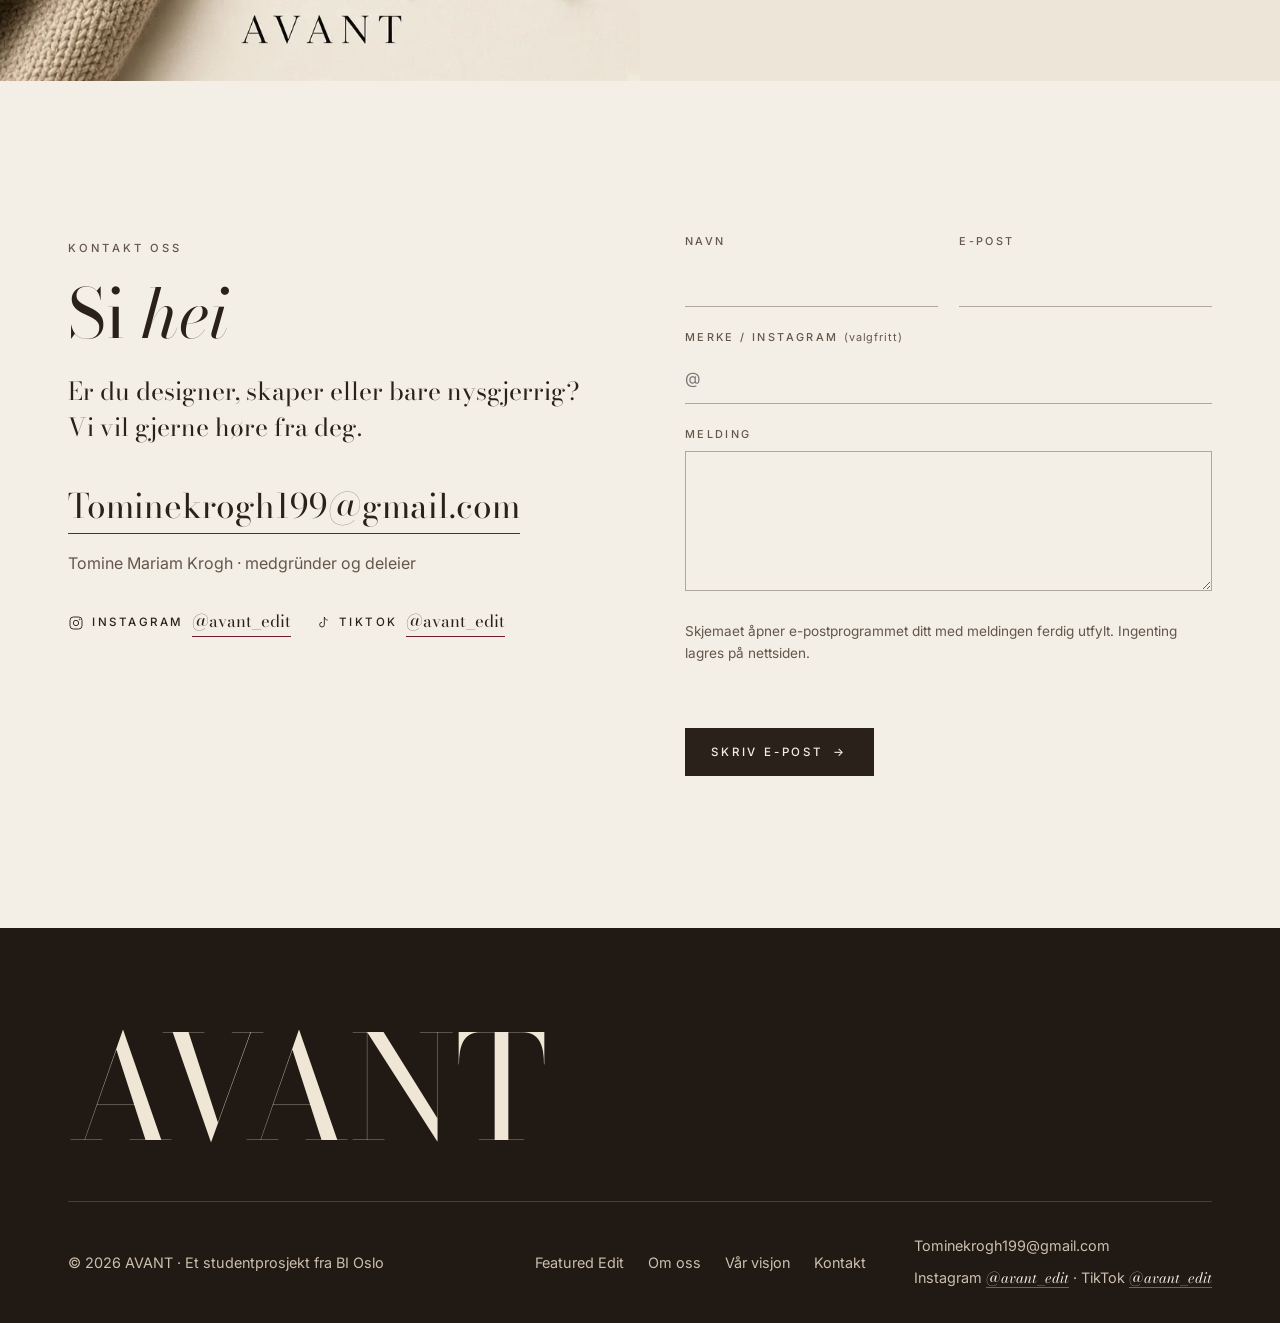
==== commit f8e8bf15: "Tilbake til forrige versjon (79842e1): Featured Edit-utkast avventer gruppa" ====
--- a/index.html
+++ b/index.html
@@ -11,7 +11,6 @@
   <link rel="preconnect" href="https://fonts.gstatic.com" crossorigin>
   <link rel="stylesheet" href="https://fonts.googleapis.com/css2?family=Bodoni+Moda:ital,opsz,wght@0,6..96,400..600;1,6..96,400..500&family=Inter:wght@400;500&display=swap">
   <link rel="stylesheet" href="css/style.css">
-  <link rel="stylesheet" href="css/magasin.css">
   <meta property="og:type" content="website">
   <meta property="og:site_name" content="AVANT">
   <meta property="og:locale" content="nb_NO">
@@ -63,13 +62,13 @@
     <section class="seksjon lys" id="featured-edit" aria-labelledby="fe-tittel">
       <div class="wrap delt delt--5-7">
         <figure class="vis" style="margin:0">
-          <div class="bilde-ramme" style="aspect-ratio:3/4">
-            <img src="assets/magasin/sen-oslo/design-marine-sloyfe-900.jpg" srcset="assets/magasin/sen-oslo/design-marine-sloyfe-900.jpg 675w, assets/magasin/sen-oslo/design-marine-sloyfe.jpg 1086w" sizes="(min-width: 880px) 40vw, 100vw" width="1086" height="1448" loading="lazy" decoding="async" alt="Marineblå skreddersydd blazer med gul sløyfe fra SEN Oslo.">
+          <div class="bilde-ramme" style="aspect-ratio:4/5">
+            <img src="assets/img/rail-crop.webp" width="872" height="1078" loading="lazy" decoding="async" alt="Lyse plagg i lin, blonder og ull henger på et stativ i varmt lys.">
           </div>
-          <figcaption class="bildetekst smaa">Featured Edit · Utgave 01 · SEN Oslo · Foto: Sheila Brox / SEN Oslo</figcaption>
+          <figcaption class="bildetekst smaa">Featured Edit · Utgave 01</figcaption>
         </figure>
         <div class="vis forsinket-1">
-          <p class="kicker kicker--aksent">Vårt digitale magasin · Utgave 01 er ute</p>
+          <p class="kicker kicker--aksent">Vårt digitale magasin</p>
           <h2 id="fe-tittel">Featured <em>Edit</em></h2>
           <p class="ingress">Hvert plagg vi viser fra en skaper på Instagram og TikTok får sin egen side her – med historien, merket og veien videre.</p>
           <ol class="steg">
@@ -80,10 +79,6 @@
           <div class="knapper">
             <a class="knapp knapp--mork" href="featured.html">Se Featured Edit <span class="pil" aria-hidden="true">→</span></a>
           </div>
-          <ol class="innhold-liste" aria-label="I utgave 01">
-            <li><span class="nr">01</span><a href="featured-sen-oslo.html">SEN Oslo</a><span class="smaa dempet">Skreddersøm</span></li>
-            <li><span class="nr">02</span><a href="featured-klyo.html">Klyo</a><span class="smaa dempet">Redesign</span></li>
-          </ol>
         </div>
       </div>
     </section>
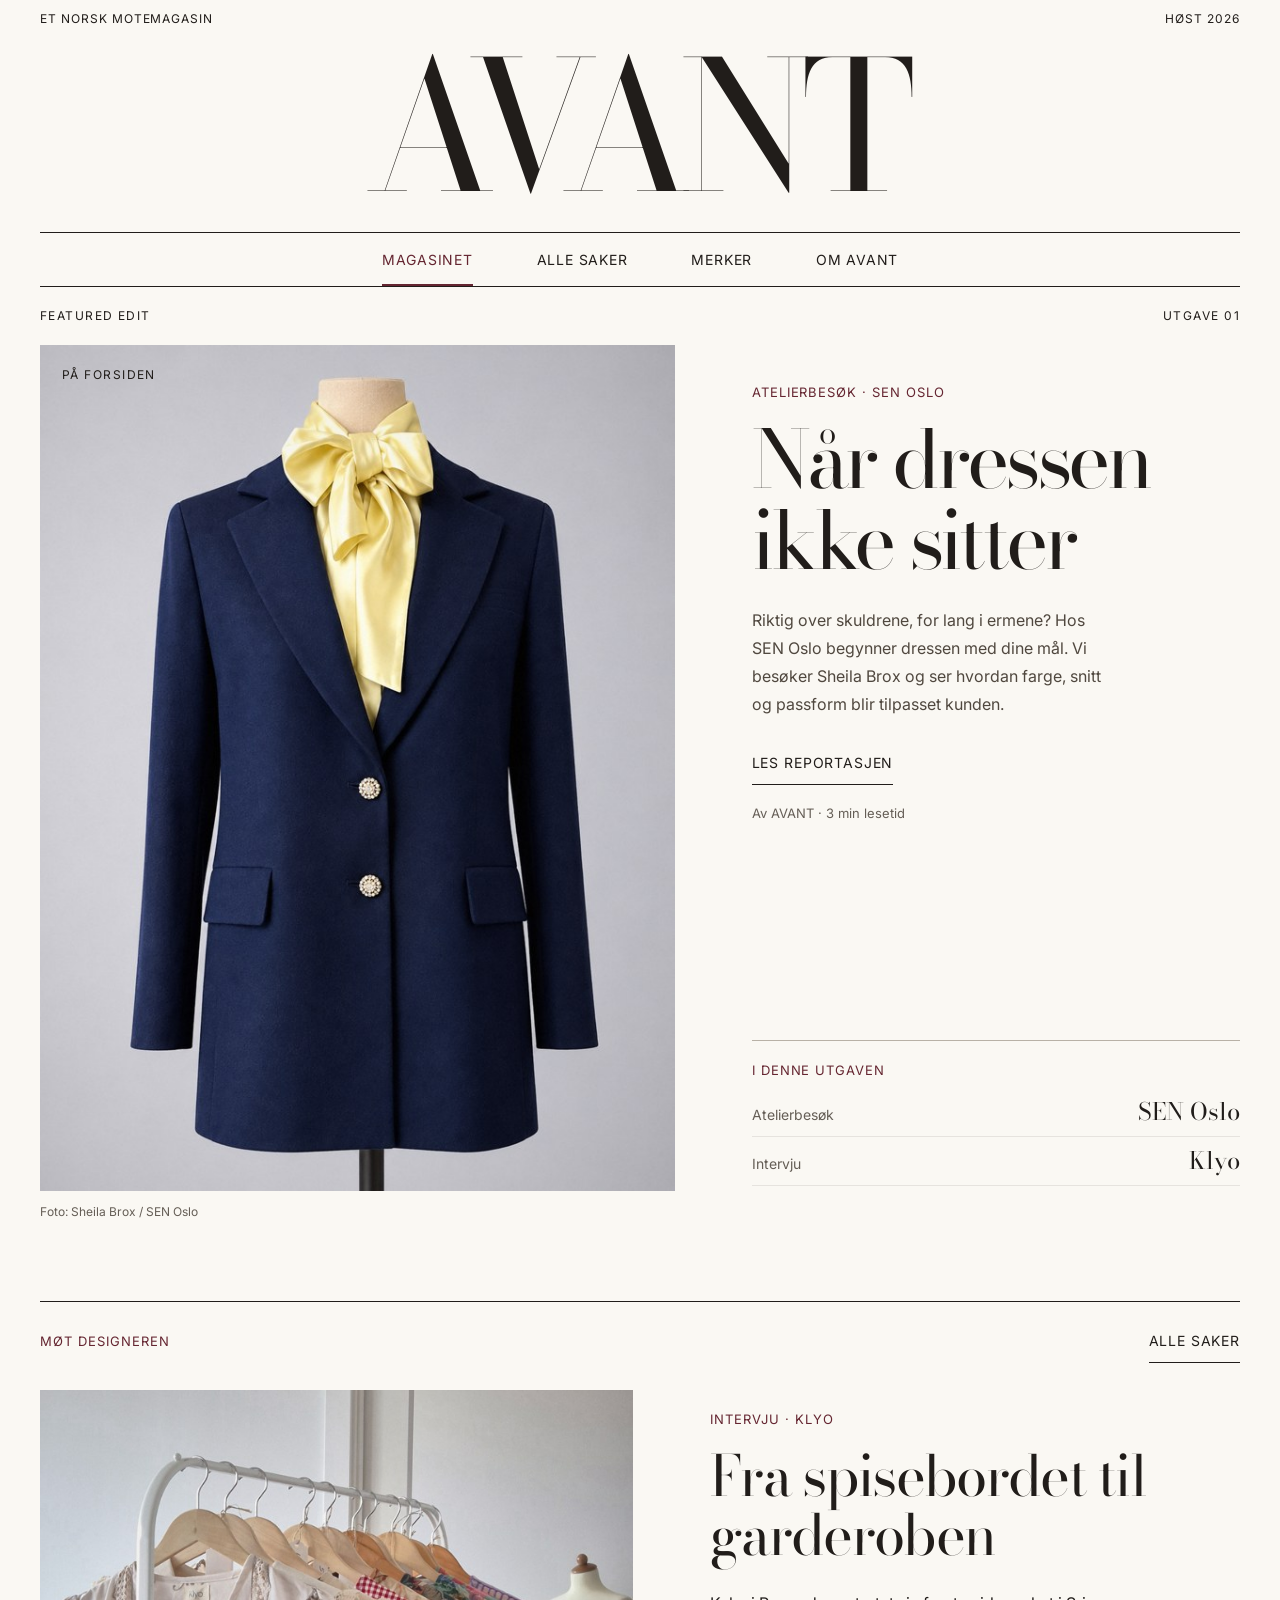
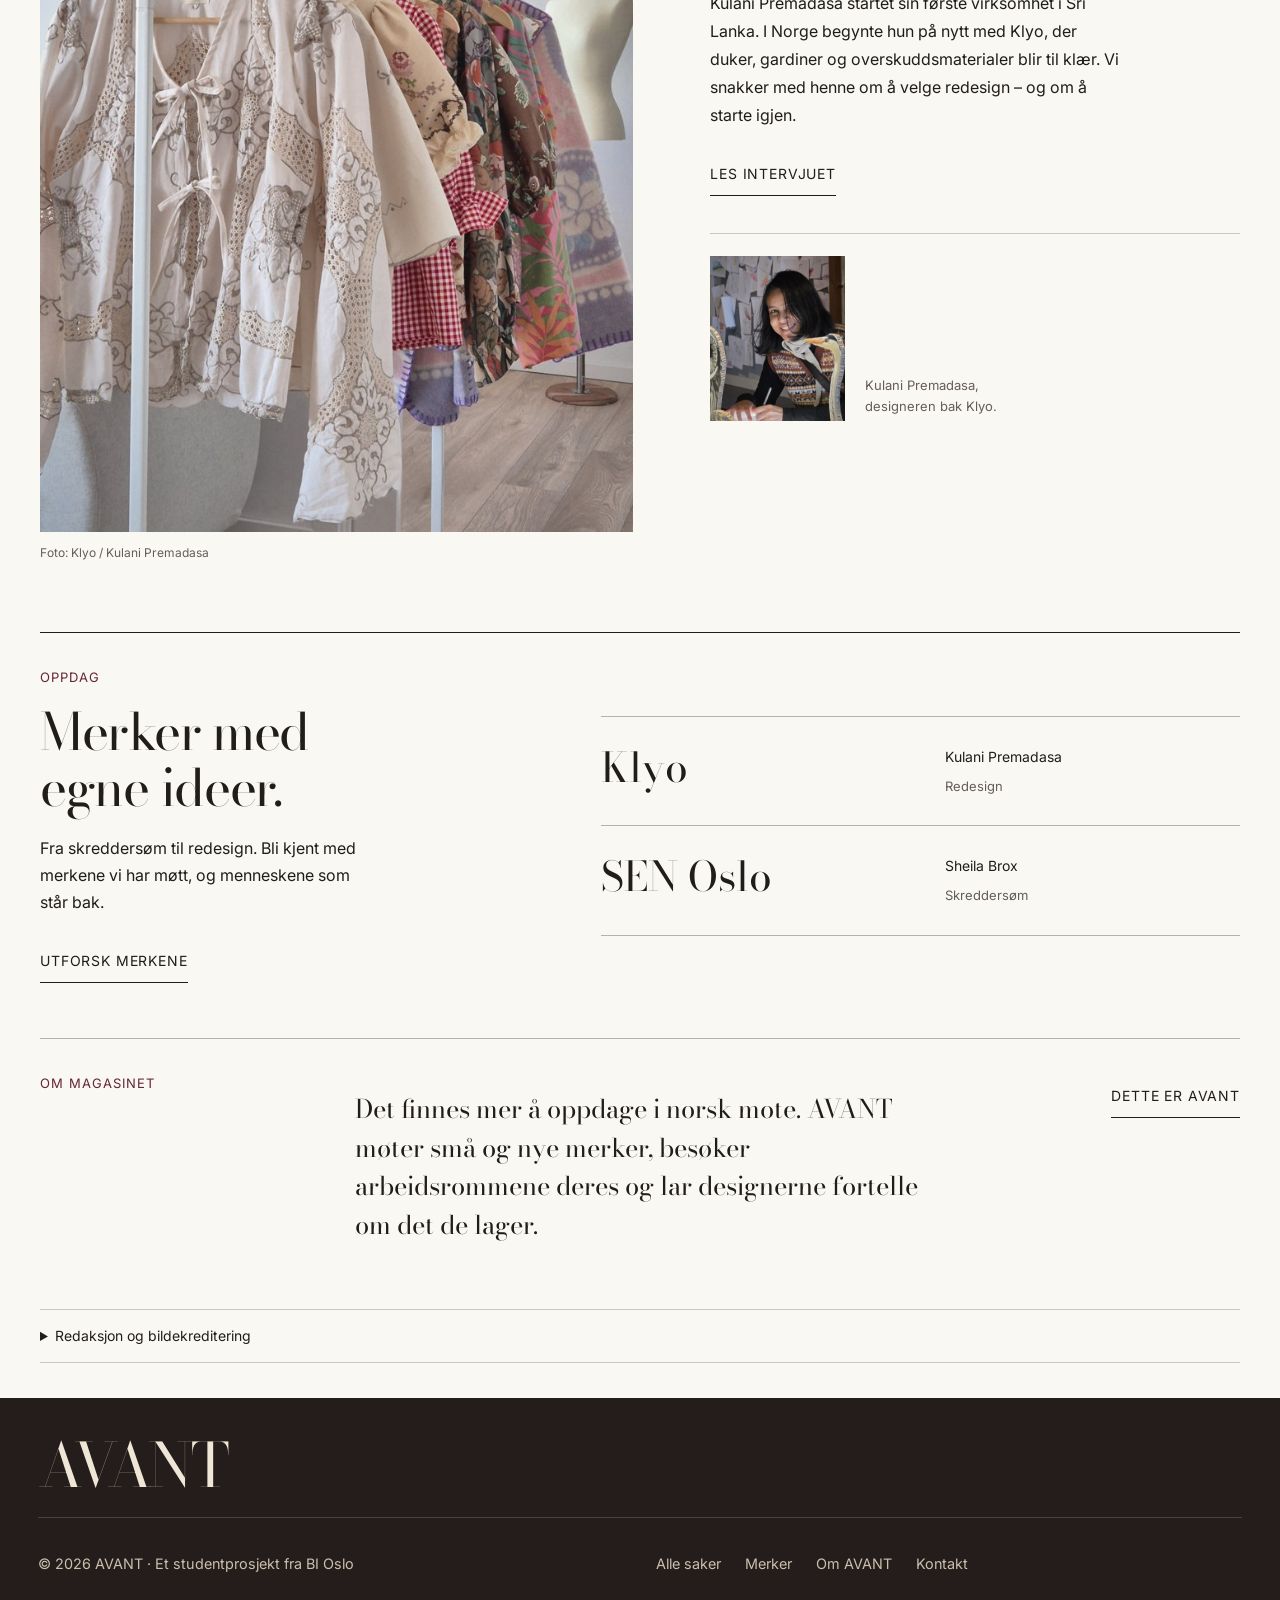
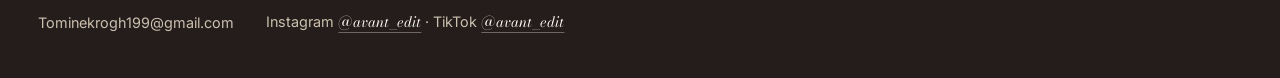
==== commit 799caccb: "Ny AVANT-side fra ChatGPT" ====
--- a/index.html
+++ b/index.html
@@ -1,199 +1,52 @@
 <!doctype html>
-<html lang="no" class="no-js">
-<head>
-  <meta charset="utf-8">
-  <meta name="viewport" content="width=device-width, initial-scale=1, viewport-fit=cover">
-  <meta name="theme-color" content="#2B211B">
-  <link rel="icon" href="assets/favicon.svg" type="image/svg+xml">
-  <link rel="icon" href="assets/favicon-32.png" sizes="32x32" type="image/png">
-  <link rel="apple-touch-icon" href="assets/apple-touch-icon.png">
-  <link rel="preconnect" href="https://fonts.googleapis.com">
-  <link rel="preconnect" href="https://fonts.gstatic.com" crossorigin>
-  <link rel="stylesheet" href="https://fonts.googleapis.com/css2?family=Bodoni+Moda:ital,opsz,wght@0,6..96,400..600;1,6..96,400..500&family=Inter:wght@400;500&display=swap">
-  <link rel="stylesheet" href="css/style.css">
-  <meta property="og:type" content="website">
-  <meta property="og:site_name" content="AVANT">
-  <meta property="og:locale" content="nb_NO">
-  <meta property="og:image" content="https://avantedit.no/assets/img/og.jpg">
-  <meta property="og:image:width" content="1200">
-  <meta property="og:image:height" content="630">
-  <meta property="og:image:alt" content="AVANT – Nye norske merker. Unge skapere. Ett fellesskap.">
-  <meta name="twitter:card" content="summary_large_image">
-  <meta name="twitter:image" content="https://avantedit.no/assets/img/og.jpg">
-  <script>document.documentElement.classList.remove("no-js")</script>
-  <title>AVANT – Nye norske merker. Unge skapere. Ett fellesskap.</title>
-  <meta name="description" content="AVANT er et digitalt magasin og et kreativt fellesskap som løfter små og nye norske motemerker og unge skapere. Et studentprosjekt fra BI Oslo.">
-  <meta property="og:title" content="AVANT – Nye norske merker. Unge skapere. Ett fellesskap.">
-  <meta property="og:description" content="Et digitalt magasin og et kreativt fellesskap for små norske motemerker og unge skapere.">
-  <meta property="og:url" content="https://avantedit.no/">
-  <link rel="canonical" href="https://avantedit.no/">
-</head>
-<body>
-  <a class="skip" href="#innhold">Hopp til innhold</a>
-  <header class="topp " id="topp">
-    <div class="wrap topp__inner">
-      <a class="ordmerke-lite" href="index.html" aria-label="AVANT – til forsiden">AVANT</a>
-      <button class="meny-knapp" type="button" aria-expanded="false" aria-controls="meny" aria-label="Åpne meny"><span></span></button>
-      <nav class="meny" id="meny" aria-label="Hovedmeny">
-        <ul>
-          <li><a href="featured.html">Featured Edit</a></li>
-          <li><a href="index.html#om-oss">Om oss</a></li>
-          <li><a href="index.html#visjon">Vår visjon</a></li>
-          <li><a href="index.html#kontakt">Kontakt</a></li>
-        </ul>
-      </nav>
-    </div>
-  </header>
-
-  <main id="innhold">
-    <section class="hero mork papir" aria-labelledby="hero-tittel">
-      <div class="wrap">
-        <p class="kicker vis">Digitalt magasin · Oslo</p>
-        <h1 class="ordmerke vis forsinket-1" id="hero-tittel">AVANT</h1>
-        <p class="hero__under vis forsinket-2">Nye norske merker. Unge skapere.<br> Ett fellesskap.</p>
-        <div class="knapper vis forsinket-3">
-          <a class="knapp knapp--fylt" href="featured.html">Featured Edit <span class="pil" aria-hidden="true">→</span></a>
-          <a class="knapp knapp--linje" href="#kontakt">Kontakt oss</a>
-        </div>
-      </div>
-      <div class="hero__fot"><span class="smaa">Et studentprosjekt fra BI Oslo</span></div>
-    </section>
-
-    <section class="seksjon lys" id="featured-edit" aria-labelledby="fe-tittel">
-      <div class="wrap delt delt--5-7">
-        <figure class="vis" style="margin:0">
-          <div class="bilde-ramme" style="aspect-ratio:4/5">
-            <img src="assets/img/rail-crop.webp" width="872" height="1078" loading="lazy" decoding="async" alt="Lyse plagg i lin, blonder og ull henger på et stativ i varmt lys.">
-          </div>
-          <figcaption class="bildetekst smaa">Featured Edit · Utgave 01</figcaption>
-        </figure>
-        <div class="vis forsinket-1">
-          <p class="kicker kicker--aksent">Vårt digitale magasin</p>
-          <h2 id="fe-tittel">Featured <em>Edit</em></h2>
-          <p class="ingress">Hvert plagg vi viser fra en skaper på Instagram og TikTok får sin egen side her – med historien, merket og veien videre.</p>
-          <ol class="steg">
-            <li><div><strong>Vi poster plagget</strong><span>En ung skaper styler et plagg fra et lite norsk merke i et innlegg hos oss.</span></div></li>
-            <li><div><strong>Plagget får sin egen side</strong><span>Her i Featured Edit samler vi bilde, merke og en kort tekst om plagget.</span></div></li>
-            <li><div><strong>Lenken går begge veier</strong><span>Innlegget lenker hit, og siden lenker tilbake til innlegget og til merket.</span></div></li>
-          </ol>
-          <div class="knapper">
-            <a class="knapp knapp--mork" href="featured.html">Se Featured Edit <span class="pil" aria-hidden="true">→</span></a>
-          </div>
-        </div>
-      </div>
-    </section>
-
-    <section class="seksjon sand" id="om-oss" aria-labelledby="om-tittel">
-      <div class="wrap delt delt--snu">
-        <figure class="vis" style="margin:0">
-          <div class="bilde-ramme" style="aspect-ratio:3/4">
-            <img src="assets/img/avant-intro.webp" width="864" height="1152" loading="lazy" decoding="async" alt="AVANT-plakat på mørk brun bakgrunn: Nye norske merker. Unge skapere. Ett fellesskap.">
-          </div>
-        </figure>
-        <div class="vis forsinket-1">
-          <p class="kicker">Om oss</p>
-          <h2 id="om-tittel">Fra studieprosjekt til <em>scene</em></h2>
-          <p class="ingress">AVANT er en gruppe studenter ved BI Oslo som studerer forretningsutvikling og entreprenørskap.</p>
-          <p>Vi vil gjøre det lettere å oppdage små norske motemerker – og gi unge skapere en scene å vise frem det de lager. Det startet som et studieprosjekt. Nå bygger vi et digitalt magasin og et fellesskap rundt det.</p>
-          <p class="dempet">Tidligere kjent som KANT.</p>
-          <p class="om-sosial">Følg oss på Instagram <a class="handle" data-sosial="instagram" href="https://www.instagram.com/avant_edit/" target="_blank" rel="noopener" aria-label="@avant_edit på Instagram (åpnes i ny fane)">@avant_edit</a> og TikTok <a class="handle" data-sosial="tiktok" href="https://www.tiktok.com/@avant_edit" target="_blank" rel="noopener" aria-label="@avant_edit på TikTok (åpnes i ny fane)">@avant_edit</a>.</p>
-          <div class="signatur">
-            <span class="smaa dempet">Medgründer, deleier og kontaktperson</span>
-            <strong>Tomine Mariam Krogh</strong>
-          </div>
-        </div>
-      </div>
-    </section>
-
-    <section class="seksjon mork papir" id="visjon" aria-labelledby="visjon-tittel">
-      <div class="wrap">
-        <p class="kicker kicker--aksent vis">Vår visjon</p>
-        <h2 class="sr" id="visjon-tittel">Vår visjon</h2>
-        <p class="visjon__tekst vis forsinket-1">Vi vil løfte nye norske merker og unge skapere – og bygge et fellesskap der unge kan <em>oppdage, skape og dele</em>.</p>
-        <p class="dempet vis forsinket-2" style="max-width:52ch;margin-top:2rem">Små merker fortjener å bli sett. Vi gir dem plass i et magasin laget av og for unge, med skapere som viser frem plaggene på sin egen måte.</p>
-        <div class="verdier">
-          <div class="verdi vis">
-            <span class="verdi__nr">I.</span>
-            <h3>Lokal skaperkraft</h3>
-            <p>Vi løfter det som lages her hjemme – av små merker og unge skapere med egne ideer.</p>
-          </div>
-          <div class="verdi vis forsinket-1">
-            <span class="verdi__nr">II.</span>
-            <h3>Ærlighet og kvalitet</h3>
-            <p>Vi viser plaggene slik de er, og forteller ærlig om merkene bak dem.</p>
-          </div>
-          <div class="verdi vis forsinket-2">
-            <span class="verdi__nr">III.</span>
-            <h3>Fellesskap</h3>
-            <p>Et sted der unge kan oppdage, skape og dele – sammen.</p>
-          </div>
-        </div>
-      </div>
-    </section>
-
-    <section class="baand" aria-labelledby="designer-tittel">
-      <div class="baand__bilde bilde-ramme">
-        <img src="assets/img/craft-poster.webp" width="864" height="1152" loading="lazy" decoding="async" alt="Strikkegenser, stoffprøver og saks med teksten «Når du finner et lite merke før alle andre – den følelsen. Det er oss.»">
-      </div>
-      <div class="baand__tekst vis">
-        <p class="kicker kicker--aksent">For designere</p>
-        <h2 id="designer-tittel">Har du et lite norsk <em>merke</em>?</h2>
-        <p class="ingress">Vi leter etter merkene som skal være med i første utgave av Featured Edit.</p>
-        <div class="knapper lys">
-          <a class="knapp knapp--aksent" href="#kontakt">Er du designer? Ta kontakt <span class="pil" aria-hidden="true">→</span></a>
-        </div>
-      </div>
-    </section>
-
-    <section class="seksjon lys" id="kontakt" aria-labelledby="kontakt-tittel">
-      <div class="wrap delt" style="align-items:start">
-        <div class="vis">
-          <p class="kicker">Kontakt oss</p>
-          <h2 id="kontakt-tittel">Si <em>hei</em></h2>
-          <p class="ingress">Er du designer, skaper eller bare nysgjerrig? Vi vil gjerne høre fra deg.</p>
-          <p style="margin-top:2rem"><a class="kontakt-epost" href="mailto:Tominekrogh199@gmail.com">Tominekrogh199@gmail.com</a></p>
-          <p class="dempet">Tomine Mariam Krogh · medgründer og deleier</p>
-          <div class="sosiale">
-            <a class="sosial" data-sosial="instagram" href="https://www.instagram.com/avant_edit/" target="_blank" rel="noopener" aria-label="AVANT på Instagram: @avant_edit (åpnes i ny fane)"><svg class="ikon" viewBox="0 0 24 24" aria-hidden="true"><rect x="3" y="3" width="18" height="18" rx="5"/><circle cx="12" cy="12" r="4"/><circle cx="17.5" cy="6.5" r=".6"/></svg> <span class="sosial__navn">Instagram</span> <span class="sosial__handle">@avant_edit</span></a>
-            <a class="sosial" data-sosial="tiktok" href="https://www.tiktok.com/@avant_edit" target="_blank" rel="noopener" aria-label="AVANT på TikTok: @avant_edit (åpnes i ny fane)"><svg class="ikon" viewBox="0 0 24 24" aria-hidden="true"><path d="M14 3v11.5a3.5 3.5 0 1 1-3.5-3.5M14 3c.4 2.6 2.2 4.4 5 4.6"/></svg> <span class="sosial__navn">TikTok</span> <span class="sosial__handle">@avant_edit</span></a>
-          </div>
-        </div>
-        <form class="skjema vis forsinket-1" id="kontaktskjema" novalidate>
-          <div class="skjema__rad">
-            <div class="felt"><label for="navn">Navn</label><input id="navn" name="navn" type="text" autocomplete="name" required></div>
-            <div class="felt"><label for="epost">E-post</label><input id="epost" name="epost" type="email" autocomplete="email" required></div>
-          </div>
-          <div class="felt"><label for="merke">Merke / Instagram <span>(valgfritt)</span></label><input id="merke" name="merke" type="text" placeholder="@"></div>
-          <div class="felt"><label for="melding">Melding</label><textarea id="melding" name="melding" required></textarea></div>
-          <p class="skjema__note">Skjemaet åpner e-postprogrammet ditt med meldingen ferdig utfylt. Ingenting lagres på nettsiden.</p>
-          <p class="skjema__status" id="skjema-status" role="status" aria-live="polite"></p>
-          <div><button class="knapp knapp--mork" type="submit">Skriv e-post <span class="pil" aria-hidden="true">→</span></button></div>
-        </form>
-      </div>
-    </section>
-  </main>
-
-  <footer class="bunn">
-    <div class="wrap">
-      <p class="bunn__ordmerke">AVANT</p>
-      <div class="bunn__rad">
-        <p style="margin:0">© 2026 AVANT · Et studentprosjekt fra BI Oslo</p>
-        <nav aria-label="Bunnmeny">
-          <ul>
-            <li><a href="featured.html">Featured Edit</a></li>
-            <li><a href="index.html#om-oss">Om oss</a></li>
-            <li><a href="index.html#visjon">Vår visjon</a></li>
-            <li><a href="index.html#kontakt">Kontakt</a></li>
-          </ul>
-        </nav>
-        <div class="bunn__kontakt">
-          <a href="mailto:Tominekrogh199@gmail.com">Tominekrogh199@gmail.com</a>
-          <p class="bunn__sosial">Instagram <a class="handle" data-sosial="instagram" href="https://www.instagram.com/avant_edit/" target="_blank" rel="noopener" aria-label="@avant_edit på Instagram (åpnes i ny fane)">@avant_edit</a> <span aria-hidden="true">·</span> TikTok <a class="handle" data-sosial="tiktok" href="https://www.tiktok.com/@avant_edit" target="_blank" rel="noopener" aria-label="@avant_edit på TikTok (åpnes i ny fane)">@avant_edit</a></p>
-        </div>
-      </div>
-    </div>
-  </footer>
-  <script src="js/config.js"></script>
-  <script src="js/main.js"></script>
-</body>
-</html>
+<html lang="nb" class="no-js"><head>
+<meta charset="utf-8"/>
+<meta content="width=device-width, initial-scale=1, viewport-fit=cover" name="viewport"/>
+<meta content="index, follow" name="robots"/>
+<meta content="#F4EFE6" name="theme-color"/>
+<link href="assets/favicon.svg" rel="icon" type="image/svg+xml"/>
+<link href="assets/favicon-32.png" rel="icon" sizes="32x32" type="image/png"/>
+<link href="assets/apple-touch-icon.png" rel="apple-touch-icon"/>
+<link href="https://fonts.googleapis.com" rel="preconnect"/>
+<link crossorigin="" href="https://fonts.gstatic.com" rel="preconnect"/>
+<link href="https://fonts.googleapis.com/css2?family=Bodoni+Moda:ital,opsz,wght@0,6..96,400..600;1,6..96,400..500&amp;family=Inter:wght@400;500&amp;display=swap" rel="stylesheet"/>
+<link href="css/style.css" rel="stylesheet"/>
+<link href="css/magasin.css" rel="stylesheet"/>
+<meta content="website" property="og:type"/>
+<meta content="AVANT" property="og:site_name"/>
+<meta content="nb_NO" property="og:locale"/>
+<meta property="og:image" content="https://avantedit.no/assets/magasin/sen-oslo/design-marine-sloyfe.jpg"/>
+<meta property="og:image:alt" content="Marineblå blazer med stor gul sløyfe fra SEN Oslo."/>
+<meta content="summary_large_image" name="twitter:card"/>
+<meta name="twitter:image" content="https://avantedit.no/assets/magasin/sen-oslo/design-marine-sloyfe.jpg"/>
+<script>document.documentElement.classList.remove("no-js")</script>
+<title>Featured Edit – et norsk motemagasin | AVANT</title>
+<meta name="description" content="Møt designerne bak små og nye norske motemerker. Atelierbesøk, intervjuer og nye perspektiver på garderoben."/>
+<meta property="og:title" content="Featured Edit – et norsk motemagasin | AVANT"/>
+<meta property="og:description" content="Møt designerne bak små og nye norske motemerker. Atelierbesøk, intervjuer og nye perspektiver på garderoben."/>
+<link href="css/editorial.css" rel="stylesheet"/><link href="css/publication.css" rel="stylesheet"/><link href="css/couture.css" rel="stylesheet"/><link rel="stylesheet" href="css/magazine-system.css"/><link rel="canonical" href="https://avantedit.no/"/><meta property="og:url" content="https://avantedit.no/"/></head><body class="editorial publication couture couture-home"><a class="skip" href="#innhold">Hopp til innhold</a><header class="couture-header" id="topp"><div class="couture-top"><span>Et norsk motemagasin</span><span>Høst 2026</span></div><a class="couture-wordmark" href="featured.html" aria-label="AVANT, magasinets forside">AVANT</a><nav class="couture-nav" aria-label="Hovedmeny"><a href="featured.html" aria-current="page">Magasinet</a><a href="saker.html">Alle saker</a><a href="merker.html">Merker</a><a href="om-avant.html">Om AVANT</a></nav></header><main class="couture-main" id="innhold" tabindex="-1"><div class="couture-issue"><span>Featured Edit</span><span>Utgave 01</span></div><section class="cover-story" aria-labelledby="cover-title"><a class="cover-photo" href="featured-sen-oslo.html" aria-label="Når dressen ikke sitter"><img src="assets/magasin/sen-oslo/design-marine-sloyfe.jpg" alt="Marineblå blazer med stor gul sløyfe fra SEN Oslo." width="1086" height="1448" fetchpriority="high" decoding="async" srcset="assets/magasin/sen-oslo/design-marine-sloyfe-900.jpg 675w, assets/magasin/sen-oslo/design-marine-sloyfe.jpg 1086w" sizes="(max-width:699px) calc(100vw - 36px), (max-width:1399px) 46vw, 640px" /><span class="cover-mark">På forsiden</span></a><div class="cover-copy"><div class="cover-intro"><p class="fashion-label">Atelierbesøk · SEN Oslo</p><h1 id="cover-title">Når dressen ikke sitter</h1><p class="cover-deck">Riktig over skuldrene, for lang i ermene? Hos SEN Oslo begynner dressen med dine mål. Vi besøker Sheila Brox og ser hvordan farge, snitt og passform blir tilpasset kunden.</p><a class="fashion-link" href="featured-sen-oslo.html">Les reportasjen</a><p class="entry-meta">Av AVANT · 3 min lesetid</p></div><aside class="cover-contents" aria-label="I utgaven"><p class="fashion-label">I denne utgaven</p><a href="featured-sen-oslo.html"><span>Atelierbesøk</span><strong>SEN Oslo</strong></a><a href="#intervju"><span>Intervju</span><strong>Klyo</strong></a></aside></div></section><p class="cover-credit">Foto: Sheila Brox / SEN Oslo</p><section class="interview-feature" id="intervju" aria-labelledby="interview-title"><div class="feature-rule"><p class="fashion-label">Møt designeren</p><a class="fashion-link" href="saker.html">Alle saker</a></div><div class="interview-layout"><a class="interview-photo" href="featured-klyo.html" aria-label="Fra spisebordet til garderoben"><img src="assets/magasin/klyo/klyo-stativ.jpg" alt="Klyos broderte og mønstrede plagg på stativ." width="1600" height="2000" loading="lazy" decoding="async" srcset="assets/magasin/klyo/klyo-stativ-900.jpg 720w, assets/magasin/klyo/klyo-stativ.jpg 1600w" sizes="(max-width:699px) calc(100vw - 36px), (max-width:1399px) 46vw, 640px" /></a><div class="interview-copy"><p class="fashion-label">Intervju · Klyo</p><h2 id="interview-title">Fra spisebordet til garderoben</h2><p>Kulani Premadasa startet sin første virksomhet i Sri Lanka. I Norge begynte hun på nytt med Klyo, der duker, gardiner og overskuddsmaterialer blir til klær. Vi snakker med henne om å velge redesign – og om å starte igjen.</p><a class="fashion-link" href="featured-klyo.html">Les intervjuet</a><figure class="interview-portrait"><img src="assets/magasin/klyo/klyo-portrett.jpg" alt="Kulani Premadasa ved arbeidsbordet sitt." width="1600" height="2000" loading="lazy" decoding="async" srcset="assets/magasin/klyo/klyo-portrett-900.jpg 720w, assets/magasin/klyo/klyo-portrett.jpg 1600w" sizes="135px" /><figcaption>Kulani Premadasa, designeren bak Klyo.</figcaption></figure></div></div><p class="cover-credit">Foto: Klyo / Kulani Premadasa</p></section><section class="brand-discovery" aria-labelledby="discovery-title"><div><p class="fashion-label">Oppdag</p><h2 id="discovery-title">Merker med<br/>egne ideer.</h2><p>Fra skreddersøm til redesign. Bli kjent med merkene vi har møtt, og menneskene som står bak.</p><a class="fashion-link" href="merker.html">Utforsk merkene</a></div><div><a class="brand-index-row" href="merker.html#klyo"><span>Klyo</span><span>Kulani Premadasa</span><span>Redesign</span></a><a class="brand-index-row" href="merker.html#sen-oslo"><span>SEN Oslo</span><span>Sheila Brox</span><span>Skreddersøm</span></a></div></section><section class="editor-note"><p class="fashion-label">Om magasinet</p><p>Det finnes mer å oppdage i norsk mote. AVANT møter små og nye merker, besøker arbeidsrommene deres og lar designerne fortelle om det de lager.</p><a class="fashion-link" href="om-avant.html">Dette er AVANT</a></section><details class="issue-credits"><summary>Redaksjon og bildekreditering</summary><section aria-labelledby="kolofon-tittel" class="kolofon lys">
+<div class="wrap">
+<div class="kolofon__hode"><h2 class="smaa" id="kolofon-tittel">Kolofon</h2><p class="kolofon__utgave">Featured Edit <em>Nr. 01</em></p></div>
+<dl class="kolofon__liste">
+<div><dt>Utgave</dt><dd>01 · Høst 2026</dd></div>
+<div><dt>Redaksjon</dt><dd>AVANT, Oslo</dd></div>
+<div><dt>Tekst</dt><dd>AVANT. Intervjusvar: Kulani Premadasa</dd></div>
+<div><dt>Foto, SEN Oslo</dt><dd>AVANT (besøket). Produktfoto: Sheila Brox / SEN Oslo</dd></div>
+<div><dt>Foto og video, Klyo</dt><dd>Klyo / Kulani Premadasa</dd></div>
+<div><dt>Bildebehandling</dt><dd>Bildene fra SEN Oslo er digitalt bearbeidet</dd></div>
+<div><dt>Utgiver</dt><dd>Et studentprosjekt fra BI Oslo</dd></div>
+</dl>
+</div>
+</section></details></main><footer class="bunn">
+<div class="wrap">
+<p class="bunn__ordmerke">AVANT</p>
+<div class="bunn__rad">
+<p style="margin:0">© 2026 AVANT · Et studentprosjekt fra BI Oslo</p>
+<nav aria-label="Bunnmeny"><ul><li><a href="saker.html">Alle saker</a></li><li><a href="merker.html">Merker</a></li><li><a href="om-avant.html">Om AVANT</a></li><li><a href="om-avant.html#kontakt">Kontakt</a></li></ul></nav>
+<div class="bunn__kontakt">
+<a href="mailto:Tominekrogh199@gmail.com">Tominekrogh199@gmail.com</a>
+<p class="bunn__sosial">Instagram <a aria-label="@avant_edit på Instagram (åpnes i ny fane)" class="handle" data-sosial="instagram" href="https://www.instagram.com/avant_edit/" rel="noopener" target="_blank">@avant_edit</a> <span aria-hidden="true">·</span> TikTok <a aria-label="@avant_edit på TikTok (åpnes i ny fane)" class="handle" data-sosial="tiktok" href="https://www.tiktok.com/@avant_edit" rel="noopener" target="_blank">@avant_edit</a></p>
+</div>
+</div>
+</div>
+</footer><script src="js/config.js"></script><script src="js/main.js"></script></body></html>
--- a/css/magasin.css
+++ b/css/magasin.css
@@ -0,0 +1,426 @@
+/* AVANT – Featured Edit (magasin). Lenkes inn etter style.css. */
+.lesefremdrift { position: fixed; top: 0; left: 0; height: 2px; width: 100%; transform-origin: 0 50%; transform: scaleX(0); background: var(--burgunder); z-index: 60; pointer-events: none; }
+.topp--fast { background: rgba(244,239,230,.94); color: var(--espresso); box-shadow: 0 1px 0 rgba(43,33,27,.1); }
+@supports (backdrop-filter: blur(8px)) { .topp--fast { background: rgba(244,239,230,.82); backdrop-filter: blur(12px); } }
+.mag { padding-top: 64px; }
+@media (min-width: 880px) { .mag { padding-top: 76px; } }
+.mag img { display: block; width: 100%; height: auto; }
+.mag figure { margin: 0; }
+.bt { margin-top: .75rem; color: var(--tekst-dempet); font-size: .62rem; letter-spacing: .22em; }
+.mork .bt { color: var(--krem-dempet); }
+.ramme { position: relative; overflow: hidden; background: var(--sand); }
+.ramme img { width: 100%; height: 100%; object-fit: cover; }
+.hairline { border: 0; border-top: 1px solid rgba(43,33,27,.22); margin: 0; }
+
+/* ---------- Omslag (featured.html) ---------- */
+.omslag-wrap { display: grid; gap: 3rem; padding: clamp(1.5rem, 4vw, 3rem) 0 clamp(4rem, 10vw, 7rem); }
+@media (min-width: 980px) { .omslag-wrap { grid-template-columns: minmax(0, 6fr) minmax(0, 5fr); gap: clamp(3rem, 6vw, 6rem); align-items: start; } }
+.omslag { position: relative; aspect-ratio: 3 / 4; overflow: hidden; background: #C9CBD0; color: var(--espresso); box-shadow: 0 40px 80px -50px rgba(43,33,27,.55); }
+.omslag > img { position: absolute; inset: 0; width: 100%; height: 100%; object-fit: cover; object-position: 50% 35%; }
+.omslag::after { content: ""; position: absolute; inset: 0; pointer-events: none; background: linear-gradient(180deg, rgba(244,239,230,.0) 60%, rgba(33,25,19,.55) 100%); }
+.omslag__topp { position: absolute; top: 0; left: 0; right: 0; z-index: 1; padding: 4% 6% 0; text-align: center; }
+.omslag__masthead { font-family: var(--serif); font-weight: 400; font-variation-settings: "opsz" 96; font-size: clamp(4.4rem, 19vw, 11rem); line-height: .82; letter-spacing: .02em; margin: 0; }
+.omslag__under { display: flex; justify-content: space-between; align-items: baseline; margin-top: .6rem; padding-top: .45rem; border-top: 1px solid currentColor; font-size: .58rem; }
+.omslag__under em { font-family: var(--serif); font-style: italic; font-size: 1.25rem; letter-spacing: 0; text-transform: none; }
+.omslag__linjer { position: absolute; z-index: 1; left: 6%; right: 6%; bottom: 5%; color: #F7F2EA; display: grid; gap: .9rem; }
+.omslag__linjer p { margin: 0; }
+.coverlinje b { display: block; font-family: var(--sans); font-weight: 500; font-size: .6rem; letter-spacing: .3em; text-transform: uppercase; }
+.coverlinje span { font-family: var(--serif); font-style: italic; font-size: clamp(1.1rem, 3.6vw, 1.7rem); line-height: 1.15; }
+.omslag__sitat { position: absolute; z-index: 1; right: 6%; top: 46%; max-width: 30%; text-align: right; font-family: var(--serif); font-style: italic; font-size: clamp(1rem, 2.6vw, 1.5rem); line-height: 1.1; color: var(--espresso); }
+.redaksjon h2 { font-size: clamp(2rem, 5vw, 3rem); }
+.redaksjon .dropcap::first-letter { font-family: var(--serif); float: left; font-size: 4.2em; line-height: .78; padding: .08em .1em 0 0; color: var(--burgunder); }
+.register { list-style: none; margin: 2.5rem 0 0; padding: 0; border-top: 1px solid var(--espresso); }
+.register li { border-bottom: 1px solid rgba(43,33,27,.2); }
+.register a { display: grid; grid-template-columns: 2.6rem 1fr auto; gap: 1rem; align-items: baseline; padding: 1.15rem 0; text-decoration: none; }
+.register .nr { font-family: var(--serif); font-style: italic; color: var(--burgunder); }
+.register strong { display: block; font-family: var(--serif); font-weight: 400; font-size: clamp(1.4rem, 3.6vw, 2rem); letter-spacing: .14em; text-transform: uppercase; line-height: 1.1; }
+.register span.t { display: block; font-family: var(--serif); font-style: italic; color: var(--tekst-dempet); margin-top: .2rem; }
+.register a:hover strong { color: var(--burgunder); }
+.register .pil { align-self: center; }
+.innhold-liste { list-style: none; margin: 2rem 0 0; padding: 0; border-top: 1px solid var(--espresso); }
+.innhold-liste li { display: grid; grid-template-columns: 3rem 1fr auto; gap: 1rem; align-items: baseline; padding: 1.1rem 0; border-bottom: 1px solid rgba(43,33,27,.2); }
+.innhold-liste a { font-family: var(--serif); font-size: clamp(1.3rem, 3.5vw, 1.8rem); text-decoration: none; letter-spacing: .1em; text-transform: uppercase; }
+.innhold-liste a:hover { color: var(--burgunder); }
+.innhold-liste .nr { font-family: var(--serif); font-style: italic; color: var(--burgunder); }
+
+/* Inngangsoppslag på landing */
+.aapnere { display: grid; gap: 5rem; }
+.aapner { display: grid; gap: 1.75rem; text-decoration: none; }
+@media (min-width: 880px) { .aapner { grid-template-columns: 7fr 5fr; gap: clamp(2.5rem, 5vw, 5rem); align-items: end; } .aapner--snu > :first-child { order: 2; } }
+.aapner .ramme { aspect-ratio: 4 / 5; }
+.aapner:hover img { transform: scale(1.025); }
+.aapner img { transition: transform 1.6s var(--ease); }
+.ordmerke-merke { font-family: var(--serif); font-weight: 400; font-variation-settings: "opsz" 96; text-transform: uppercase; letter-spacing: .12em; line-height: .9; margin: 0; font-size: clamp(3.4rem, 13vw, 8.5rem); }
+.aapner .ordmerke-merke { font-size: clamp(3rem, 10vw, 6.5rem); }
+.aapner__tittel { font-family: var(--serif); font-style: italic; font-size: clamp(1.5rem, 3.6vw, 2.2rem); line-height: 1.2; margin: 1rem 0 0; }
+.aapner p { color: var(--tekst-dempet); max-width: 42ch; }
+
+/* ---------- Feature-åpning ---------- */
+.f-aapning { display: grid; }
+@media (min-width: 980px) { .f-aapning { grid-template-columns: 1fr 1fr; min-height: calc(100svh - 76px); } }
+.f-aapning__bilde { position: relative; min-height: 70svh; background: var(--sand); }
+.f-aapning__bilde img { position: absolute; inset: 0; width: 100%; height: 100%; object-fit: cover; object-position: 50% 20%; }
+@media (min-width: 980px) { .f-aapning__bilde { min-height: 0; } }
+.f-aapning__tekst { display: flex; flex-direction: column; justify-content: space-between; gap: 2.5rem; padding: clamp(2.5rem, 6vw, 4.5rem) var(--pad); }
+.f-meta { display: flex; justify-content: space-between; gap: 1rem; padding-bottom: .9rem; border-bottom: 1px solid var(--espresso); }
+.f-aapning .ordmerke-merke { margin-top: auto; }
+.f-tittel { font-family: var(--serif); font-style: italic; font-weight: 400; font-size: clamp(1.9rem, 4.4vw, 3.3rem); line-height: 1.08; margin: 1.1rem 0 0; color: var(--burgunder); }
+.standfirst { font-family: var(--serif); font-size: clamp(1.15rem, 2.4vw, 1.4rem); line-height: 1.45; margin: 1.5rem 0 0; max-width: 34ch; }
+.byline { display: grid; gap: .35rem; margin-top: 2rem; padding-top: 1rem; border-top: 1px solid rgba(43,33,27,.25); color: var(--tekst-dempet); }
+
+/* ---------- Kapitler og tekst ---------- */
+.kapittel { padding: clamp(4.5rem, 11vw, 8rem) 0; }
+.kap-hode { display: grid; gap: .5rem; margin-bottom: clamp(2rem, 5vw, 3.5rem); }
+.kap-nr { font-family: var(--serif); font-style: italic; color: var(--burgunder); font-size: 1.15rem; }
+.kap-hode h2 { font-size: clamp(2.3rem, 6.5vw, 4.4rem); }
+.kap-hode h2 em { font-style: italic; }
+.tekst { max-width: 37rem; }
+.tekst p { font-size: 1.06rem; line-height: 1.75; }
+.dropcap::first-letter { font-family: var(--serif); float: left; font-size: 4.6em; line-height: .78; padding: .09em .1em 0 0; color: var(--burgunder); }
+.to-spalter { display: grid; gap: 3rem; }
+@media (min-width: 980px) { .to-spalter { grid-template-columns: 5fr 7fr; gap: clamp(3rem, 7vw, 7rem); align-items: start; } .to-spalter--snu > :first-child { order: 2; } .klistre { position: sticky; top: 110px; } }
+
+/* Q&A */
+.qa { margin: 0; }
+.qa dt { margin-top: 2.6rem; padding-top: 1.1rem; border-top: 1px solid rgba(43,33,27,.18); font-family: var(--serif); font-style: italic; font-size: clamp(1.3rem, 3vw, 1.6rem); line-height: 1.3; }
+.qa dt:first-child { margin-top: 0; }
+.qa dd { margin: .8rem 0 0; font-size: 1.06rem; line-height: 1.75; }
+.qa .hvem { display: block; font-family: var(--sans); font-style: normal; font-size: .6rem; font-weight: 500; letter-spacing: .3em; text-transform: uppercase; color: var(--burgunder); margin-bottom: .45rem; }
+.qa dd .hvem { color: var(--tekst-dempet); }
+.notis { font-size: .85rem; color: var(--tekst-dempet); border-left: 1px solid var(--burgunder); padding-left: 1rem; margin-bottom: 2.5rem; max-width: 34rem; }
+
+/* Bildeoppsett */
+.spread { position: relative; }
+.spread img { width: 100%; height: auto; }
+.spread .bt { padding: 0 var(--pad); }
+.spread--hoy img { height: 92svh; object-fit: cover; }
+.grid-asym { display: grid; gap: 1rem; grid-template-columns: 1fr 1fr; }
+.grid-asym > .stor { grid-column: 1 / -1; }
+@media (min-width: 880px) {
+  .grid-asym { grid-template-columns: repeat(12, 1fr); gap: 1.5rem; align-items: start; }
+  .grid-asym > .a { grid-column: 1 / span 7; }
+  .grid-asym > .b { grid-column: 9 / span 4; margin-top: 12rem; }
+  .grid-asym > .c { grid-column: 3 / span 4; margin-top: -6rem; }
+  .grid-asym > .d { grid-column: 8 / span 5; margin-top: 4rem; }
+  .grid-asym > .stor { grid-column: 1 / -1; }
+}
+.trio { display: grid; grid-template-columns: 1fr 1fr; gap: .75rem; }
+.trio > :first-child { grid-column: 1 / -1; }
+@media (min-width: 880px) { .trio { grid-template-columns: 1.25fr 1fr 1fr; gap: 1.5rem; align-items: end; } .trio > :first-child { grid-column: auto; } .trio > :nth-child(2) { margin-bottom: 4rem; } }
+
+/* Pull quotes */
+.pq { padding: clamp(5rem, 13vw, 9rem) 0; text-align: center; }
+.pq blockquote { margin: 0 auto; max-width: 18ch; font-family: var(--serif); font-style: italic; font-weight: 400; font-size: clamp(2.2rem, 7.4vw, 5.6rem); line-height: 1.05; }
+.pq .kilde { margin-top: 2rem; }
+.pq .strek { display: block; width: 3.5rem; height: 1px; background: var(--burgunder); margin: 2rem auto 0; }
+.pq-spread { display: grid; background: var(--espresso); color: var(--krem); }
+@media (min-width: 880px) { .pq-spread { grid-template-columns: 1fr 1fr; min-height: 100svh; } }
+.pq-spread .ramme { min-height: 70svh; }
+.pq-spread .ramme img { position: absolute; inset: 0; }
+.pq-spread__tekst { display: flex; flex-direction: column; justify-content: center; padding: clamp(3.5rem, 9vw, 6rem) var(--pad); }
+.pq-spread blockquote { margin: 0; font-family: var(--serif); font-style: italic; font-size: clamp(3.4rem, 11vw, 8.5rem); line-height: .95; color: #F3E3D3; }
+.pq-spread p { color: var(--krem-dempet); max-width: 36ch; }
+
+/* Takeaways */
+.takeaways { background: var(--espresso); color: var(--krem); }
+.takeaways__inner { display: grid; }
+@media (min-width: 980px) { .takeaways__inner { grid-template-columns: 5fr 7fr; } }
+.takeaways video, .takeaways img { display: block; width: 100%; height: 100%; object-fit: cover; aspect-ratio: 9 / 16; max-height: calc(100svh - 64px); }
+@media (min-width: 880px) { .takeaways video, .takeaways img { max-height: calc(100svh - 80px); } }
+.takeaways img { object-position: 50% 0; }
+.takeaways__tekst { padding: clamp(3.5rem, 9vw, 6.5rem) var(--pad); align-self: center; }
+.takeaways__boks { border: 1px solid rgba(244,239,230,.35); padding: clamp(1.5rem, 4vw, 2.75rem); margin-top: 2rem; }
+.takeaways h2 { font-size: clamp(2.2rem, 6vw, 3.8rem); }
+.takeaways h2 em { font-style: italic; color: #E3C9B5; }
+.tk { list-style: none; margin: 0; padding: 0; counter-reset: tk; }
+.tk li { counter-increment: tk; display: grid; grid-template-columns: 2.75rem 1fr; padding: 1.15rem 0; border-bottom: 1px solid rgba(244,239,230,.18); }
+.tk li:first-child { padding-top: 0; } .tk li:last-child { border-bottom: 0; padding-bottom: 0; }
+.tk li::before { content: counter(tk, upper-roman) "."; font-family: var(--serif); font-style: italic; color: #D9A3A9; font-size: 1.1rem; line-height: 1.45; }
+.tk strong { display: block; font-family: var(--serif); font-weight: 400; font-size: clamp(1.2rem, 3vw, 1.45rem); line-height: 1.3; }
+.tk span { display: block; margin-top: .3rem; color: var(--krem-dempet); font-size: .95rem; }
+
+/* Kontaktark-galleri */
+.kontaktark { columns: 2; column-gap: .75rem; }
+.kontaktark figure { break-inside: avoid; margin-bottom: .75rem; }
+@media (min-width: 880px) { .kontaktark { columns: 3; column-gap: 1.5rem; } .kontaktark figure { margin-bottom: 1.5rem; } }
+
+/* Kreditering */
+.kred { display: grid; gap: 2.5rem; padding: clamp(3.5rem, 9vw, 6rem) 0; }
+@media (min-width: 880px) { .kred { grid-template-columns: 1fr 1fr; } }
+.kred dl { margin: 0; display: grid; grid-template-columns: max-content 1fr; gap: .65rem 1.75rem; border-top: 1px solid var(--espresso); padding-top: 1.1rem; }
+.kred dt { font-size: .62rem; letter-spacing: .26em; text-transform: uppercase; color: var(--tekst-dempet); padding-top: .25rem; }
+.kred dd { margin: 0; font-family: var(--serif); font-size: 1.1rem; }
+.neste { display: grid; position: relative; min-height: 78svh; align-items: end; text-decoration: none; color: #F7F2EA; background: var(--espresso); overflow: hidden; }
+.neste img { position: absolute; inset: 0; width: 100%; height: 100%; object-fit: cover; opacity: .58; transition: transform 1.6s var(--ease), opacity .6s; }
+.neste:hover img { transform: scale(1.03); opacity: .7; }
+.neste .wrap { position: relative; padding-bottom: clamp(3rem, 8vw, 5rem); }
+.neste .ordmerke-merke { color: #F7F2EA; }
+
+/* Video, bilder inn */
+.bilde-inn { opacity: 0; transform: translateY(14px); transition: opacity 1.2s var(--ease), transform 1.2s var(--ease); }
+.bilde-inn.synlig, .no-js .bilde-inn { opacity: 1; transform: none; }
+@media (prefers-reduced-motion: reduce) { .bilde-inn { opacity: 1; transform: none; transition: none; } }
+/* Justeringer: omslag og asymmetrisk grid */
+.omslag { background: #BEBDC3; }
+.omslag > img { top: 19%; height: 81%; object-position: 50% 0; -webkit-mask-image: linear-gradient(to bottom, transparent 0, #000 10%); mask-image: linear-gradient(to bottom, transparent 0, #000 10%); }
+@media (min-width: 880px) { .grid-asym > .c { margin-top: 3rem; } }
+.omslag { container-type: inline-size; }
+.omslag__masthead { font-size: 24cqw; }
+.omslag::after { background: linear-gradient(180deg, rgba(33,25,19,0) 55%, rgba(33,25,19,.7) 100%); }
+.coverlinje span { font-size: clamp(1.05rem, 4.6cqw, 1.7rem); }
+
+/* ==========================================================
+   Featured Edit: detaljer. Avgrenset til .mag.
+   ========================================================== */
+
+/* Luft på sidene på mobil */
+.mag .omslag-wrap, .mag .kred { padding-left: var(--pad); padding-right: var(--pad); }
+
+/* Bildetekster: litt større og lettere å lese */
+.mag .bt { font-size: .66rem; letter-spacing: .18em; line-height: 1.6; }
+
+/* Redaksjonen (forsiden) */
+.mag .redaksjon__tittel { margin-top: 0; font-size: clamp(3.2rem, 9vw, 6.5rem); }
+.mag .register__tittel { margin: 2.75rem 0 0; font-size: .7rem; letter-spacing: .28em; line-height: 1.4; color: var(--tekst-dempet); }
+.mag .register { margin-top: .9rem; }
+.mag .register a { padding: 1.25rem .25rem; transition: background-color .4s var(--ease); }
+.mag .register a:hover { background: rgba(216,202,179,.25); }
+.mag .register .pil { transition: transform .4s var(--ease); }
+.mag .register a:hover .pil { transform: translateX(4px); }
+.mag .redaksjon__signatur { margin-top: 1.75rem; }
+.mag .redaksjon .ingress { max-width: 30ch; }
+.mag .redaksjon > p:not(.ingress):not(.kicker):not(.smaa) { max-width: 46ch; }
+@media (min-width: 980px) { .mag .redaksjon { position: sticky; top: 108px; } }
+
+/* Inngangsoppslag: tydeligere lenke, rolig bevegelse */
+.mag .aapner__lenke { margin-top: 1.5rem; }
+.mag .aapner h2.ordmerke-merke { line-height: .9; letter-spacing: .12em; }
+.mag .aapner:focus-visible .ramme { outline: 2px solid var(--burgunder); outline-offset: 4px; }
+
+/* Sitater som figurer */
+.mag .pq__figur { margin: 0; }
+.mag .pq blockquote { text-wrap: balance; }
+.mag .pq-spread blockquote { text-wrap: balance; }
+.mag .pq-spread__lang { font-size: clamp(2.2rem, 5.4vw, 4.4rem); line-height: 1.08; }
+.mag .pq-spread__kilde { margin-top: 2rem; }
+.mag .pq-spread__brod { margin-top: 2rem; }
+
+/* CTA */
+.mag .mag-cta__inner { text-align: center; }
+
+/* Overskrifter: balansert linjebryting, ingen enslige ord */
+.mag h1, .mag h2, .mag .f-tittel, .mag .aapner__tittel, .mag .coverlinje span { text-wrap: balance; }
+.mag .tekst p, .mag .qa dd, .mag .standfirst { text-wrap: pretty; hyphens: manual; }
+
+/* Feature-åpning: metalinjen skal ikke brekke midt i ord-par */
+.mag .f-meta { flex-wrap: wrap; row-gap: .4rem; }
+.mag .f-meta > * { white-space: nowrap; }
+.mag .f-meta__tilbake { text-decoration: none; background-image: linear-gradient(currentColor, currentColor); background-size: 0 1px; background-repeat: no-repeat; background-position: 0 100%; transition: background-size .4s var(--ease); }
+.mag .f-meta__tilbake:hover { background-size: 100% 1px; }
+@media (max-width: 420px) { .mag .f-meta { font-size: .62rem; letter-spacing: .22em; } }
+
+/* Dropcap uten inline-stil */
+.mag .tekst .dropcap { margin-top: 0; }
+
+/* Mer rytme mellom spørsmål og svar */
+.mag .qa dd { max-width: 40rem; }
+.mag .qa dt + dd { margin-top: .6rem; }
+
+/* Bildegalleri etter sitatet */
+.mag .mag-bilder { padding-bottom: clamp(4rem, 10vw, 7rem); }
+
+/* Klistrede bilder skal aldri gli under den faste toppen */
+@media (min-width: 980px) { .mag .klistre { top: calc(76px + 2rem); } }
+
+/* ---------- Takeaways: bildet/videoen i en rolig ramme ---------- */
+.mag .takeaways__media { margin: 0; padding: clamp(1.25rem, 4vw, 2.5rem) var(--pad) 0; }
+.mag .takeaways__ramme { position: relative; box-shadow: 0 30px 60px -40px rgba(0,0,0,.6); }
+.mag .takeaways__ramme video, .mag .takeaways__ramme img {
+  display: block; width: 100%; height: auto; aspect-ratio: 9 / 16; max-height: none; object-fit: cover; object-position: 50% 0;
+}
+@media (min-width: 980px) {
+  .mag .takeaways__inner { align-items: stretch; }
+  .mag .takeaways__media { padding: clamp(2.5rem, 4vw, 3.5rem) 0 clamp(2.5rem, 4vw, 3.5rem) var(--pad); }
+  .mag .takeaways__ramme { position: sticky; top: calc(76px + 2rem); width: fit-content; max-width: 100%; }
+  .mag .takeaways__ramme video, .mag .takeaways__ramme img { width: auto; max-width: 100%; height: calc(100svh - 76px - 4rem); max-height: 880px; }
+  .mag .takeaways__tekst { padding-left: clamp(2rem, 4.5vw, 4.5rem); }
+}
+.mag .takeaways .kap-nr { color: #D9A3A9; }
+.mag .takeaways h2 { margin-top: .5rem; }
+.mag .takeaways__boks { border-color: rgba(244,239,230,.28); }
+.mag .tk span { line-height: 1.6; }
+
+/* Pause-knapp for videoen (WCAG 2.2.2) – rolig, kantete, ingen pilleform */
+.mag .video-pause {
+  position: absolute; left: .75rem; bottom: .75rem; z-index: 1;
+  font: 500 .6rem/1 var(--sans); letter-spacing: .22em; text-transform: uppercase;
+  color: var(--krem); background: rgba(43,33,27,.55); border: 1px solid rgba(244,239,230,.45); border-radius: 0;
+  padding: .6rem .8rem; cursor: pointer; transition: background-color .3s var(--ease);
+}
+.mag .video-pause:hover { background: rgba(43,33,27,.8); }
+@media (prefers-reduced-motion: reduce) { .mag .video-pause { display: none; } }
+.no-js .mag .video-pause { display: none; }
+
+/* Kreditering */
+.mag .kred__merke { font-size: clamp(2.6rem, 8vw, 4.5rem); }
+@media (max-width: 480px) { .mag .kred dl { column-gap: 1.1rem; } .mag .kred dt { letter-spacing: .18em; } }
+
+/* «Neste»-blokken: lavere på mobil, med undertittel */
+.mag .neste { min-height: 62svh; }
+@media (min-width: 880px) { .mag .neste { min-height: 78svh; } }
+.mag .neste__kicker { color: #F7F2EA; }
+.mag .neste__pil { font-size: .5em; display: inline-block; transition: transform .6s var(--ease); }
+.mag .neste:hover .neste__pil { transform: translateX(8px); }
+.mag .neste__tittel { margin: 1rem 0 0; font-family: var(--serif); font-style: italic; font-size: clamp(1.2rem, 3vw, 1.8rem); color: #F3E3D3; }
+.mag .neste::after { content: ""; position: absolute; inset: 0; background: linear-gradient(180deg, rgba(33,25,19,0) 40%, rgba(33,25,19,.55) 100%); pointer-events: none; }
+.mag .neste .wrap { z-index: 1; }
+.mag .neste:focus-visible { outline: 2px solid var(--sand); outline-offset: -6px; }
+
+/* Kontaktark: litt tettere og jevnere på desktop */
+@media (min-width: 880px) { .mag .kontaktark { column-gap: 1.25rem; } .mag .kontaktark figure { margin-bottom: 1.25rem; } }
+
+/* SEN: Paris-blokken tidlig i featuren */
+.mag .paris__tittel { font-family: var(--serif); font-weight: 400; font-size: clamp(2.4rem, 6vw, 4.6rem); line-height: 1.02; color: #F3E3D3; margin: 0; text-wrap: balance; }
+.mag .paris__tittel em { color: #E3C9B5; }
+.mag .paris__uthevet { margin: 2rem 0 0; padding: 1.25rem 0 1.25rem 1.25rem; border-left: 1px solid #D9A3A9; font-family: var(--serif); font-style: italic; font-size: clamp(1.25rem, 2.6vw, 1.7rem); line-height: 1.35; color: #F3E3D3; max-width: 30ch; }
+.mag .paris .pq-spread__brod { font-size: 1.02rem; line-height: 1.7; }
+@media (min-width: 880px) { .mag .paris { min-height: 88svh; } }
+
+/* To kapitler i samme spalte */
+.mag .kap-hode--neste { margin-top: clamp(3.5rem, 8vw, 5.5rem); }
+
+/* Sluttlinje */
+.mag .pq__slutt { margin: 0 auto; max-width: 20ch; font-family: var(--serif); font-weight: 400; font-size: clamp(2rem, 6.4vw, 4.6rem); line-height: 1.08; text-wrap: balance; }
+.mag .pq__slutt em { font-style: italic; color: var(--burgunder); }
+
+/* ==========================================================
+   Editorial typografi. Avgrenset til .mag.
+   ========================================================== */
+
+/* Kapittelhode: stort kursivt romertall + tynn linje, liten sans-kicker */
+.mag .kap-hode { position: relative; gap: .35rem; }
+.mag .kap-tall { display: flex; align-items: flex-end; gap: 1.25rem; font-family: var(--serif); font-style: italic; font-weight: 400; font-variation-settings: "opsz" 96; font-size: clamp(3.6rem, 9vw, 6.5rem); line-height: .8; color: var(--burgunder); }
+.mag .kap-tall::after { content: ""; flex: 1; height: 1px; margin-bottom: .55rem; background: rgba(43,33,27,.22); }
+.mag .kap-hode .kap-nr { font-family: var(--sans); font-style: normal; font-size: .62rem; font-weight: 500; letter-spacing: .32em; text-transform: uppercase; color: var(--tekst-dempet); margin-top: .9rem; }
+.mag .kap-hode h2 { margin-top: .35rem; }
+.mag .takeaways .kap-nr, .mag .kap-hode .kap-nr:first-child { font-family: var(--serif); font-style: italic; font-size: 1.15rem; letter-spacing: 0; text-transform: none; color: var(--burgunder); margin-top: 0; }
+.mag .takeaways .kap-nr { color: #D9A3A9; }
+
+/* Ingressavsnitt i serif, som i trykk */
+.mag .tekst > p:first-child { font-family: var(--serif); font-size: clamp(1.18rem, 2.2vw, 1.32rem); line-height: 1.6; }
+.mag .tekst > p:first-child.dropcap::first-letter { font-size: 3.9em; }
+
+/* Mer hvitrom mellom kapitler på store skjermer */
+@media (min-width: 980px) { .mag .kapittel { padding: clamp(6rem, 10vw, 9.5rem) 0; } }
+
+/* Nummererte bildetekster (01, 02 …) som i trykte magasiner */
+.mag article { counter-reset: fig; }
+.mag article figcaption.bt { counter-increment: fig; }
+.mag article figcaption.bt::before { content: counter(fig, decimal-leading-zero); display: inline-block; min-width: 2.1em; margin-right: .5em; color: var(--burgunder); font-variant-numeric: tabular-nums; letter-spacing: .08em; }
+.mag .mork figcaption.bt::before, .mag .pq-spread figcaption.bt::before { color: #D9A3A9; }
+
+/* Stort utgavenummer i feature-åpningen */
+.mag .f-aapning__tekst { position: relative; }
+.mag .f-nr { position: absolute; right: var(--pad); top: clamp(4.5rem, 9vw, 6.5rem); font-family: var(--serif); font-style: italic; font-variation-settings: "opsz" 96; font-size: clamp(5.5rem, 13vw, 11rem); line-height: .8; color: rgba(185,168,142,.45); pointer-events: none; z-index: 0; }
+.mag .f-aapning__tekst > * { position: relative; z-index: 1; }
+.mag .f-aapning__tekst > .f-nr { position: absolute; z-index: 0; }
+
+/* Inngangsoppslag: store tall */
+.mag .aapner__nr { display: block; font-family: var(--serif); font-style: italic; font-variation-settings: "opsz" 96; font-size: clamp(3rem, 7vw, 5rem); line-height: .8; color: var(--burgunder); margin-bottom: 1rem; }
+
+/* Redaksjonens signatur */
+.mag .signatur { display: flex; align-items: baseline; gap: 1rem; margin-top: 2rem; padding-top: 1.25rem; border-top: 1px solid rgba(43,33,27,.2); }
+.mag .signatur__navn { font-family: var(--serif); font-style: italic; font-size: clamp(1.6rem, 3.4vw, 2.1rem); color: var(--burgunder); line-height: 1; }
+
+/* Sluttmerke */
+.mag .sluttmerke { display: inline-block; width: .32em; height: .32em; margin-left: .3em; background: var(--burgunder); vertical-align: .1em; }
+
+/* Kolofon */
+.mag .kolofon { padding: clamp(4rem, 9vw, 6.5rem) 0; border-top: 1px solid rgba(43,33,27,.12); }
+.mag .kolofon__hode { display: flex; justify-content: space-between; align-items: baseline; gap: 1rem; padding-bottom: 1rem; border-bottom: 1px solid var(--espresso); }
+.mag .kolofon__hode h2 { margin: 0; font-family: var(--sans); color: var(--tekst-dempet); }
+.mag .kolofon__utgave { margin: 0; font-family: var(--serif); font-size: clamp(1.4rem, 3vw, 2rem); }
+.mag .kolofon__utgave em { font-style: italic; color: var(--burgunder); }
+.mag .kolofon__liste { margin: 0; display: grid; grid-template-columns: 1fr; }
+.mag .kolofon__liste > div { padding: 1rem 0; border-bottom: 1px solid rgba(43,33,27,.14); }
+.mag .kolofon__liste dt { font-size: .6rem; font-weight: 500; letter-spacing: .28em; text-transform: uppercase; color: var(--tekst-dempet); }
+.mag .kolofon__liste dd { margin: .35rem 0 0; font-family: var(--serif); font-size: 1.05rem; line-height: 1.4; }
+@media (min-width: 720px) { .mag .kolofon__liste { grid-template-columns: repeat(2, 1fr); column-gap: 2.5rem; } }
+@media (min-width: 1100px) { .mag .kolofon__liste { grid-template-columns: repeat(4, 1fr); } }
+
+/* Sitater: tynn linje over kilden, litt mer luft */
+.mag .pq .kilde { letter-spacing: .3em; }
+@media (max-width: 979px) { .mag .f-nr { top: 6.4rem; font-size: 5rem; } }
+
+/* ==========================================================
+   Lesbarhet på mobil og desktop
+   ========================================================== */
+
+/* Sidemarg: minst 24px på telefon, mer på store skjermer, og aldri under
+   iPhone-hakket i liggende modus. */
+:root { --pad: max(clamp(1.5rem, 6.4vw, 3.5rem), calc(env(safe-area-inset-left, 0px) + 1rem), calc(env(safe-area-inset-right, 0px) + 1rem)); }
+
+/* Ingen sidelengs scroll */
+html, body { overflow-x: clip; }
+html { text-size-adjust: 100%; }
+
+/* Lange ord brytes heller enn å presse siden ut */
+.mag h1, .mag h2, .mag p, .mag dd, .mag dt, .mag figcaption, .mag blockquote, .mag li { overflow-wrap: break-word; }
+
+/* Lesbar linjelengde */
+.mag .tekst { max-width: min(37rem, 65ch); }
+.mag .qa dd { max-width: min(40rem, 65ch); }
+.mag .standfirst { max-width: min(34ch, 100%); }
+
+/* Bildetekster og tekst i fullbreddeblokker følger samme marg */
+.mag .spread .bt { padding-left: var(--pad); padding-right: var(--pad); }
+.mag .bt { margin-top: .7rem; }
+
+/* To bilder i galleriet (SEN) */
+@media (min-width: 880px) {
+  .mag .grid-asym--to > .a { grid-column: 1 / span 7; }
+  .mag .grid-asym--to > .b { grid-column: 8 / span 5; margin-top: 9rem; }
+}
+
+@media (max-width: 879px) {
+  /* Brødtekst og ingress litt roligere på telefon */
+  .mag .tekst p, .mag .qa dd { font-size: 1.03rem; line-height: 1.72; }
+  .mag .tekst > p:first-child { font-size: 1.14rem; line-height: 1.62; }
+  .mag .dropcap::first-letter, .mag .tekst > p:first-child.dropcap::first-letter { font-size: 3.4em; }
+
+  /* Overskrifter skal ikke fylle hele bredden */
+  .mag .kap-hode h2 { font-size: clamp(2rem, 9vw, 2.8rem); }
+  .mag .paris__tittel { font-size: clamp(2.1rem, 9.5vw, 3rem); }
+  .mag .pq blockquote { font-size: clamp(2rem, 9vw, 3rem); max-width: 16ch; }
+  .mag .pq__slutt { font-size: clamp(1.8rem, 8vw, 2.6rem); }
+  .mag .kap-tall { font-size: clamp(3rem, 14vw, 4rem); }
+
+  /* Paris-blokken: tekst med god luft */
+  .mag .pq-spread__tekst { padding: clamp(3rem, 12vw, 4.5rem) var(--pad); }
+  .mag .paris__uthevet { padding: 1rem 0 1rem 1rem; }
+
+  /* Kapitler: litt mindre vertikal luft, samme sidemarg */
+  .mag .kapittel { padding: clamp(3.5rem, 14vw, 5rem) 0; }
+  .mag .to-spalter { gap: 2.5rem; }
+
+  /* Galleri og kontaktark: litt mer luft mellom bildene */
+  .mag .grid-asym { gap: .9rem; }
+  .mag .kontaktark { column-gap: .9rem; }
+  .mag .kontaktark figure { margin-bottom: 1.1rem; }
+
+  /* Bildetekster: lesbare, men ikke for brede bokstavmellomrom */
+  .mag .bt { letter-spacing: .14em; }
+
+  /* Kreditering og kolofon */
+  .mag .kolofon__hode { flex-wrap: wrap; }
+}
+
+/* Kontaktark som rutenett, så bildenumrene leses i rekkefølge */
+.mag .kontaktark { columns: auto; display: grid; grid-template-columns: repeat(2, minmax(0, 1fr)); gap: 1.1rem .9rem; align-items: start; }
+.mag .kontaktark figure { margin: 0; }
+@media (max-width: 879px) { .mag .kontaktark > figure:first-child:nth-last-child(odd) { grid-column: 1 / -1; } }
+@media (min-width: 880px) {
+  .mag .kontaktark { grid-template-columns: repeat(6, minmax(0, 1fr)); gap: 1.5rem 1.25rem; }
+  .mag .kontaktark > figure { grid-column: span 2; }
+  .mag .kontaktark > figure:first-child:nth-last-child(5), .mag .kontaktark > figure:first-child:nth-last-child(5) + figure { grid-column: span 3; }
+}
--- a/css/editorial.css
+++ b/css/editorial.css
@@ -0,0 +1,162 @@
+/* AVANT · Editorial revision. Load after the original styles. */
+.editorial { --krem: #f6f2eb; --krem-2: #eee7dc; --espresso: #2a241f; --tekst: #2a241f; --tekst-dempet: #655b52; --pad: clamp(1.25rem,4.8vw,4rem); --maks: 1380px; }
+.editorial .topp--fast { background: #f6f2ebf5; }
+.editorial h1,.editorial h2,.editorial h3 { font-variation-settings: "opsz" 36; }
+.editorial .ordmerke-lite { font-size: 1.4rem; letter-spacing: .27em; font-variation-settings: "opsz" 24; }
+.editorial .kicker,.editorial .smaa { font-size: .8rem; letter-spacing: .12em; }
+.editorial .meny a { font-size: .875rem; letter-spacing: .08em; }
+.editorial a { text-underline-offset: 5px; }
+.editorial .mag { padding-top: 76px; }
+.editorial .bilde-inn { opacity: 1; transform: none; transition: none; }
+.edition-head { padding-top: 2.25rem; }
+.edition-line { display: flex; justify-content: space-between; gap: 1rem; font-size: .75rem; text-transform: uppercase; letter-spacing: .12em; }
+.edition-name { font-size: clamp(4.5rem,12.3vw,10.6rem); letter-spacing: -.055em; line-height: 1.12; padding: 1.1rem 0 1.6rem; border-bottom: 1px solid #2a241f; }
+.edition-name em { font-weight: 400; color: var(--burgunder); }
+.edition-intro { display: flex; justify-content: space-between; gap: 2rem; padding: 1.6rem 0 2.8rem; align-items: center; }
+.edition-intro p { margin: 0; }
+.edition-intro p:first-child { font: 400 clamp(1.5rem,2.4vw,2.15rem)/1.3 var(--serif); font-variation-settings: "opsz" 24; }
+.edition-intro p:last-child { font-size: .95rem; color: var(--tekst-dempet); line-height: 1.65; }
+.edit-stories { display: grid; grid-template-columns: minmax(0,1.35fr) minmax(0,1fr); gap: clamp(2rem,6vw,6rem); padding-bottom: 6rem; }
+.edit-story { display: block; text-decoration: none; min-width: 0; }
+.edit-story--second { padding-top: 5.5rem; }
+.story-overline { font-size: .8rem; letter-spacing: .06em; margin-bottom: 1rem; color: var(--tekst-dempet); }
+.edit-image { position: relative; overflow: hidden; background: var(--sand); aspect-ratio: 4/4.7; }
+.edit-story--second .edit-image { aspect-ratio: 4/4.6; }
+.mag .edit-image img { width:100%; height:100%; object-fit:cover; object-position:center 42%; transition:transform .7s; }
+.edit-image::after { content:""; position:absolute; inset:60% 0 0; background:linear-gradient(transparent,#0006); pointer-events:none; }
+.image-label { position:absolute; z-index:1; left:1.5rem; bottom:1.2rem; font:400 clamp(2.5rem,4.5vw,4rem)/1 var(--serif); letter-spacing:.015em; color:#fff; font-variation-settings:"opsz" 36; }
+.edit-story:hover img { transform:scale(1.025); }
+.edit-story:hover .story-read { color:var(--burgunder); }
+.story-meta { display:flex; flex-wrap:wrap; justify-content:space-between; gap:.5rem; font-size:.75rem; letter-spacing:.09em; text-transform:uppercase; margin:1.4rem 0 1rem; color:var(--tekst-dempet); }
+.edit-story h2 { font-size:clamp(2.4rem,4.3vw,4rem); line-height:1.08; letter-spacing:-.025em; }
+.edit-story h2 em { font-style:normal; }
+.edit-story > p { max-width:43ch; margin-top:1rem; color:var(--tekst-dempet); line-height:1.7; }
+.story-read { display:inline-block; margin-top:1.4rem; padding: .2rem 0 .35rem; border-bottom:1px solid currentColor; text-decoration:none; font-size:.9rem; }
+.editor-note { display:grid; grid-template-columns:1fr 2fr; gap:3rem; padding-top:3.5rem; padding-bottom:4rem; border-top:1px solid #2a241f; }
+.editor-note h2 { font-size:clamp(2.3rem,4.1vw,3.7rem); }
+.editor-note > div > p { max-width:58ch; margin-top:1.5rem; }
+.editor-note .editor-sign { font-size:.8rem; letter-spacing:.12em; text-transform:uppercase; color:var(--burgunder); }
+.edit-contact { border-top:1px solid #2a241f33; padding-top:2.5rem; padding-bottom:2.5rem; display:flex; align-items:center; justify-content:space-between; gap:2rem; }
+.edit-contact .kicker { margin-bottom:.5rem; }
+.edit-contact h2 { font-size:clamp(1.7rem,3vw,2.5rem); }
+.edit-contact .story-read { margin-top:0; white-space:nowrap; }
+.editorial .mag .kolofon { padding:2rem 0 3rem; background:#eee7dc; }
+.editorial .mag .kolofon__hode { padding-bottom:.75rem; }
+.editorial .mag .kolofon__utgave { font-size:1.3rem; }
+.editorial .mag .kolofon__liste { grid-template-columns:repeat(3,minmax(0,1fr)); gap:0 2rem; }
+.editorial .mag .kolofon__liste dt { font-size:.75rem; letter-spacing:.07em; }
+.editorial .mag .kolofon__liste dd { font:400 .9rem/1.6 var(--sans); }
+/* Articles: a real headline, comfortable text and quieter furniture. */
+.editorial .f-aapning { max-width:1380px; margin:0 auto; padding:2.5rem var(--pad) 3.5rem; grid-template-columns:1fr 1fr; gap:clamp(2.5rem,5vw,5rem); min-height:0; }
+.editorial .f-aapning__bilde { aspect-ratio:4/5; min-height:0; }
+.editorial .f-aapning__bilde img { object-position:50% 35%; }
+.editorial .f-aapning__tekst { padding:0; justify-content:flex-start; gap:clamp(2rem,6vw,5rem); }
+.editorial .f-meta { font-size:.75rem; letter-spacing:.06em; padding:0 0 1rem; }
+.editorial .mag .f-meta > * { white-space:normal; }
+.article-brand { color:var(--burgunder); font:500 .875rem/1.5 var(--sans); text-transform:uppercase; letter-spacing:.16em; margin:0 0 1.5rem; }
+.article-title { font-size:clamp(2.7rem,5.2vw,5rem); letter-spacing:-.04em; line-height:1.05; }
+.editorial .standfirst { font:400 1.0625rem/1.75 var(--sans); max-width:42ch; color:var(--tekst-dempet); margin-top:1.6rem; }
+.editorial .byline { font-size:.75rem; line-height:1.6; letter-spacing:.04em; text-transform:none; margin-top:2rem; gap:.25rem; }
+.editorial .mag .kapittel { padding:clamp(3rem,6vw,5.5rem) 0; }
+.editorial .mag .kap-hode { margin-bottom:1.6rem; }
+.editorial .mag .kap-hode h2 { font-size:clamp(2rem,3.5vw,3.15rem); line-height:1.15; }
+.editorial .mag .kap-hode h2 em { font-style:normal; }
+.editorial .mag .tekst p,.editorial .mag .qa dd,.editorial .mag .tekst > p:first-child { font:400 1.0625rem/1.8 var(--sans); }
+.editorial .mag .tekst { max-width:60ch; }
+.editorial .to-spalter { grid-template-columns:minmax(0,1.15fr) minmax(0,1fr); gap:clamp(2rem,6vw,6rem); align-items:center; }
+.editorial .klistre { position:static; }
+.editorial .mag .bt { font-size:.75rem; letter-spacing:.035em; text-transform:none; line-height:1.6; }
+.editorial .mag article figcaption.bt::before { content:none; }
+.editorial .spread { max-width:1380px; padding:0 var(--pad); margin:1.5rem auto; }
+.editorial .mag .spread .bt { padding:0; }
+.editorial .trio { grid-template-columns:1fr 1fr; gap:1rem; }
+.editorial .trio > :first-child { grid-column:1 / -1; }
+.editorial .trio > :nth-child(2) { margin:0; }
+.editorial .trio > :first-child .ramme { max-height:400px; }
+.editorial .mag .kap-hode--neste { margin-top:3rem; }
+.editorial .pq-spread { min-height:0; grid-template-columns:1fr 1fr; }
+.editorial .pq-spread .ramme { min-height:0; }
+.editorial .pq-spread__tekst { padding:clamp(2rem,5vw,5rem); }
+.editorial .mag .pq-spread blockquote { font-size:clamp(2rem,3.5vw,3.3rem); line-height:1.2; max-width:23ch; }
+.editorial .pq-spread .kicker { color:#dec2b8; }
+.editor-video { display:flex; flex-direction:column; align-items:center; background:#dfd6c9; padding:2rem; }
+.editor-video video { display:block; width:100%; max-width:320px; max-height:560px; aspect-ratio:9/16; object-fit:cover; }
+.editor-video .video-credit { color:#3c332c; font-size:.75rem; }
+.editorial .qa dt { font-size:1.5rem; font-style:normal; font-variation-settings:"opsz" 24; }
+.editorial .qa .hvem { font-size:.75rem; letter-spacing:.1em; }
+.editorial .notis { font-size:.9rem; }
+.editorial .mag .kred { padding-top:3.5rem; padding-bottom:3.5rem; }
+.editorial .kred dl { grid-template-columns:minmax(0,1fr) minmax(0,2fr); }
+.editorial .kred dt { font-size:.75rem; letter-spacing:.05em; }
+.editorial .kred dd { font:400 .95rem/1.6 var(--sans); }
+.editorial .mag .kred__merke { font-size:clamp(2rem,4vw,3rem); letter-spacing:.03em; font-variation-settings:"opsz" 36; }
+.editorial .knapp { font-size:.875rem; letter-spacing:.06em; }
+.next-story { display:flex; align-items:center; gap:2rem; padding:2.5rem var(--pad); max-width:1380px; margin:auto; border-top:1px solid #2a241f44; text-decoration:none; }
+.mag .next-story img { width:150px; height:170px; object-fit:cover; }
+.next-story .wrap { padding:0; }
+.next-story .kicker { margin-bottom:.5rem; }
+.next-brand { font:400 2.4rem/1.1 var(--serif); margin:0; }
+.next-story .neste__tittel { font-size:1rem; margin-top:.6rem; color:var(--tekst-dempet); }
+.next-story:hover .next-brand { color:var(--burgunder); }
+.editorial .bunn { padding:2.5rem 0 2rem; }
+.editorial .bunn__ordmerke { font-size:3.8rem; letter-spacing:.1em; }
+.editorial .bunn__rad { grid-template-columns:1fr 1fr; gap:1rem 2rem; margin-top:1.5rem; padding-top:1.5rem; }
+.editorial .bunn__kontakt { grid-column:1 / -1; display:flex; flex-wrap:wrap; gap:.5rem 2rem; }
+.editorial .bunn__kontakt a { overflow-wrap:anywhere; }
+@media (max-width:979px) {
+ .editorial .f-aapning { display:grid; }
+ .editorial .to-spalter { grid-template-columns:1fr 1fr; }
+ .editorial .to-spalter--snu > :first-child { order:0; }
+}
+@media (max-width:879px) {
+ .editorial .mag { padding-top:64px; }
+ .editorial .meny a { font-size:1.65rem; }
+ .edition-head { padding-top:1.4rem; }
+ .edition-line { font-size:.75rem; letter-spacing:.04em; }
+ .edition-line > :last-child { display:none; }
+ .edition-name { font-size:clamp(3.65rem,12.5vw,7rem); padding-top:1.1rem; padding-bottom:1.3rem; }
+ .edition-intro { padding:1.3rem 0 2rem; }
+ .edition-intro p:last-child { font-size:.85rem; }
+ .edit-stories { gap:2rem; }
+ .edit-story--second { padding-top:3rem; }
+ .editorial .f-aapning { gap:2rem; }
+ .article-title { font-size:clamp(2.5rem,5.5vw,4rem); }
+ .editorial .f-aapning__tekst { gap:1.5rem; }
+ .editorial .mag .kolofon__liste { grid-template-columns:1fr 1fr; }
+}
+@media (max-width:639px) {
+ .edition-name { font-size:clamp(3.6rem,12.3vw,5rem); letter-spacing:-.055em; }
+ .edition-intro { display:block; }
+ .edition-intro p:first-child { font-size:1.6rem; margin-bottom:.65rem; }
+ .edition-intro p:last-child br { display:none; }
+ .edit-stories { grid-template-columns:1fr; gap:3rem; padding-bottom:3rem; }
+ .edit-story--second { padding-top:0; }
+ .edit-image,.edit-story--second .edit-image { aspect-ratio:4/4.5; }
+ .edit-story h2 { font-size:2.5rem; }
+ .editor-note { grid-template-columns:1fr; gap:.8rem; padding-top:2rem; padding-bottom:2.5rem; }
+ .editor-note h2 { font-size:2.4rem; }
+ .edit-contact { display:block; padding-top:2rem; padding-bottom:2rem; }
+ .edit-contact .story-read { margin-top:1rem; }
+ .editorial .mag .kolofon__liste { grid-template-columns:1fr; }
+ .editorial .f-aapning { display:flex; flex-direction:column; padding-top:1.5rem; padding-bottom:2rem; }
+ .editorial .f-aapning__tekst { order:-1; }
+ .article-title { font-size:clamp(2.7rem,10vw,3.7rem); }
+ .article-brand { margin-bottom:.9rem; }
+ .editorial .standfirst { margin-top:1rem; }
+ .editorial .byline { margin-top:1.3rem; }
+ .editorial .f-aapning__bilde { min-height:0; width:100%; }
+ .editorial .mag .to-spalter { grid-template-columns:1fr; gap:2rem; }
+ .editorial .pq-spread { grid-template-columns:1fr; }
+ .editorial .pq-spread__tekst { padding:2.5rem var(--pad); }
+ .editorial .pq-spread .editor-video { order:2; }
+ .editorial .mag .kred { gap:2rem; }
+ .next-story { gap:1.2rem; padding-top:2rem; padding-bottom:2rem; }
+ .mag .next-story img { width:95px; height:130px; }
+ .next-brand { font-size:2rem; }
+ .editorial .bunn__rad { grid-template-columns:1fr; }
+}
+@media (prefers-reduced-motion:reduce) {
+ .editorial *, .editorial *::before, .editorial *::after { scroll-behavior:auto !important; transition:none !important; animation:none !important; }
+}
+/* Keyboard access is visible on both light and dark sections. */
+.editorial .pq-spread :focus-visible,.editorial .bunn :focus-visible { outline-color:#f6f2eb; }
--- a/css/publication.css
+++ b/css/publication.css
@@ -0,0 +1,169 @@
+/* Featured Edit · magazine edition. */
+.publication { --krem:#f8f6f1; --krem-2:#eee9e0; --tekst:#25211e; --espresso:#25211e; --burgunder:#6b2431; --pad:clamp(1.1rem,3vw,2.5rem); --maks:1280px; background:var(--krem); }
+.publication h1,.publication h2,.publication h3 { font-variation-settings:"opsz" 24; font-weight:400; }
+.publication-header { max-width:1280px; margin:0 auto; padding:0 var(--pad); }
+.publication-top { display:flex; justify-content:space-between; align-items:center; min-height:38px; font-size:.75rem; gap:1rem; border-bottom:1px solid #25211e24; }
+.publication-top a { text-decoration:none; }
+.publication-top a:first-child { font-weight:500; }
+.publication-top span { color:#675f57; }
+.publication-logo { display:block; text-align:center; font:400 clamp(4.4rem,8vw,7rem)/1.08 var(--serif); font-variation-settings:"opsz" 40; letter-spacing:.15em; padding:.6rem 0 .8rem .15em; text-decoration:none; }
+.publication-nav { display:flex; justify-content:center; align-items:center; gap:2.5rem; border-top:1px solid #25211e; border-bottom:1px solid #25211e; min-height:43px; }
+.publication-nav a { display:block; padding:.65rem 0; font-size:.875rem; text-decoration:none; }
+.publication-nav a:hover,.publication-nav a[aria-current] { color:var(--burgunder); text-decoration:underline; text-underline-offset:6px; }
+.publication .mag { padding:0 var(--pad); max-width:1280px; margin:0 auto; }
+.issue-strip { display:flex; justify-content:space-between; align-items:baseline; gap:1rem; padding:1.3rem 0 .9rem; }
+.issue-strip h1 { font:500 .8rem/1.4 var(--sans); text-transform:uppercase; letter-spacing:.08em; }
+.issue-strip > span { font-size:.75rem; color:#675f57; }
+.front-grid { display:grid; grid-template-columns:minmax(0,2.1fr) minmax(0,1fr); gap:2rem; padding-bottom:2.5rem; }
+.story-link { display:block; text-decoration:none; }
+.story-link img { transition:filter .25s; }
+.story-link:hover h2,.story-link:hover h3 { text-decoration:underline; text-decoration-thickness:1px; text-underline-offset:5px; }
+.story-link:hover img { filter:brightness(.96); }
+.lead-photo { position:relative; aspect-ratio:1.85; overflow:hidden; }
+.publication .lead-photo img { height:100%; width:100%; object-fit:cover; object-position:50% 45%; }
+.photo-tag { position:absolute; left:1rem; bottom:1rem; padding:.35rem .6rem; background:var(--krem); color:var(--tekst); font-size:.75rem; }
+.rubric { font:500 .75rem/1.5 var(--sans); text-transform:uppercase; letter-spacing:.075em; color:var(--burgunder); margin:1rem 0 .45rem; }
+.front-lead h2 { font-size:clamp(2.2rem,3.8vw,3.6rem); line-height:1.08; letter-spacing:-.025em; }
+.front-deck { font-size:1rem; line-height:1.6; max-width:57ch; margin:.8rem 0 0; color:#504b45; }
+.story-byline { font-size:.75rem; color:#675f57; margin:1rem 0 0; display:flex; gap:1rem; align-items:center; flex-wrap:wrap; }
+.story-byline span { border-left:1px solid #c5beb4; padding-left:1rem; }
+.front-side { padding-left:1.7rem; border-left:1px solid #cfc7bd; }
+.side-photo { aspect-ratio:1.45; overflow:hidden; }
+.publication .side-photo img { height:100%; width:100%; object-fit:cover; object-position:50% 30%; }
+.front-side h2 { font-size:clamp(1.8rem,2.5vw,2.6rem); letter-spacing:-.025em; }
+.front-side article p:not(.rubric):not(.story-byline) { font-size:.95rem; line-height:1.6; margin:.7rem 0 0; color:#504b45; }
+.issue-note { border-top:1px solid #cfc7bd; margin-top:1.6rem; padding-top:1.1rem; }
+.issue-note .rubric { margin:0; }
+.issue-note p { font-size:.875rem; line-height:1.65; margin:.5rem 0; }
+.issue-note a { font-size:.8rem; }
+.section-rule { display:flex; align-items:baseline; justify-content:space-between; gap:1rem; padding:.9rem 0 1.3rem; border-top:2px solid #25211e; }
+.section-rule h2 { font-size:2rem; }
+.section-rule > span { font-size:.75rem; color:#675f57; }
+.detail-grid { display:grid; grid-template-columns:repeat(3,minmax(0,1fr)); gap:1.5rem; }
+.publication .detail-card img { aspect-ratio:1.25; object-fit:cover; object-position:center 40%; }
+.detail-card h3 { font-size:clamp(1.4rem,2.1vw,1.85rem); letter-spacing:-.015em; line-height:1.2; }
+.detail-card p:last-child { font-size:.9rem; line-height:1.6; margin:.6rem 0 0; color:#504b45; }
+.detail-section { padding-bottom:2.8rem; scroll-margin-top:1rem; }
+.interview-extract { display:grid; grid-template-columns:minmax(0,1fr) minmax(0,1.55fr); border-top:1px solid #cfc7bd; border-bottom:1px solid #cfc7bd; padding:2rem 0; gap:clamp(2rem,5vw,4.5rem); align-items:center; }
+.portrait-link { display:block; }
+.publication .portrait-link img { width:100%; aspect-ratio:1.25; object-fit:cover; object-position:center 30%; }
+.extract-copy .rubric { margin-top:0; }
+.extract-copy h2 { font-size:clamp(1.8rem,3vw,2.9rem); line-height:1.2; max-width:26ch; }
+.extract-copy > p:not(.rubric) { font-size:.95rem; max-width:51ch; line-height:1.7; margin-top:1rem; }
+.text-link { display:inline-block; font-size:.875rem; margin-top:1.2rem; text-underline-offset:5px; padding:.25rem 0; }
+.about-issue { padding:2rem 0; display:grid; grid-template-columns:1fr 1.55fr; gap:clamp(2rem,5vw,4.5rem); }
+.about-issue .rubric { margin:0 0 .7rem; }
+.about-issue h2 { font-size:1.9rem; }
+.about-issue > div > p:not(.rubric) { font-size:.9rem; line-height:1.7; margin:0 0 .8rem; max-width:62ch; }
+.issue-credits { margin-bottom:2rem; border-top:1px solid #cfc7bd; border-bottom:1px solid #cfc7bd; }
+.issue-credits summary { padding:.9rem 0; font-size:.8rem; cursor:pointer; }
+.publication .mag .issue-credits .kolofon { background:transparent; padding:.5rem 0 1.5rem; }
+.issue-credits .wrap { padding:0; }
+.publication .bunn { background:#25211e; margin-top:1rem; }
+.publication .bunn__ordmerke { font-variation-settings:"opsz" 32; }
+/* Article pages use a compact masthead and a headline-led opening. */
+.publication-article .publication-logo { font-size:3.6rem; padding:.4rem 0 .55rem .15em; }
+.publication-article .publication-top { min-height:32px; }
+.publication-article .f-aapning { display:flex; flex-direction:column; padding:1.2rem 0 0; max-width:none; gap:1.7rem; }
+.publication-article .f-aapning__tekst { order:-1; padding:0; display:block; max-width:900px; margin:auto; text-align:center; }
+.publication-article .f-meta { justify-content:center; gap:.8rem; border:0; padding:0; margin-bottom:1.3rem; font-size:.75rem; }
+.publication-article .f-meta a { text-decoration:underline; }
+.publication-article .article-brand { margin-bottom:.65rem; font-size:.75rem; letter-spacing:.08em; }
+.publication-article .article-title { font-size:clamp(2.5rem,4.6vw,4.2rem); line-height:1.1; letter-spacing:-.025em; }
+.publication-article .standfirst { font-size:1rem; line-height:1.7; max-width:60ch; margin:1rem auto 0; }
+.publication-article .byline { display:flex; justify-content:center; flex-wrap:wrap; gap:.3rem 1rem; border:0; padding:0; margin-top:1rem; font-size:.75rem; }
+.publication-article .f-aapning__bilde { width:100%; aspect-ratio:2.15; }
+.publication-article .f-aapning__bilde img { object-position:50% 42%; }
+.publication-article .article-contents { display:flex; justify-content:center; flex-wrap:wrap; gap:1rem; padding:1.1rem 0; border-bottom:1px solid #cfc7bd; font-size:.8rem; }
+.article-contents > span { color:#675f57; }
+.publication-article .mag .kapittel { padding:3rem 0; background:transparent; border-bottom:1px solid #cfc7bd; }
+.publication-article .to-spalter { grid-template-columns:minmax(0,1.3fr) minmax(0,1fr); gap:clamp(2rem,5vw,5rem); align-items:start; }
+.publication-article .to-spalter--snu > :first-child { order:0; }
+.publication-article .kapittel .wrap { padding:0; }
+.publication-article .mag .kap-hode h2 { font-size:clamp(1.8rem,2.8vw,2.4rem); }
+.publication-article .mag .tekst p,.publication-article .mag .qa dd { font-size:1.0625rem; line-height:1.85; }
+.publication-article .klistre { max-width:440px; width:100%; justify-self:end; }
+.publication-article .mag .kap-hode--neste { margin-top:2rem; }
+.publication-article .product-spread { display:flex; gap:1.8rem; align-items:end; padding:1.5rem 0; border-bottom:1px solid #cfc7bd; margin:0; }
+.publication-article .mag .product-spread img { width:auto; max-width:65%; max-height:440px; }
+.publication-article .product-spread figcaption { max-width:30ch; padding-bottom:.5rem; }
+.publication-article .pq-spread { margin:2rem 0; grid-template-columns:1fr 1.3fr; }
+.publication-article .editor-video { padding:1.5rem; }
+.publication-article .editor-video video { max-height:430px; width:auto; max-width:100%; }
+.publication-article .pq-spread__tekst { padding:2.5rem; }
+.publication-article .mag .pq-spread blockquote { font-size:clamp(1.8rem,2.6vw,2.5rem); line-height:1.25; }
+.publication-article .spread { margin:1.5rem 0; padding:0; }
+.publication-article .mag .kred { padding:2rem 0; gap:2rem; }
+.publication-article .mag .kred .standfirst { text-align:left; margin-left:0; }
+.publication-article .next-story { padding:1.5rem 0; }
+.publication-article .mag .next-story img { width:110px; height:135px; }
+.publication-article .next-brand { font-size:1.8rem; }
+@media(max-width:879px){
+ .publication-nav { gap:1.5rem; }
+ .front-grid { grid-template-columns:minmax(0,1.6fr) minmax(0,1fr); gap:1.4rem; }
+ .front-side { padding-left:1.3rem; }
+ .front-lead h2 { font-size:2.3rem; }
+ .front-side h2 { font-size:1.8rem; }
+ .publication-article .mag .to-spalter { grid-template-columns:1.2fr 1fr; }
+ .publication-article .mag .pq-spread__tekst { padding:1.7rem; }
+}
+@media(max-width:639px){
+ .publication-top { font-size:.7rem; min-height:34px; gap:.5rem; }
+ .publication-top > a:nth-child(2) { display:none; }
+ .publication-logo { font-size:4.5rem; padding:.5rem 0 .6rem .15em; }
+ .publication-nav { gap:0; justify-content:space-between; min-height:42px; }
+ .publication-nav a { font-size:.75rem; padding:.75rem 0; }
+ .issue-strip { padding:1.1rem 0 .8rem; }
+ .issue-strip > span { display:none; }
+ .front-grid { grid-template-columns:1fr; padding-bottom:2rem; gap:1.4rem; }
+ .lead-photo { aspect-ratio:1.3; }
+ .photo-tag { font-size:.7rem; left:.6rem; bottom:.6rem; }
+ .front-lead h2 { font-size:2.3rem; }
+ .front-deck { font-size:.95rem; }
+ .front-side { border-left:0; padding-left:0; border-top:1px solid #cfc7bd; padding-top:1.4rem; }
+ .front-side article .story-link { display:grid; grid-template-columns:minmax(0,.9fr) minmax(0,1.1fr); gap:0 1rem; }
+ .side-photo { grid-column:1; grid-row:1/6; height:100%; min-height:210px; aspect-ratio:auto; }
+ .front-side .rubric { margin:0 0 .45rem; font-size:.7rem; }
+ .front-side h2 { font-size:1.75rem; }
+ .front-side article p:not(.rubric):not(.story-byline) { font-size:.875rem; line-height:1.6; }
+ .front-side .story-byline { font-size:.7rem; gap:.3rem .5rem; }
+ .front-side .story-byline span { border:0; padding:0; }
+ .issue-note { display:none; }
+ .section-rule { padding:.8rem 0 1rem; }
+ .section-rule h2 { font-size:1.8rem; }
+ .section-rule > span { font-size:.7rem; max-width:17ch; text-align:right; }
+ .detail-grid { grid-template-columns:1fr; gap:1.2rem; }
+ .detail-card { display:grid; grid-template-columns:110px minmax(0,1fr); gap:0 1rem; padding-bottom:1.2rem; border-bottom:1px solid #cfc7bd; }
+ .publication .detail-card img { grid-row:1/5; aspect-ratio:1/1.25; height:100%; max-height:160px; }
+ .detail-card .rubric { margin:0 0 .3rem; font-size:.7rem; }
+ .detail-card h3 { font-size:1.5rem; }
+ .detail-card p:last-child { font-size:.85rem; margin-top:.45rem; }
+ .detail-section { padding-bottom:1.5rem; }
+ .interview-extract { grid-template-columns:1fr; gap:1.2rem; padding:1.5rem 0; }
+ .publication .portrait-link img { aspect-ratio:1.35; }
+ .extract-copy h2 { font-size:2rem; }
+ .about-issue { grid-template-columns:1fr; gap:1rem; padding:1.5rem 0; }
+ .about-issue h2 { font-size:1.6rem; }
+ .publication-article .publication-logo { font-size:3rem; }
+ .publication-article .article-title { font-size:2.5rem; }
+ .publication-article .f-aapning { gap:1.2rem; }
+ .publication-article .f-meta { font-size:.7rem; margin-bottom:1rem; }
+ .publication-article .byline { display:block; }
+ .publication-article .byline span { display:block; margin-top:.2rem; }
+ .publication-article .f-aapning__bilde { aspect-ratio:1.3; }
+ .publication-article .mag .kapittel { padding:2rem 0; }
+ .publication-article .mag .to-spalter { grid-template-columns:1fr; gap:1.5rem; }
+ .publication-article .klistre { max-width:none; }
+ .publication-article .mag .kap-hode h2 { font-size:1.9rem; }
+ .publication-article .product-spread { gap:1rem; }
+ .publication-article .product-spread figcaption { font-size:.7rem; }
+ .publication-article .pq-spread { grid-template-columns:1fr; }
+ .publication-article .mag .pq-spread__tekst { padding:2rem 1.5rem; }
+ .publication-article .next-story { gap:1rem; }
+ .publication-article .mag .next-story img { width:85px; height:110px; }
+}
+
+@media(max-width:359px){
+ .publication-nav { flex-wrap:wrap; justify-content:center; gap:0 1.25rem; padding:.3rem 0; }
+ .publication-nav a { padding:.4rem 0; }
+}
--- a/css/couture.css
+++ b/css/couture.css
@@ -0,0 +1,121 @@
+/* AVANT / Featured Edit. A cover-led fashion edition. */
+.couture{--krem:#faf8f3;--tekst:#211d1a;--espresso:#211d1a;--burgunder:#652631;background:var(--krem);color:var(--tekst)}
+.couture a:focus-visible{outline:2px solid var(--burgunder);outline-offset:5px}
+.couture-header,.couture-main{width:min(1320px,calc(100% - 80px));margin-inline:auto}
+.couture-top{height:38px;display:flex;justify-content:space-between;align-items:center;font-size:12px;letter-spacing:.08em;text-transform:uppercase}
+.couture-top a{text-decoration:none}
+.couture-wordmark{display:block;text-align:center;text-decoration:none;font:400 clamp(100px,14vw,194px)/.93 var(--serif);font-variation-settings:"opsz" 64;letter-spacing:-.065em;padding:5px .065em 22px 0;color:#211d1a}
+.couture-nav{display:flex;justify-content:center;gap:3rem;border-top:1px solid #211d1a;border-bottom:1px solid #211d1a;padding:0}
+.couture-nav a{font-size:13px;text-transform:uppercase;letter-spacing:.08em;text-decoration:none;padding:15px 0}
+.couture-nav a:hover,.couture-nav a[aria-current]{color:var(--burgunder)}
+.couture-nav a[aria-current]{box-shadow:inset 0 -2px var(--burgunder)}
+.couture-issue{display:flex;justify-content:space-between;text-transform:uppercase;letter-spacing:.12em;font-size:12px;padding:19px 0}
+.cover-story{display:grid;grid-template-columns:minmax(0,1.3fr) minmax(0,1fr);gap:clamp(36px,6vw,84px);align-items:stretch}
+.cover-photo{display:block;position:relative;overflow:hidden;background:#d8d7d8}
+.couture .cover-photo img{display:block;width:100%;height:auto;aspect-ratio:3/4;object-fit:contain}
+.cover-mark{position:absolute;top:20px;left:22px;color:#211d1a;text-transform:uppercase;font-size:12px;letter-spacing:.12em}
+.cover-copy{display:flex;flex-direction:column;justify-content:space-between;padding:28px 0 0}
+.fashion-label{font-size:12px;letter-spacing:.11em;line-height:1.5;text-transform:uppercase;color:var(--burgunder);margin:0 0 17px}
+.couture h1,.couture h2,.couture h3{font-weight:400;font-variation-settings:"opsz" 48}
+.cover-copy h1{font-size:clamp(76px,8.6vw,124px);line-height:.87;letter-spacing:-.045em;margin:0 0 30px}
+.cover-copy h1 em{font-weight:400}
+.cover-copy h2{font-size:clamp(30px,3.1vw,44px);line-height:1.1;letter-spacing:-.02em;margin-bottom:18px}
+.cover-deck{font-size:16px;line-height:1.7;max-width:34ch;color:#50483f;margin:0}
+.fashion-link{display:inline-block;padding:0 0 6px;margin-top:23px;font-size:12px;letter-spacing:.1em;text-transform:uppercase;border-bottom:1px solid currentColor;text-decoration:none}
+.fashion-link:hover{color:var(--burgunder)}
+.cover-next{border-top:1px solid #b8b1a6;padding-top:22px;margin-top:32px;display:grid;grid-template-columns:105px 1fr;gap:22px;align-items:center;text-decoration:none}
+.couture .cover-next img{width:105px;height:136px;object-fit:cover}
+.cover-next .fashion-label{font-size:11px;margin-bottom:8px}
+.cover-next h3{font-size:31px;line-height:1.05;margin-bottom:9px}
+.cover-next span{font-size:12px;text-decoration:underline;text-underline-offset:4px}
+.cover-credit{font-size:11px;color:#655e56;margin-top:11px;line-height:1.5}
+.fashion-section-title{display:flex;justify-content:space-between;align-items:baseline;padding:24px 0 30px;border-top:1px solid #211d1a}
+.fashion-section-title>span{font-size:12px;text-transform:uppercase;letter-spacing:.1em}
+.fashion-section-title h2{font-size:clamp(36px,4.2vw,60px);line-height:1;letter-spacing:-.035em}
+.fashion-features{margin:74px 0 86px}
+.fashion-feature-grid{display:grid;grid-template-columns:1.25fr 1fr;gap:clamp(35px,7vw,100px);align-items:start}
+.fashion-story{display:block;text-decoration:none}
+.fashion-story-image{overflow:hidden}
+.couture .fashion-story-image img{width:100%;height:auto;aspect-ratio:4/5;object-fit:cover;transition:transform .6s}
+.fashion-story:hover .fashion-story-image img{transform:scale(1.015)}
+.atelier-story{padding-top:88px}
+.fashion-story .fashion-label{margin:22px 0 10px}
+.fashion-story h3{font-size:clamp(32px,3.8vw,52px);line-height:1.15;letter-spacing:-.025em}
+.fashion-story>p:not(.fashion-label){font-size:16px;line-height:1.7;max-width:44ch;margin-top:13px;color:#50483f}
+.fashion-story .fashion-link{margin-top:17px}
+.fashion-details{margin-bottom:82px;scroll-margin-top:30px}
+.fashion-detail-grid{display:grid;grid-template-columns:repeat(3,minmax(0,1fr));gap:24px}
+.fashion-detail-grid a{text-decoration:none}
+.couture .fashion-detail-grid img{width:100%;height:auto;aspect-ratio:3/4;object-fit:cover}
+.fashion-detail-grid h3{font-size:28px;line-height:1.2;margin-top:16px}
+.fashion-detail-grid a:hover h3{text-decoration:underline;text-decoration-thickness:1px;text-underline-offset:6px}
+.fashion-interview{display:grid;grid-template-columns:1.35fr 1fr;background:#eee8de;margin:0 -40px;padding:64px 40px;gap:clamp(32px,6vw,84px);align-items:center}
+.fashion-interview h2{font-size:clamp(29px,3.4vw,48px);line-height:1.22;letter-spacing:-.025em;max-width:22ch}
+.couture .fashion-interview img{width:100%;height:auto;aspect-ratio:4/5;object-fit:cover}
+.couture-about{display:grid;grid-template-columns:1fr 1fr;gap:60px;align-items:center;padding:65px 0}
+.couture-about h2{font-size:clamp(38px,4.4vw,65px);line-height:1.05;letter-spacing:-.035em}
+.couture-about p{font-size:16px;line-height:1.75;max-width:48ch}
+.couture .issue-credits{margin-bottom:45px}
+.couture .issue-credits summary{font-size:13px}
+.couture .issue-credits .kolofon{background:transparent;padding:10px 0 25px}
+.couture .issue-credits .wrap{padding:0}
+.couture .bunn{background:#241d1b;margin-top:0}
+.couture .bunn__ordmerke{letter-spacing:-.055em;font-variation-settings:"opsz" 64}
+.couture-article .couture-wordmark{font-size:72px;padding:10px 0 15px}
+.couture-article .couture-top{height:30px}
+.couture-article .f-aapning{padding-top:42px}
+.couture-article .article-title{font-variation-settings:"opsz" 48;max-width:18ch;margin:auto}
+@media(min-width:1400px){.cover-copy{padding-top:48px}.cover-next{margin-bottom:0}.cover-copy h1{font-size:138px}}
+@media(max-width:1000px) and (min-width:700px){.cover-story{gap:32px;grid-template-columns:1.2fr 1fr}.cover-copy{padding-top:5px}.cover-copy h1{font-size:75px;margin-bottom:20px}.cover-copy h2{font-size:30px}.cover-deck{font-size:15px}.cover-next{grid-template-columns:70px 1fr;gap:15px;padding-top:15px;margin-top:20px}.couture .cover-next img{width:70px;height:90px}.cover-next h3{font-size:26px}.cover-next .fashion-label{font-size:10px}.fashion-link{margin-top:17px}}
+@media(max-width:699px){
+.couture-header,.couture-main{width:calc(100% - 36px)}
+.couture-top{font-size:10px;height:30px}
+.couture-wordmark{font-size:clamp(90px,25vw,160px);line-height:1;padding:5px .065em 15px 0}
+.couture-nav{gap:0;justify-content:space-between}
+.couture-nav a{font-size:11px;letter-spacing:.04em;padding:13px 0}
+.couture-issue{font-size:10px;padding:15px 0}
+.cover-story{grid-template-columns:1fr;gap:0}
+.cover-mark{font-size:10px;left:15px;top:14px}
+.cover-copy{padding:26px 0 0}
+.cover-intro{display:grid;grid-template-columns:1fr 1fr;gap:0 15px;align-items:start}
+.cover-intro .fashion-label{grid-column:1/-1;margin-bottom:18px;font-size:11px}
+.cover-copy h1{font-size:clamp(61px,16vw,90px);grid-row:2;line-height:.9;margin:0}
+.cover-copy h2{font-size:clamp(25px,6.4vw,37px);margin:0 0 12px}
+.cover-deck{grid-column:1/-1;font-size:16px;line-height:1.65;margin-top:18px;max-width:none}
+.cover-intro>.fashion-link{grid-column:1/-1;font-size:12px;justify-self:start;margin-top:17px}
+.cover-next{margin-top:30px;grid-template-columns:85px 1fr;gap:18px;padding-top:22px}
+.couture .cover-next img{width:85px;height:105px}
+.cover-next h3{font-size:29px}.cover-next h3 br{display:none}
+.cover-credit{font-size:10px;margin-top:21px}
+.fashion-features{margin:47px 0 48px}
+.fashion-section-title{display:block;padding:17px 0 24px}
+.fashion-section-title>span{font-size:10px;display:block;margin-bottom:10px}
+.fashion-section-title h2{font-size:37px}
+.fashion-feature-grid{grid-template-columns:1fr;gap:38px}
+.atelier-story{padding-top:0}
+.couture .fashion-story-image img{aspect-ratio:4/4.8}
+.fashion-story h3{font-size:36px}
+.fashion-story .fashion-label{margin-top:17px;font-size:11px}
+.fashion-story>p:not(.fashion-label){font-size:16px;margin-top:9px}
+.fashion-details{margin-bottom:45px}
+.fashion-detail-grid{gap:10px}
+.fashion-detail-grid h3{font-size:19px;margin-top:11px}
+.couture .fashion-detail-grid img{aspect-ratio:3/4}
+.fashion-details>.fashion-link{font-size:11px}
+.fashion-interview{margin:0 -18px;padding:30px 18px;grid-template-columns:1fr;gap:27px}
+.fashion-interview h2{font-size:32px;max-width:none}
+.fashion-interview>img{grid-row:1}
+.couture .fashion-interview img{aspect-ratio:1.2;object-position:center 30%}
+.couture-about{grid-template-columns:1fr;gap:19px;padding:38px 0}
+.couture-about h2{font-size:46px}.couture-about p{font-size:16px}
+.couture-article .couture-wordmark{font-size:60px;padding:5px 0 12px}
+.couture-article .f-aapning{padding-top:25px}
+}
+@media(prefers-reduced-motion:reduce){.fashion-story-image img{transition:none}}
+
+/* Reader-led introductions. Detail photographs remain inside the report. */
+.cover-copy h2{max-width:11ch}
+.cover-next h3{font-size:28px;max-width:15ch}
+.interview-deck{font-size:16px;line-height:1.75;max-width:46ch;margin-top:23px;color:#50483f}
+.fashion-interview{scroll-margin-top:30px}
+@media(max-width:699px){.cover-intro{display:block}.cover-copy h1{font-size:64px;margin:0 0 20px}.cover-copy h1 br{display:none}.cover-copy h1 em{margin-left:.17em}.cover-copy h2{font-size:36px;max-width:13ch}.cover-next h3{font-size:26px}.cover-deck{margin-top:14px}.fashion-interview h2{font-size:34px}.interview-deck{margin-top:18px}}
--- a/css/magazine-system.css
+++ b/css/magazine-system.css
@@ -0,0 +1,264 @@
+/* Shared magazine structure: reader navigation, editorial front and indexes. */
+.couture [hidden]{display:none!important}
+.couture-nav{gap:clamp(1.5rem,5vw,4.5rem)}
+.couture-nav a{font-size:.875rem;letter-spacing:.055em;padding:15px 0;white-space:nowrap}
+.couture-top{font-size:.75rem}
+.couture .fashion-label{font-size:.8125rem;letter-spacing:.075em}
+.couture .fashion-link{font-size:.875rem;letter-spacing:.06em;padding-bottom:5px}
+.couture-home .cover-copy{padding-top:clamp(18px,3vw,45px)}
+.couture-home .cover-copy h1{font-size:clamp(52px,6.25vw,88px);line-height:1.01;letter-spacing:-.045em;margin:0 0 25px;max-width:10ch}
+.couture-home .cover-deck{max-width:36ch;font-size:1rem;line-height:1.75}
+.entry-meta{font:400 .8125rem/1.6 var(--sans);color:#655e56;margin-top:18px}
+.cover-contents{margin-top:34px;border-top:1px solid #b8b1a6;padding-top:20px;padding-bottom:5px}
+.cover-contents>.fashion-label{margin-bottom:8px}
+.cover-contents a{display:flex;gap:15px;justify-content:space-between;align-items:baseline;padding:9px 0;text-decoration:none;border-bottom:1px solid #211d1a18}
+.cover-contents a span{font-size:.875rem;color:#655e56}
+.cover-contents strong{font:400 1.5rem/1.25 var(--serif)}
+.cover-contents a:hover strong{text-decoration:underline;text-underline-offset:5px;text-decoration-thickness:1px}
+.couture .cover-credit{font-size:.75rem;margin-top:12px}
+.interview-feature{margin:80px 0 70px;scroll-margin-top:25px}
+.feature-rule{border-top:1px solid #211d1a;display:flex;justify-content:space-between;align-items:baseline;padding:17px 0 27px}
+.feature-rule .fashion-label,.feature-rule .fashion-link{margin:0}
+.interview-layout{display:grid;grid-template-columns:1.12fr 1fr;gap:clamp(35px,6vw,80px);align-items:start}
+.interview-photo{display:block;overflow:hidden}
+.couture .interview-photo img{display:block;width:100%;height:auto;aspect-ratio:4/5;object-fit:cover}
+.interview-copy{padding-top:20px}
+.interview-copy h2{font-size:clamp(38px,4.4vw,62px);line-height:1.06;letter-spacing:-.03em;margin-bottom:23px;max-width:13ch}
+.interview-copy>p:not(.fashion-label){font-size:1rem;line-height:1.75;max-width:41ch}
+.interview-portrait{display:grid;grid-template-columns:135px 1fr;gap:20px;align-items:end;margin:37px 0 0;border-top:1px solid #cfc7bd;padding-top:22px}
+.couture .interview-portrait img{display:block;width:135px;height:165px;object-fit:cover;object-position:50% 20%}
+.interview-portrait figcaption{font-size:.8125rem;line-height:1.6;color:#655e56;max-width:20ch;padding-bottom:4px}
+.brand-discovery{border-top:1px solid #211d1a;padding:35px 0 55px;display:grid;grid-template-columns:1fr 1.3fr;gap:70px;align-items:center}
+.brand-discovery h2{font-size:clamp(38px,4vw,56px);letter-spacing:-.025em;line-height:1.08;margin-bottom:20px}
+.brand-discovery p:not(.fashion-label){font-size:1rem;line-height:1.7;max-width:34ch}
+.brand-index-row{display:grid;grid-template-columns:1.1fr 1fr;gap:8px 20px;text-decoration:none;padding:28px 0;border-bottom:1px solid #b8b1a6}
+.brand-index-row:first-child{border-top:1px solid #b8b1a6}
+.brand-index-row span:first-child{font:400 clamp(28px,3.2vw,44px)/1.1 var(--serif);grid-row:span 2}
+.brand-index-row span:nth-child(2){font-size:.875rem;align-self:end}
+.brand-index-row span:last-child{font-size:.8125rem;color:#655e56}
+.brand-index-row:hover span:first-child{color:var(--burgunder)}
+.editor-note{padding:35px 0;margin-bottom:30px;border-top:1px solid #b8b1a6;display:grid;grid-template-columns:1fr 2fr 1fr;gap:30px;align-items:start}
+.editor-note>p:not(.fashion-label){font:400 clamp(22px,2vw,28px)/1.5 var(--serif);max-width:43ch}
+.editor-note .fashion-link{justify-self:end;margin-top:0}
+.couture .issue-credits{margin-bottom:35px}
+.collection-heading{padding:55px 0 42px;border-bottom:1px solid #211d1a}
+.collection-heading h1{font-size:clamp(54px,7vw,96px);line-height:1.05;letter-spacing:-.04em;margin-bottom:20px}
+.collection-heading>p:last-child{font-size:1.0625rem;line-height:1.75;max-width:48ch}
+.browse-controls{display:flex;align-items:end;justify-content:space-between;gap:30px;padding:28px 0 18px}
+.search-field{width:min(400px,100%)}
+.search-field label{display:block;font-size:.875rem;margin-bottom:10px}
+.search-field input{display:block;width:100%;font:400 1rem/1.5 var(--sans);background:transparent;color:#211d1a;border:0;border-radius:0;border-bottom:1px solid #6f685e;min-height:48px;padding:10px 32px 10px 0}
+.search-field input::placeholder{color:#736c63}
+.couture input:focus-visible,.couture button:focus-visible{outline:2px solid var(--burgunder);outline-offset:4px}
+.filter-list{display:flex;flex-wrap:wrap;gap:4px 20px}
+.filter-list button,.empty-result button{cursor:pointer;background:transparent;border:0;border-radius:0;padding:12px 0;font:400 .875rem/1.5 var(--sans);color:inherit;min-height:44px}
+.filter-list button[aria-pressed="true"]{box-shadow:inset 0 -2px var(--burgunder);color:var(--burgunder)}
+.result-count{font-size:.8125rem;color:#655e56;padding:10px 0 25px}
+.archive-grid{display:grid;grid-template-columns:repeat(2,minmax(0,1fr));gap:60px 45px;padding-bottom:75px}
+.archive-card{min-width:0}
+.archive-image{display:block;overflow:hidden;background:#e9e4dc}
+.couture .archive-image img{display:block;width:100%;height:auto;aspect-ratio:4/4.5;object-fit:cover;object-position:50% 35%}
+.archive-card .fashion-label{margin:23px 0 12px}
+.archive-card h2{font-size:clamp(30px,3.6vw,48px);line-height:1.12;letter-spacing:-.025em;max-width:20ch}
+.headline-link{text-decoration:none}
+.headline-link:hover{text-decoration:underline;text-underline-offset:6px;text-decoration-thickness:1px}
+.archive-card>p:not(.fashion-label){font-size:1rem;line-height:1.75;margin-top:17px;max-width:50ch}
+.empty-result{border-top:1px solid #cfc7bd;padding:40px 0 75px;min-height:300px}
+.empty-result h2{font-size:40px;margin-bottom:16px}
+.empty-result p{font-size:1rem}
+.empty-result button{margin-top:18px;text-decoration:underline;text-underline-offset:5px}
+.brand-directory{margin-bottom:70px}
+.brand-entry{display:grid;grid-template-columns:230px 1fr;gap:clamp(32px,6vw,80px);border-top:1px solid #b8b1a6;padding:35px 0;scroll-margin-top:25px}
+.brand-photo{align-self:start}
+.couture .brand-photo img{width:100%;height:auto;aspect-ratio:3/4;object-fit:cover}
+.brand-entry h2{font-size:clamp(42px,5vw,68px);letter-spacing:-.025em;line-height:1.05}
+.brand-designer{font-size:.9375rem;color:#655e56;margin:12px 0 22px}
+.brand-entry p:not(.fashion-label):not(.brand-designer){font-size:1rem;line-height:1.7;max-width:44ch}
+.brand-stories{margin-top:25px}
+.brand-stories h3{font:500 .8125rem/1.5 var(--sans);text-transform:uppercase;letter-spacing:.05em}
+.brand-stories .fashion-link{margin:10px 22px 0 0;text-transform:none;letter-spacing:0;font-size:1rem}
+.external-link{display:inline-block;font-size:.875rem;text-underline-offset:5px;margin-top:25px;padding:5px 0}
+.external-link span{font-size:.75rem;color:#655e56}
+.about-columns{display:grid;grid-template-columns:1fr 1.4fr;gap:70px;padding:50px 0 65px;border-bottom:1px solid #b8b1a6}
+.about-columns h2,.contact-editorial h2{font-size:clamp(34px,4vw,52px);line-height:1.12;letter-spacing:-.025em}
+.about-columns p{font-size:1.0625rem;line-height:1.8;margin:0 0 20px;max-width:53ch}
+.contact-editorial{display:grid;grid-template-columns:1fr 1fr;gap:70px;padding:60px 0 80px}
+.contact-editorial h2{margin-bottom:20px}
+.contact-editorial p{font-size:1rem;line-height:1.75;max-width:43ch}
+.contact-mail{display:inline-block;margin-top:25px;overflow-wrap:anywhere;font-size:1rem;text-underline-offset:5px}
+.contact-editorial .entry-meta{font-size:.8125rem}
+.contact-editorial .skjema{margin:0}
+.contact-editorial .skjema__note{font-size:.8125rem}
+.contact-editorial .pil{display:none}
+.more-stories{margin:50px 0}
+.more-stories>h2{font-size:44px;margin-bottom:30px}
+@media(min-width:1600px){.couture-home .cover-copy h1{font-size:96px}}
+@media(min-width:700px) and (max-width:1000px){
+ .couture-home .cover-copy h1{font-size:clamp(46px,6.25vw,64px)}
+ .couture-home .cover-copy{padding-top:5px}
+ .cover-contents{margin-top:20px;padding-top:12px}
+ .interview-layout{gap:32px}
+ .interview-copy{padding-top:0}
+ .interview-copy h2{font-size:42px}
+ .interview-portrait{grid-template-columns:95px 1fr;gap:15px;margin-top:25px;padding-top:18px}
+ .couture .interview-portrait img{width:95px;height:120px}
+ .brand-discovery,.about-columns,.contact-editorial{gap:35px}
+ .brand-entry{grid-template-columns:200px 1fr;gap:35px}
+}
+@media(max-width:699px){
+ .couture-nav{justify-content:space-between;gap:8px}
+ .couture-nav a{font-size:.875rem;text-transform:none;letter-spacing:0;padding:14px 0}
+ .couture-top{font-size:.75rem;height:34px;letter-spacing:.025em}
+ .couture .couture-issue{font-size:.75rem}
+ .couture .cover-mark{font-size:.75rem}
+ .couture-home .cover-copy{padding-top:25px}
+ .couture-home .cover-copy h1{font-size:clamp(48px,12.5vw,72px);max-width:11ch;line-height:1.02;margin-bottom:20px}
+ .couture-home .cover-deck{max-width:none;line-height:1.75}
+ .cover-contents{margin-top:27px;padding-top:18px}
+ .cover-contents a{padding:10px 0}
+ .interview-feature{margin:48px 0 40px}
+ .interview-layout{grid-template-columns:1fr;gap:26px}
+ .interview-copy{padding-top:0}
+ .interview-copy h2{font-size:44px;max-width:13ch;margin-bottom:19px}
+ .interview-copy>p:not(.fashion-label){max-width:none}
+ .interview-portrait{margin-top:27px;grid-template-columns:105px 1fr}
+ .couture .interview-portrait img{width:105px;height:130px}
+ .interview-portrait figcaption{max-width:22ch}
+ .brand-discovery{grid-template-columns:1fr;gap:30px;padding:28px 0 36px}
+ .brand-discovery h2{font-size:43px}
+ .brand-index-row{padding:23px 0;gap:8px 14px}
+ .brand-index-row span:first-child{font-size:34px}
+ .editor-note{grid-template-columns:1fr;gap:15px;padding:28px 0;margin-bottom:15px}
+ .editor-note .fashion-label{margin:0}
+ .editor-note>p:not(.fashion-label){font-size:26px;line-height:1.45}
+ .editor-note .fashion-link{justify-self:start;margin-top:6px}
+ .collection-heading{padding:33px 0 28px}
+ .collection-heading h1{font-size:58px;margin-bottom:17px}
+ .collection-heading>p:last-child{font-size:1rem;line-height:1.75}
+ .browse-controls{display:block;padding-top:23px}
+ .search-field{width:100%}
+ .filter-list{margin-top:14px;gap:4px 25px}
+ .result-count{padding:3px 0 23px}
+ .archive-grid{grid-template-columns:1fr;gap:40px;padding-bottom:50px}
+ .archive-card h2{font-size:38px}
+ .archive-card .fashion-label{margin-top:20px}
+ .brand-directory{margin-bottom:35px}
+ .brand-entry{grid-template-columns:100px minmax(0,1fr);gap:20px;padding:26px 0}
+ .brand-entry h2{font-size:38px}
+ .brand-entry .fashion-label{margin-bottom:10px;font-size:.75rem}
+ .brand-designer{margin:10px 0 18px}
+ .brand-entry p:not(.fashion-label):not(.brand-designer){line-height:1.7}
+ .brand-stories{margin-top:22px}
+ .brand-stories .fashion-link{margin-right:0}
+ .external-link{line-height:1.7;margin-top:18px}
+ .about-columns,.contact-editorial{grid-template-columns:1fr;gap:25px;padding:32px 0}
+ .about-columns h2,.contact-editorial h2{font-size:38px}
+ .about-columns p{font-size:1rem}
+ .contact-editorial{padding-bottom:45px}
+}
+@media(max-width:359px){
+ .couture-header,.couture-main{width:calc(100% - 28px)}
+ .couture-nav{gap:6px}
+ .couture-nav a{font-size:.8125rem}
+ .couture-home .cover-copy h1{font-size:47px}
+ .interview-copy h2{font-size:39px}
+ .brand-entry{grid-template-columns:80px minmax(0,1fr);gap:16px}
+ .brand-entry h2{font-size:32px}
+ .brand-entry .brand-designer{font-size:.875rem}
+ .brand-index-row span:first-child{font-size:30px}
+ .brand-index-row span:nth-child(2){font-size:.8125rem}
+}
+
+/* Review 6: mobile reading, targets, image alignment and article navigation. */
+.couture .cover-photo{align-self:start}
+.couture .fashion-link{display:inline-flex;align-items:center;min-height:44px;padding:8px 0;text-wrap:balance}
+.couture .fashion-link:hover,.article-return a:hover{color:var(--burgunder)}
+.couture .external-link,.couture .contact-mail{min-height:44px;padding-block:10px}
+.couture .cover-deck,.interview-copy>p,.archive-card>p,.brand-description,.collection-heading>p{text-wrap:pretty}
+.couture .collection-heading h1{max-width:12ch;text-wrap:balance}
+.couture .about-columns h2,.couture .contact-editorial h2{max-width:14ch;text-wrap:balance}
+.couture :where(h1,h2,h3,p,dd,dt,figcaption,a){overflow-wrap:break-word}
+.couture main:focus{outline:none}
+.couture [id]{scroll-margin-top:24px}
+.couture .brand-heading .brand-designer{margin-bottom:22px}
+.browse-controls{flex-wrap:wrap;position:relative;gap:16px 28px}
+.clear-filters{border:0;background:none;padding:10px 0;min-height:44px;color:var(--burgunder);font:400 .875rem/1.5 var(--sans);text-decoration:underline;text-underline-offset:5px;cursor:pointer}
+.search-field input:focus-visible{outline-offset:4px}
+.couture .filter-list button{padding:12px 6px;min-width:44px}
+.couture .filter-list{gap:4px 14px}
+.couture .bunn nav ul{gap:0 24px}
+.couture .bunn nav a{display:inline-flex;align-items:center;min-height:44px}
+.couture .bunn__kontakt>a,.couture .bunn__sosial a{display:inline-block;min-height:44px;padding:9px 0}
+.couture .bunn__sosial{margin-top:0}
+.couture .issue-credits summary{min-height:48px;font-size:.875rem}
+.couture .issue-credits .kolofon__liste{display:grid;grid-template-columns:repeat(3,minmax(0,1fr));gap:16px 30px}
+.couture .issue-credits .kolofon__liste>div{border-top:1px solid #cfc7bd;padding-top:13px}
+.couture .issue-credits .kolofon__liste dt{font-size:.8125rem;color:#655e56}
+.couture .issue-credits .kolofon__liste dd{font-size:.9375rem;line-height:1.65;margin:5px 0 0}
+.publication-article .article-contents{padding:10px 0;gap:4px 24px;align-items:center;font-size:.875rem}
+.publication-article .article-contents a{display:inline-flex;align-items:center;min-height:44px}
+.publication-article .f-meta>a{display:inline-flex;align-items:center;min-height:44px}
+.publication-article .f-meta{align-items:center;padding-bottom:0}
+.publication-article .article-return{display:flex;justify-content:space-between;gap:20px;padding:12px 0 24px;border-top:1px solid #cfc7bd}
+.article-return a{display:inline-flex;align-items:center;min-height:44px;font-size:.875rem;text-underline-offset:5px}
+.publication-article .mag .kred .knapper{align-items:center;gap:15px 25px;flex-wrap:wrap}
+.publication-article .mag .kred .fashion-link{margin-top:0}
+.publication-article .mag .kred .knapp{max-width:100%}
+.publication-article .next-story{min-width:0}
+.publication-article .next-story .wrap{min-width:0}
+.publication-article .next-story .kicker{font-size:.75rem;letter-spacing:.07em;line-height:1.65}
+.publication-article .mag .product-spread{gap:28px;align-items:center;padding:25px 0}
+.publication-article .mag .product-spread img{flex:none;height:auto;object-fit:contain}
+.publication-article .mag .product-spread figcaption{font-size:.8125rem;line-height:1.7;max-width:30ch}
+.publication-article .mag .pq-spread__kilde{color:#e9ded1}
+.contact-editorial .form-instruction{margin:0;font-size:.875rem;color:#655e56}
+.contact-editorial .felt input,.contact-editorial .felt textarea{font-size:1rem;min-height:48px}
+.contact-editorial textarea{min-height:150px;resize:vertical}
+.contact-editorial .field-error{display:block;color:var(--burgunder);font-size:.875rem;line-height:1.5;margin-top:7px}
+.contact-editorial [aria-invalid="true"]{border-color:var(--burgunder);box-shadow:inset 0 -1px var(--burgunder)}
+.contact-editorial .skjema__status{min-height:0}
+@media(min-width:700px){
+ .publication-article .klistre{max-width:336px}
+ .publication-article .mag .tekst{max-width:58ch}
+ .publication-article .mag .trio{max-width:400px;justify-self:end}
+}
+@media(max-width:699px){
+ .couture .couture-top{gap:12px}
+ .couture .collection-heading h1{font-size:clamp(43px,12vw,64px);max-width:12ch}
+ .couture .feature-rule{gap:20px;padding-block:12px 20px;align-items:center}
+ .couture .feature-rule .fashion-label{max-width:60%}
+ .couture .feature-rule .fashion-link{flex-shrink:0}
+ .couture .brand-entry{grid-template-columns:110px minmax(0,1fr);gap:18px 23px;align-items:center}
+ .couture .brand-info{display:contents}
+ .couture .brand-heading{grid-column:2;grid-row:1}
+ .couture .brand-heading .brand-designer{margin-bottom:0}
+ .couture .brand-description,.couture .brand-stories,.couture .brand-entry .external-link{grid-column:1/-1}
+ .couture .brand-stories,.couture .brand-entry .external-link,.couture .brand-description{margin-top:0}
+ .couture .brand-photo{grid-column:1;grid-row:1}
+ .couture .brand-description{max-width:48ch}
+ .couture .brand-stories .fashion-link{margin-top:3px}
+ .couture .brand-entry .external-link{justify-self:start}
+ .couture .issue-credits .kolofon__liste{grid-template-columns:1fr;gap:14px}
+ .couture .issue-credits .kolofon__hode{display:none}
+ .couture .bunn__kontakt{display:block}
+ .couture .bunn__rad{gap:12px}
+ .couture .bunn__kontakt>a{overflow-wrap:anywhere;font-size:.9375rem}
+ .publication-article .article-contents{justify-content:flex-start;gap:0 20px;padding-block:10px}
+ .publication-article .article-contents>span{flex-basis:100%;font-size:.8125rem}
+ .publication-article .mag .f-meta{gap:4px 14px;justify-content:center;flex-wrap:wrap;font-size:.75rem;letter-spacing:.04em}
+ .publication-article .mag .product-spread{display:block;padding:22px 0}
+ .publication-article .mag .product-spread img{max-width:100%;max-height:460px;width:auto;margin-inline:auto}
+ .publication-article .mag .product-spread figcaption{max-width:100%;margin-top:13px}
+ .publication-article .article-return{padding-bottom:18px}
+ .couture .brand-index-row span:nth-child(2){line-height:1.6}
+ .couture .cover-contents a{min-height:48px}
+}
+@media(max-width:359px){
+ .couture .brand-entry{grid-template-columns:90px minmax(0,1fr);gap:17px}
+ .couture .brand-entry h2{font-size:34px}
+ .couture .couture-top{font-size:.6875rem;letter-spacing:0}
+ .couture .collection-heading h1{font-size:44px}
+}
+@media(prefers-reduced-motion:reduce){.couture *{scroll-behavior:auto!important}}
+/* The old full-bleed next-story used white text; this version sits on cream. */
+.publication-article .mag .next-story .kicker{color:#652631}
